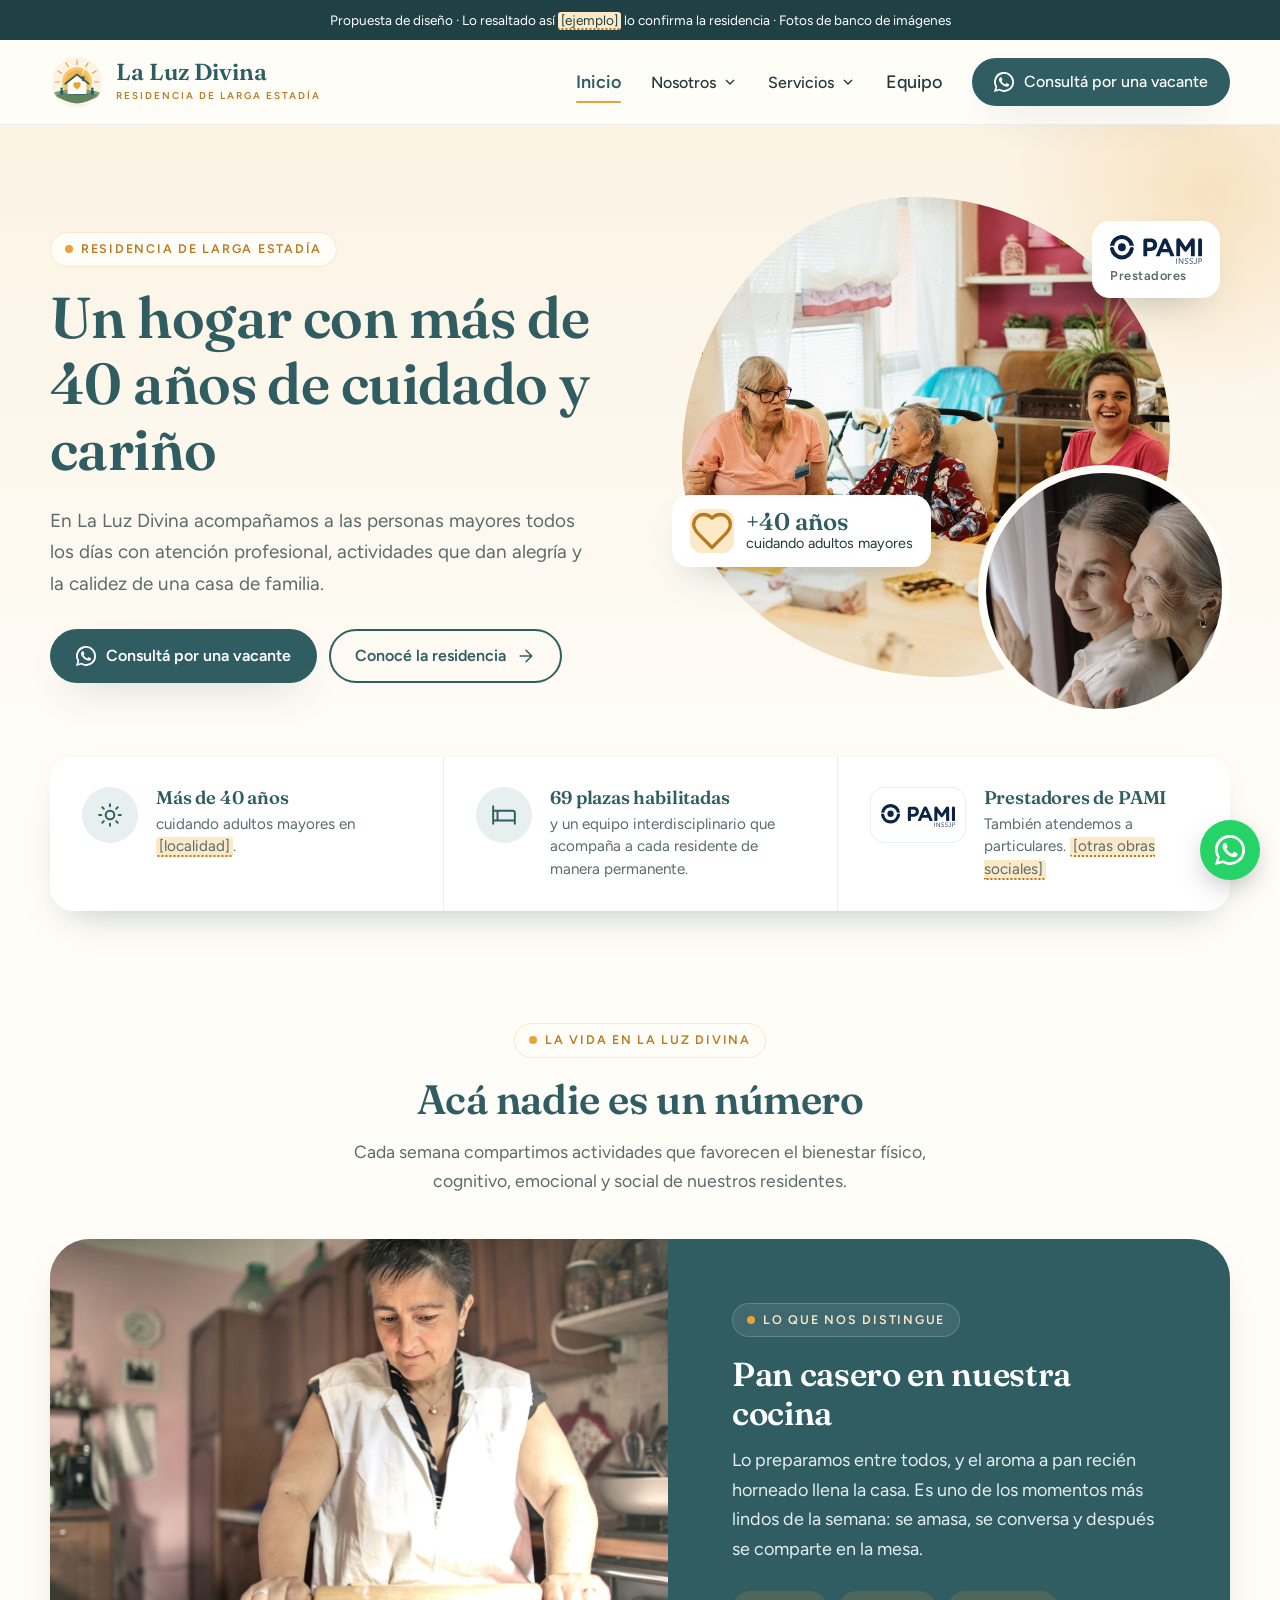
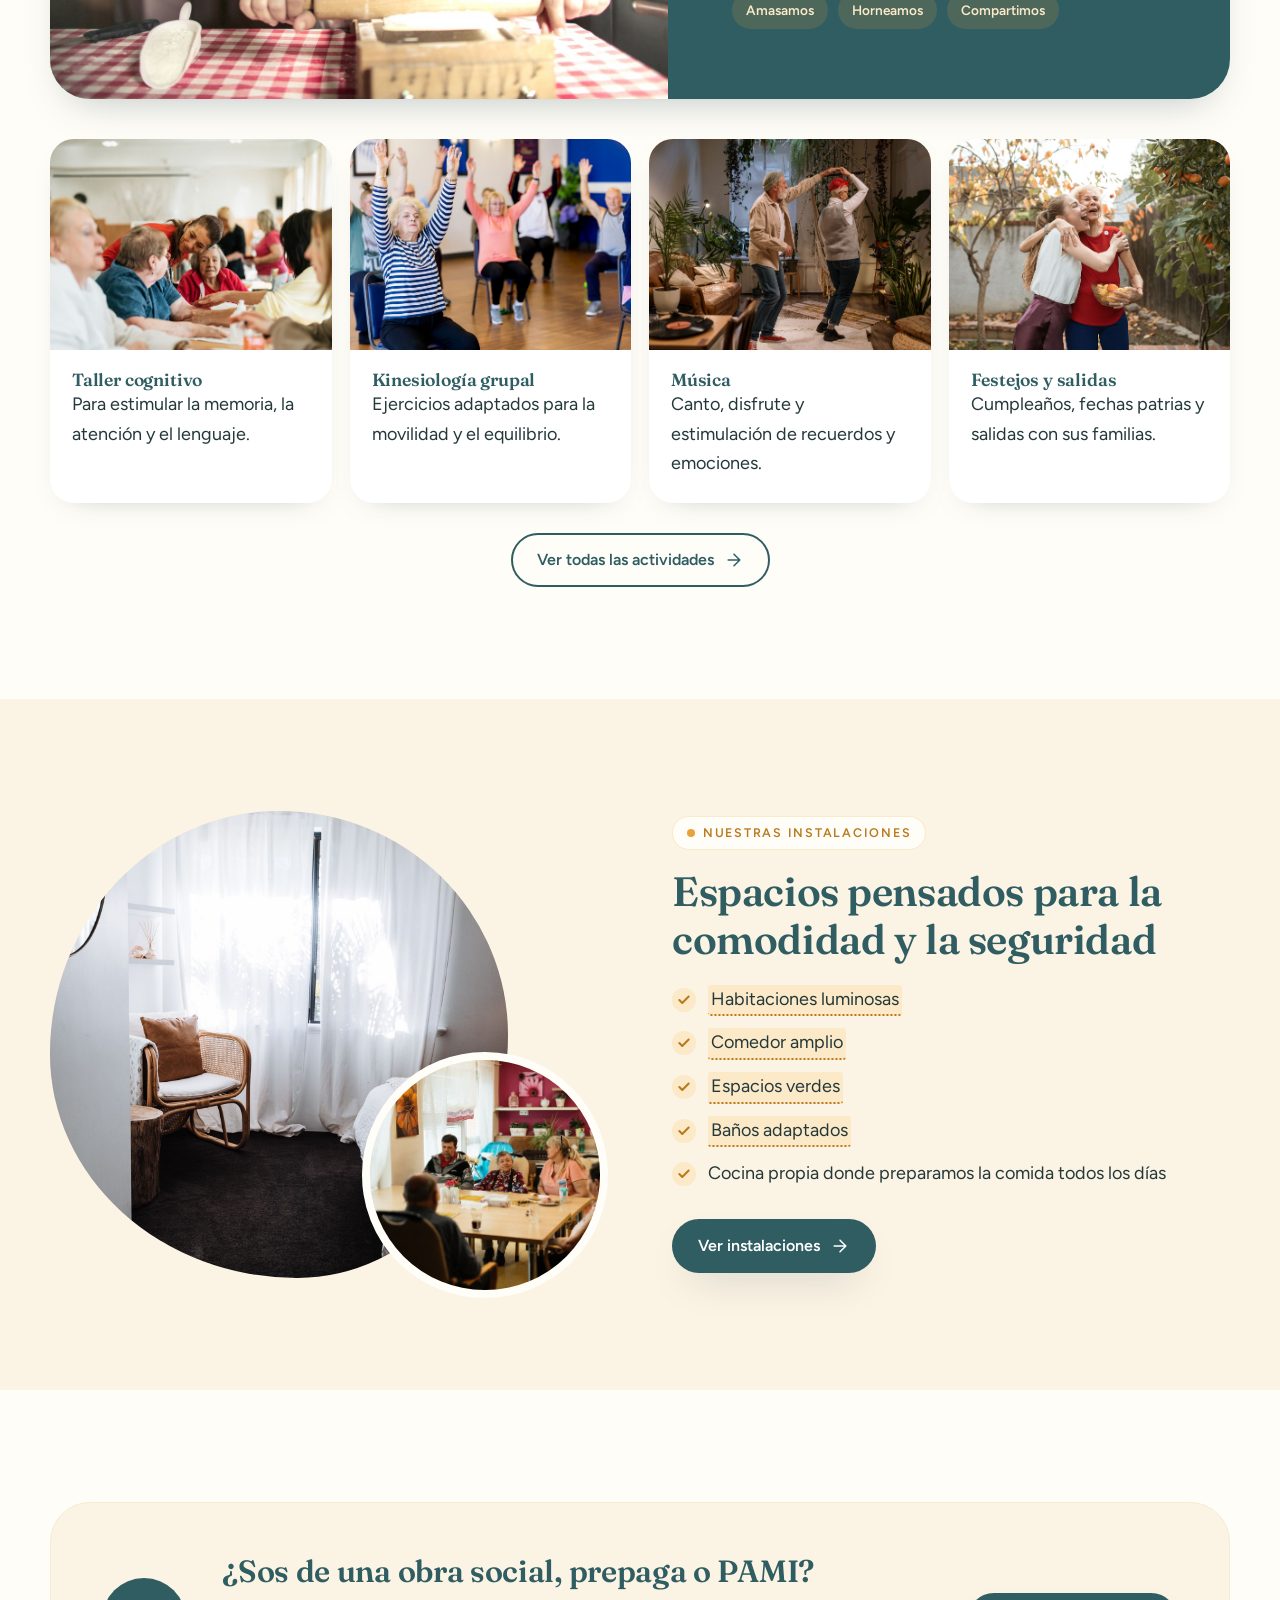
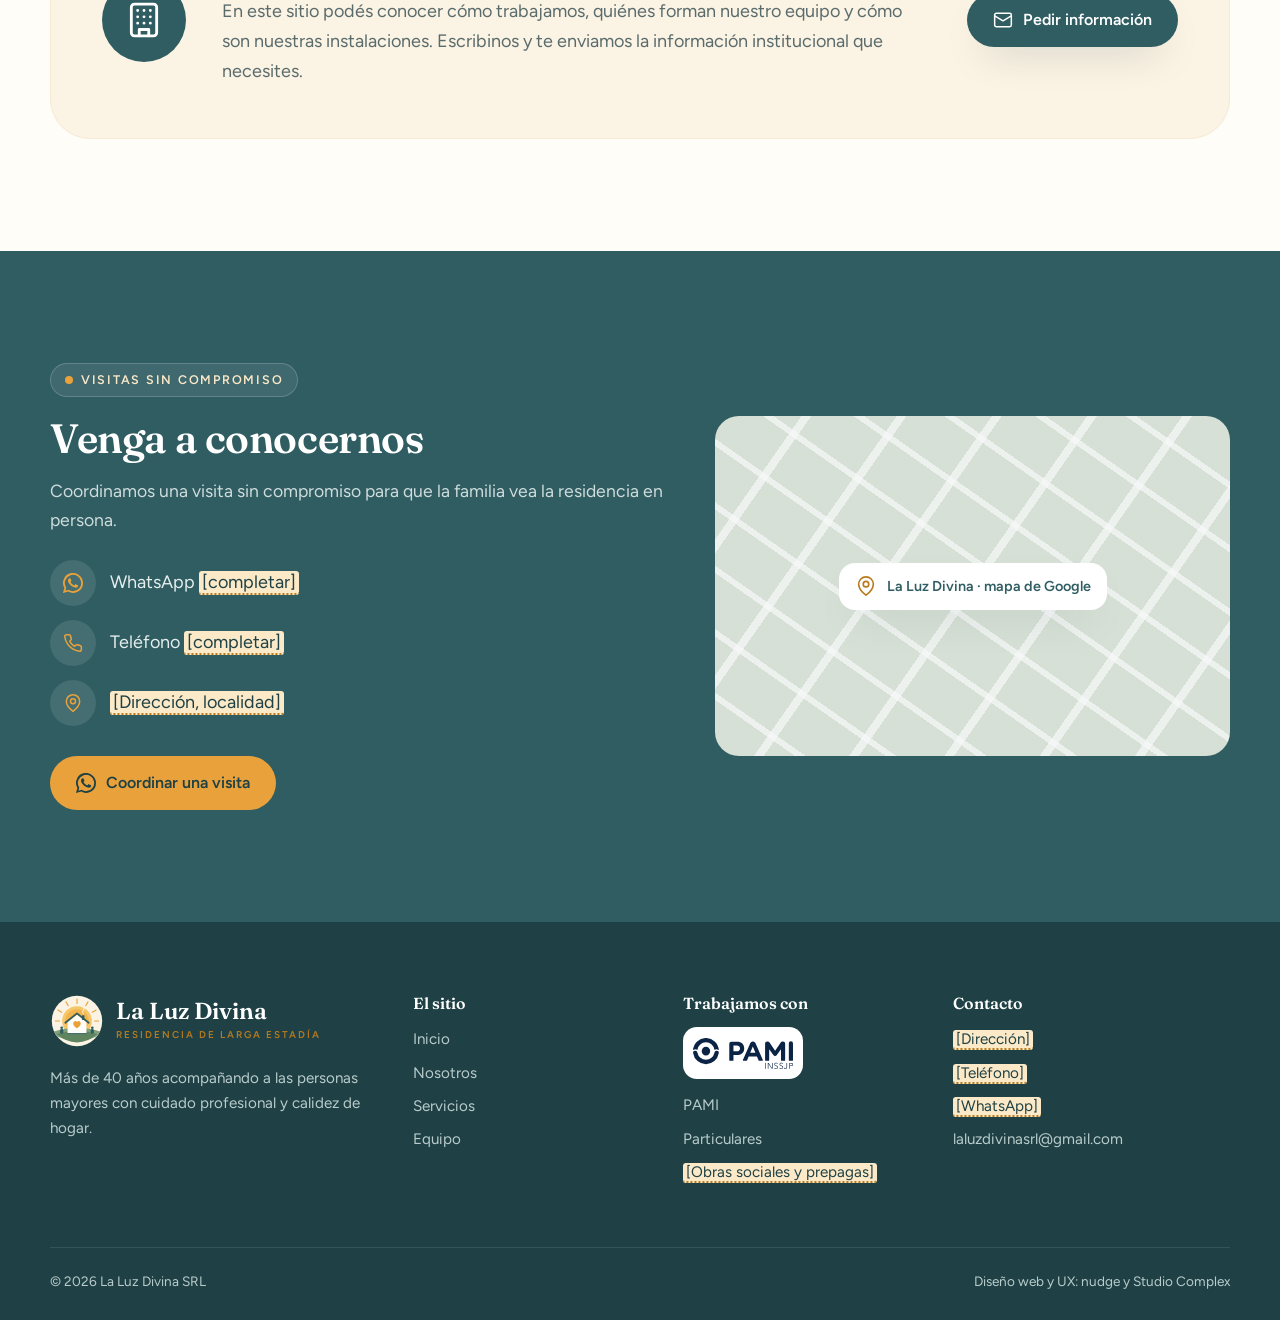
==== index.html @ 99e33777 "Actualiza la vista previa" ====
<!doctype html>
<html lang="es-AR">
<head>
<meta charset="utf-8">
<meta name="viewport" content="width=device-width, initial-scale=1">
<title>La Luz Divina | Residencia de Larga Estadía</title>
<meta name="description" content="Residencia para adultos mayores con más de 40 años de trayectoria. Atención profesional, actividades semanales y calidez de hogar. Prestadores de PAMI.">
<meta name="robots" content="noindex">
<link rel="icon" href="img/isotipo.svg" type="image/svg+xml">
<link rel="preconnect" href="https://fonts.googleapis.com">
<link rel="preconnect" href="https://fonts.gstatic.com" crossorigin>
<link href="https://fonts.googleapis.com/css2?family=Figtree:wght@400;500;600;700&family=Fraunces:opsz,wght@9..144,500;9..144,600&display=swap" rel="stylesheet">
<link rel="stylesheet" href="css/estilos.css">
</head>
<body>
<div class="aviso-propuesta">Propuesta de diseño · Lo resaltado así <mark class="dato">[ejemplo]</mark> lo confirma la residencia · Fotos de banco de imágenes</div>
<header class="encabezado">
  <div class="contenedor">
    <a class="marca" href="index.html" aria-label="La Luz Divina, inicio">
      <img src="img/isotipo.svg" alt="" width="54" height="54">
      <span><b>La Luz Divina</b><small>RESIDENCIA DE LARGA ESTADÍA</small></span>
    </a>
    <nav class="menu" aria-label="Principal"><a href="index.html" aria-current="page">Inicio</a><div class="menu-mega"><button class="mega-boton" type="button" aria-expanded="false" aria-controls="mega-nosotros">Nosotros <svg class="mega-flecha" viewBox="0 0 24 24" fill="none" stroke="currentColor" stroke-width="2" aria-hidden="true"><path d="m6 9 6 6 6-6"/></svg></button><div class="mega-panel" id="mega-nosotros"><div class="contenedor mega-grid">
      <div class="mega-col mega-col--doble"><p class="mega-titulo">La residencia</p><div class="mega-items"><a class="mega-item" href="nosotros.html#quienes"><span class="ico-circ"><svg viewBox="0 0 24 24" fill="none" stroke="currentColor" stroke-width="1.8" stroke-linecap="round" stroke-linejoin="round" aria-hidden="true"><path d="m3 10 9-7 9 7v10a2 2 0 0 1-2 2H5a2 2 0 0 1-2-2z"/><path d="M9 22V12h6v10"/></svg></span><span><b>Quiénes somos</b><small>69 plazas y un equipo interdisciplinario</small></span></a><a class="mega-item" href="nosotros.html#mision"><span class="ico-circ"><svg viewBox="0 0 24 24" fill="none" stroke="currentColor" stroke-width="1.8" stroke-linecap="round" stroke-linejoin="round" aria-hidden="true"><path d="M19 14c1.5-1.5 3-3.2 3-5.5A5.5 5.5 0 0 0 16.5 3c-1.8 0-3 .5-4.5 2-1.5-1.5-2.7-2-4.5-2A5.5 5.5 0 0 0 2 8.5c0 2.3 1.5 4 3 5.5l7 7Z"/></svg></span><span><b>Misión y objetivos</b><small>Un cuidado centrado en la persona</small></span></a><a class="mega-item" href="nosotros.html#instalaciones"><span class="ico-circ"><svg viewBox="0 0 24 24" fill="none" stroke="currentColor" stroke-width="1.8" stroke-linecap="round" stroke-linejoin="round" aria-hidden="true"><path d="M2 4v16M2 8h18a2 2 0 0 1 2 2v10M2 17h20M6 8v9"/></svg></span><span><b>Instalaciones</b><small>Habitaciones, comedor, patio y cocina</small></span></a><a class="mega-item" href="nosotros.html#familias"><span class="ico-circ"><svg viewBox="0 0 24 24" fill="none" stroke="currentColor" stroke-width="1.8" stroke-linecap="round" stroke-linejoin="round" aria-hidden="true"><path d="M16 21v-2a4 4 0 0 0-4-4H6a4 4 0 0 0-4 4v2"/><circle cx="9" cy="7" r="4"/><path d="M22 21v-2a4 4 0 0 0-3-3.87"/><path d="M16 3.13a4 4 0 0 1 0 7.75"/></svg></span><span><b>Las familias</b><small>Lo que nos cuentan quienes nos eligen</small></span></a></div></div>
      <a class="mega-destacado" href="nosotros.html#instalaciones">
        <img src="img/fotos/18459207.jpg" alt="" loading="lazy">
        <span class="mega-destacado-txt"><b>69 plazas habilitadas</b><small>Prestadores de PAMI · Enfermería las 24 horas</small></span>
      </a>
      <div class="mega-cta"><p class="mega-titulo">¿Querés conocernos?</p><p>Coordinamos una visita sin compromiso para que la familia vea la residencia en persona.</p>
        <a class="btn btn--oro" href="#whatsapp" data-consulta="visita">Coordinar una visita</a></div>
    </div></div></div><div class="menu-mega"><button class="mega-boton" type="button" aria-expanded="false" aria-controls="mega-servicios">Servicios <svg class="mega-flecha" viewBox="0 0 24 24" fill="none" stroke="currentColor" stroke-width="2" aria-hidden="true"><path d="m6 9 6 6 6-6"/></svg></button><div class="mega-panel" id="mega-servicios"><div class="contenedor mega-grid mega-grid--servicios">
      <div class="mega-col"><p class="mega-titulo">Salud</p><ul><li><a href="servicios.html#control-de-salud">Control de salud</a></li><li><a href="servicios.html#enfermeria-24-horas">Enfermería 24 horas</a></li><li><a href="servicios.html#nutricion">Nutrición</a></li><li><a href="servicios.html#kinesiologia">Kinesiología</a></li></ul></div><div class="mega-col"><p class="mega-titulo">Acompañamiento</p><ul><li><a href="servicios.html#psicologia">Psicología</a></li><li><a href="servicios.html#trabajo-social">Trabajo social</a></li><li><a href="servicios.html#terapia-ocupacional">Terapia ocupacional</a></li><li><a href="servicios.html#talleres">Talleres</a></li></ul></div><div class="mega-col"><p class="mega-titulo">Vida diaria</p><ul><li><a href="servicios.html#gastronomia">Gastronomía</a></li><li><a href="servicios.html#lavanderia">Lavandería</a></li><li><a href="servicios.html#estetica">Estética</a></li><li><a href="servicios.html#seguridad-e-higiene">Seguridad e higiene</a></li></ul></div>
      <a class="mega-destacado" href="servicios.html#actividades">
        <img src="img/fotos/3771812.jpg" alt="" loading="lazy">
        <span class="mega-destacado-txt"><b>Actividades de cada semana</b><small>Música, taller cognitivo, festejos, salidas y el pan casero</small></span>
      </a>
      <div class="mega-pie"><a href="servicios.html#ingreso">¿Cómo es el ingreso? PAMI y particulares <svg viewBox="0 0 24 24" fill="none" stroke="currentColor" stroke-width="1.8" stroke-linecap="round" stroke-linejoin="round" aria-hidden="true"><path d="M5 12h14M12 5l7 7-7 7"/></svg></a>
        <a href="#whatsapp" data-consulta="vacante">Consultá disponibilidad <svg viewBox="0 0 24 24" fill="none" stroke="currentColor" stroke-width="1.8" stroke-linecap="round" stroke-linejoin="round" aria-hidden="true"><path d="M5 12h14M12 5l7 7-7 7"/></svg></a></div>
    </div></div></div><a href="equipo.html">Equipo</a>
      <a class="btn btn--principal" href="#whatsapp"><svg viewBox="0 0 24 24" fill="currentColor" aria-hidden="true"><path d="M17.5 14.4c-.3-.1-1.8-.9-2-1-.3-.1-.5-.1-.7.1-.2.3-.8 1-.9 1.2-.2.2-.3.2-.6.1-.3-.1-1.3-.5-2.4-1.5-.9-.8-1.5-1.8-1.7-2.1-.2-.3 0-.5.1-.6l.4-.5c.2-.2.2-.3.3-.5.1-.2 0-.4 0-.5l-.9-2.2c-.2-.6-.5-.5-.7-.5h-.6c-.2 0-.5.1-.8.4-.3.3-1 1-1 2.5s1.1 2.9 1.2 3.1c.1.2 2.1 3.2 5.1 4.5.7.3 1.3.5 1.7.6.7.2 1.4.2 1.9.1.6-.1 1.8-.7 2-1.4.2-.7.2-1.3.2-1.4-.1-.1-.3-.2-.6-.3ZM12 21.8c-1.8 0-3.5-.5-5-1.4l-.4-.2-3.7 1 1-3.6-.2-.4A9.8 9.8 0 1 1 12 21.8Zm8.4-18.2A11.8 11.8 0 0 0 1.7 17.8L0 24l6.3-1.7A11.8 11.8 0 0 0 24 12c0-3.2-1.2-6.1-3.6-8.4Z"/></svg> Consultá por una vacante</a>
    </nav>
    <details class="menu-celu">
      <summary aria-label="Abrir menú"><svg viewBox="0 0 24 24" fill="none" stroke="currentColor" stroke-width="1.8" stroke-linecap="round" stroke-linejoin="round" aria-hidden="true"><path d="M4 6h16M4 12h16M4 18h16"/></svg></summary>
      <nav aria-label="Principal"><a href="index.html" aria-current="page">Inicio</a><details class="sub-celu"><summary>Nosotros <svg class="mega-flecha" viewBox="0 0 24 24" fill="none" stroke="currentColor" stroke-width="2" aria-hidden="true"><path d="m6 9 6 6 6-6"/></svg></summary><div><a href="nosotros.html">Ver todo</a><a href="nosotros.html#quienes">Quiénes somos</a><a href="nosotros.html#mision">Misión y objetivos</a><a href="nosotros.html#instalaciones">Instalaciones</a><a href="nosotros.html#familias">Las familias</a></div></details><details class="sub-celu"><summary>Servicios <svg class="mega-flecha" viewBox="0 0 24 24" fill="none" stroke="currentColor" stroke-width="2" aria-hidden="true"><path d="m6 9 6 6 6-6"/></svg></summary><div><a href="servicios.html">Ver todo</a><a href="servicios.html#control-de-salud">Control de salud</a><a href="servicios.html#enfermeria-24-horas">Enfermería 24 horas</a><a href="servicios.html#nutricion">Nutrición</a><a href="servicios.html#kinesiologia">Kinesiología</a><a href="servicios.html#psicologia">Psicología</a><a href="servicios.html#trabajo-social">Trabajo social</a><a href="servicios.html#terapia-ocupacional">Terapia ocupacional</a><a href="servicios.html#talleres">Talleres</a><a href="servicios.html#gastronomia">Gastronomía</a><a href="servicios.html#lavanderia">Lavandería</a><a href="servicios.html#estetica">Estética</a><a href="servicios.html#seguridad-e-higiene">Seguridad e higiene</a><a href="servicios.html#actividades">Actividades de cada semana</a></div></details><a href="equipo.html">Equipo</a><a class="btn btn--principal" href="#whatsapp"><svg viewBox="0 0 24 24" fill="currentColor" aria-hidden="true"><path d="M17.5 14.4c-.3-.1-1.8-.9-2-1-.3-.1-.5-.1-.7.1-.2.3-.8 1-.9 1.2-.2.2-.3.2-.6.1-.3-.1-1.3-.5-2.4-1.5-.9-.8-1.5-1.8-1.7-2.1-.2-.3 0-.5.1-.6l.4-.5c.2-.2.2-.3.3-.5.1-.2 0-.4 0-.5l-.9-2.2c-.2-.6-.5-.5-.7-.5h-.6c-.2 0-.5.1-.8.4-.3.3-1 1-1 2.5s1.1 2.9 1.2 3.1c.1.2 2.1 3.2 5.1 4.5.7.3 1.3.5 1.7.6.7.2 1.4.2 1.9.1.6-.1 1.8-.7 2-1.4.2-.7.2-1.3.2-1.4-.1-.1-.3-.2-.6-.3ZM12 21.8c-1.8 0-3.5-.5-5-1.4l-.4-.2-3.7 1 1-3.6-.2-.4A9.8 9.8 0 1 1 12 21.8Zm8.4-18.2A11.8 11.8 0 0 0 1.7 17.8L0 24l6.3-1.7A11.8 11.8 0 0 0 24 12c0-3.2-1.2-6.1-3.6-8.4Z"/></svg> Consultá por una vacante</a></nav>
    </details>
  </div>
</header>
<main>
<section class="hero">
  <div class="sol-deco"></div>
  <div class="contenedor">
    <div>
      <span class="etiqueta">Residencia de larga estadía</span>
      <h1>Un hogar con más de 40 años de cuidado y cariño</h1>
      <p class="bajada">En La Luz Divina acompañamos a las personas mayores todos los días con atención profesional, actividades que dan alegría y la calidez de una casa de familia.</p>
      <div class="botones">
        <a class="btn btn--principal" href="#whatsapp"><svg viewBox="0 0 24 24" fill="currentColor" aria-hidden="true"><path d="M17.5 14.4c-.3-.1-1.8-.9-2-1-.3-.1-.5-.1-.7.1-.2.3-.8 1-.9 1.2-.2.2-.3.2-.6.1-.3-.1-1.3-.5-2.4-1.5-.9-.8-1.5-1.8-1.7-2.1-.2-.3 0-.5.1-.6l.4-.5c.2-.2.2-.3.3-.5.1-.2 0-.4 0-.5l-.9-2.2c-.2-.6-.5-.5-.7-.5h-.6c-.2 0-.5.1-.8.4-.3.3-1 1-1 2.5s1.1 2.9 1.2 3.1c.1.2 2.1 3.2 5.1 4.5.7.3 1.3.5 1.7.6.7.2 1.4.2 1.9.1.6-.1 1.8-.7 2-1.4.2-.7.2-1.3.2-1.4-.1-.1-.3-.2-.6-.3ZM12 21.8c-1.8 0-3.5-.5-5-1.4l-.4-.2-3.7 1 1-3.6-.2-.4A9.8 9.8 0 1 1 12 21.8Zm8.4-18.2A11.8 11.8 0 0 0 1.7 17.8L0 24l6.3-1.7A11.8 11.8 0 0 0 24 12c0-3.2-1.2-6.1-3.6-8.4Z"/></svg> Consultá por una vacante</a>
        <a class="btn btn--borde" href="#instalaciones">Conocé la residencia <svg viewBox="0 0 24 24" fill="none" stroke="currentColor" stroke-width="1.8" stroke-linecap="round" stroke-linejoin="round" aria-hidden="true"><path d="M5 12h14M12 5l7 7-7 7"/></svg></a>
      </div>
    </div>
    <div class="hero-fotos">
      <figure class="foto con-img foto--principal"><img src="img/fotos/18459207.jpg" alt="Residentes compartiendo la mesa con una cuidadora" loading="lazy"></figure>
      <figure class="foto con-img foto--chica"><img src="img/fotos/6919285.jpg" alt="Dos señoras mirando por la ventana" loading="lazy"></figure>
      <div class="tarjeta-flotante tarjeta-flotante--a"><span class="ico"><svg viewBox="0 0 24 24" fill="none" stroke="currentColor" stroke-width="1.8" stroke-linecap="round" stroke-linejoin="round" aria-hidden="true"><path d="M19 14c1.5-1.5 3-3.2 3-5.5A5.5 5.5 0 0 0 16.5 3c-1.8 0-3 .5-4.5 2-1.5-1.5-2.7-2-4.5-2A5.5 5.5 0 0 0 2 8.5c0 2.3 1.5 4 3 5.5l7 7Z"/></svg></span><span><strong>+40 años</strong>cuidando adultos mayores</span></div>
      <div class="tarjeta-flotante tarjeta-flotante--b tarjeta-pami"><img class="logo-pami" src="img/pami.svg" alt="PAMI" width="92" height="28"><span>Prestadores</span></div>
    </div>
  </div>
</section>

<div class="contenedor confianza">
  <ul>
    <li><span class="ico-circ"><svg viewBox="0 0 24 24" fill="none" stroke="currentColor" stroke-width="1.8" stroke-linecap="round" stroke-linejoin="round" aria-hidden="true"><circle cx="12" cy="12" r="4"/><path d="M12 2v2M12 20v2M4.9 4.9l1.4 1.4M17.7 17.7l1.4 1.4M2 12h2M20 12h2M4.9 19.1l1.4-1.4M17.7 6.3l1.4-1.4"/></svg></span><div><h3>Más de 40 años</h3><p>cuidando adultos mayores en <mark class="dato">[localidad]</mark>.</p></div></li>
    <li><span class="ico-circ"><svg viewBox="0 0 24 24" fill="none" stroke="currentColor" stroke-width="1.8" stroke-linecap="round" stroke-linejoin="round" aria-hidden="true"><path d="M2 4v16M2 8h18a2 2 0 0 1 2 2v10M2 17h20M6 8v9"/></svg></span><div><h3>69 plazas habilitadas</h3><p>y un equipo interdisciplinario que acompaña a cada residente de manera permanente.</p></div></li>
    <li><span class="sello-pami"><img class="logo-pami" src="img/pami.svg" alt="PAMI" width="92" height="28"></span><div><h3>Prestadores de PAMI</h3><p>También atendemos a particulares. <mark class="dato">[otras obras sociales]</mark></p></div></li>
  </ul>
</div>

<section class="seccion">
  <div class="contenedor">
    <div class="centrado">
      <span class="etiqueta">La vida en La Luz Divina</span>
      <h2>Acá nadie es un número</h2>
      <p class="intro">Cada semana compartimos actividades que favorecen el bienestar físico, cognitivo, emocional y social de nuestros residentes.</p>
    </div>
    <div style="margin-top:44px" class="pan">
      <figure class="foto con-img "><img src="img/fotos/3771812.jpg" alt="Señora amasando en la cocina" loading="lazy"></figure>
      <div class="pan-texto">
        <span class="etiqueta">Lo que nos distingue</span>
        <h3>Pan casero en nuestra cocina</h3>
        <p>Lo preparamos entre todos, y el aroma a pan recién horneado llena la casa. Es uno de los momentos más lindos de la semana: se amasa, se conversa y después se comparte en la mesa.</p>
        <div class="pasos-pan"><span>Amasamos</span><span>Horneamos</span><span>Compartimos</span></div>
      </div>
    </div>
    <div class="actividades">
      <article class="actividad"><figure class="foto con-img "><img src="img/fotos/18429308.jpg" alt="Cuidadora con residentes en un taller" loading="lazy"></figure><div><h3>Taller cognitivo</h3><p>Para estimular la memoria, la atención y el lenguaje.</p></div></article>
      <article class="actividad"><figure class="foto con-img "><img src="img/fotos/11674389.jpg" alt="Gimnasia en silla" loading="lazy"></figure><div><h3>Kinesiología grupal</h3><p>Ejercicios adaptados para la movilidad y el equilibrio.</p></div></article>
      <article class="actividad"><figure class="foto con-img "><img src="img/fotos/6874657.jpg" alt="Pareja mayor bailando" loading="lazy"></figure><div><h3>Música</h3><p>Canto, disfrute y estimulación de recuerdos y emociones.</p></div></article>
      <article class="actividad"><figure class="foto con-img "><img src="img/fotos/6148955.jpg" alt="Abrazo con la familia en el jardín" loading="lazy"></figure><div><h3>Festejos y salidas</h3><p>Cumpleaños, fechas patrias y salidas con sus familias.</p></div></article>
    </div>
    <div class="botones" style="justify-content:center"><a class="btn btn--borde" href="servicios.html#actividades">Ver todas las actividades <svg viewBox="0 0 24 24" fill="none" stroke="currentColor" stroke-width="1.8" stroke-linecap="round" stroke-linejoin="round" aria-hidden="true"><path d="M5 12h14M12 5l7 7-7 7"/></svg></a></div>
  </div>
</section>

<section class="seccion seccion--crema" id="instalaciones">
  <div class="contenedor dos-col">
    <div class="par-fotos">
      <figure class="foto con-img foto-organica"><img src="img/fotos/4993092.jpg" alt="Habitación luminosa" loading="lazy"></figure>
      <figure class="foto con-img foto--mini"><img src="img/fotos/18459204.jpg" alt="Comedor con residentes" loading="lazy"></figure>
    </div>
    <div>
      <span class="etiqueta">Nuestras instalaciones</span>
      <h2>Espacios pensados para la comodidad y la seguridad</h2>
      <ul class="tildes">
        <li><mark class="dato">Habitaciones luminosas</mark></li>
        <li><mark class="dato">Comedor amplio</mark></li>
        <li><mark class="dato">Espacios verdes</mark></li>
        <li><mark class="dato">Baños adaptados</mark></li>
        <li>Cocina propia donde preparamos la comida todos los días</li>
      </ul>
      <div class="botones"><a class="btn btn--principal" href="nosotros.html">Ver instalaciones <svg viewBox="0 0 24 24" fill="none" stroke="currentColor" stroke-width="1.8" stroke-linecap="round" stroke-linejoin="round" aria-hidden="true"><path d="M5 12h14M12 5l7 7-7 7"/></svg></a></div>
    </div>
  </div>
</section>

<section class="seccion">
  <div class="contenedor">
    <div class="instituciones">
      <span class="ico-circ"><svg viewBox="0 0 24 24" fill="none" stroke="currentColor" stroke-width="1.8" stroke-linecap="round" stroke-linejoin="round" aria-hidden="true"><rect x="4" y="2" width="16" height="20" rx="2"/><path d="M9 22v-4h6v4M8 6h.01M16 6h.01M12 6h.01M12 10h.01M12 14h.01M16 10h.01M16 14h.01M8 10h.01M8 14h.01"/></svg></span>
      <div>
        <h2>¿Sos de una obra social, prepaga o PAMI?</h2>
        <p>En este sitio podés conocer cómo trabajamos, quiénes forman nuestro equipo y cómo son nuestras instalaciones. Escribinos y te enviamos la información institucional que necesites.</p>
      </div>
      <a class="btn btn--principal" href="mailto:laluzdivinasrl@gmail.com"><svg viewBox="0 0 24 24" fill="none" stroke="currentColor" stroke-width="1.8" stroke-linecap="round" stroke-linejoin="round" aria-hidden="true"><rect x="2" y="4" width="20" height="16" rx="2"/><path d="m22 7-10 6L2 7"/></svg> Pedir información</a>
    </div>
  </div>
</section>

<section class="seccion seccion--teal" id="contacto">
  <div class="contenedor cierre">
    <div>
      <span class="etiqueta">Visitas sin compromiso</span>
      <h2>Venga a conocernos</h2>
      <p class="intro" style="color:#CFDCDC">Coordinamos una visita sin compromiso para que la familia vea la residencia en persona.</p>
      <ul class="contacto-lista">
        <li><span class="ico-circ"><svg viewBox="0 0 24 24" fill="currentColor" aria-hidden="true"><path d="M17.5 14.4c-.3-.1-1.8-.9-2-1-.3-.1-.5-.1-.7.1-.2.3-.8 1-.9 1.2-.2.2-.3.2-.6.1-.3-.1-1.3-.5-2.4-1.5-.9-.8-1.5-1.8-1.7-2.1-.2-.3 0-.5.1-.6l.4-.5c.2-.2.2-.3.3-.5.1-.2 0-.4 0-.5l-.9-2.2c-.2-.6-.5-.5-.7-.5h-.6c-.2 0-.5.1-.8.4-.3.3-1 1-1 2.5s1.1 2.9 1.2 3.1c.1.2 2.1 3.2 5.1 4.5.7.3 1.3.5 1.7.6.7.2 1.4.2 1.9.1.6-.1 1.8-.7 2-1.4.2-.7.2-1.3.2-1.4-.1-.1-.3-.2-.6-.3ZM12 21.8c-1.8 0-3.5-.5-5-1.4l-.4-.2-3.7 1 1-3.6-.2-.4A9.8 9.8 0 1 1 12 21.8Zm8.4-18.2A11.8 11.8 0 0 0 1.7 17.8L0 24l6.3-1.7A11.8 11.8 0 0 0 24 12c0-3.2-1.2-6.1-3.6-8.4Z"/></svg></span><span>WhatsApp <mark class="dato">[completar]</mark></span></li>
        <li><span class="ico-circ"><svg viewBox="0 0 24 24" fill="none" stroke="currentColor" stroke-width="1.8" stroke-linecap="round" stroke-linejoin="round" aria-hidden="true"><path d="M22 16.92v3a2 2 0 0 1-2.18 2 19.8 19.8 0 0 1-8.63-3.07 19.5 19.5 0 0 1-6-6 19.8 19.8 0 0 1-3.07-8.67A2 2 0 0 1 4.11 2h3a2 2 0 0 1 2 1.72c.13.96.36 1.9.7 2.81a2 2 0 0 1-.45 2.11L8.09 9.91a16 16 0 0 0 6 6l1.27-1.27a2 2 0 0 1 2.11-.45c.91.34 1.85.57 2.81.7A2 2 0 0 1 22 16.92Z"/></svg></span><span>Teléfono <mark class="dato">[completar]</mark></span></li>
        <li><span class="ico-circ"><svg viewBox="0 0 24 24" fill="none" stroke="currentColor" stroke-width="1.8" stroke-linecap="round" stroke-linejoin="round" aria-hidden="true"><path d="M20 10c0 6-8 12-8 12s-8-6-8-12a8 8 0 0 1 16 0Z"/><circle cx="12" cy="10" r="3"/></svg></span><span><mark class="dato">[Dirección, localidad]</mark></span></li>
      </ul>
      <div class="botones"><a class="btn btn--oro" href="#whatsapp"><svg viewBox="0 0 24 24" fill="currentColor" aria-hidden="true"><path d="M17.5 14.4c-.3-.1-1.8-.9-2-1-.3-.1-.5-.1-.7.1-.2.3-.8 1-.9 1.2-.2.2-.3.2-.6.1-.3-.1-1.3-.5-2.4-1.5-.9-.8-1.5-1.8-1.7-2.1-.2-.3 0-.5.1-.6l.4-.5c.2-.2.2-.3.3-.5.1-.2 0-.4 0-.5l-.9-2.2c-.2-.6-.5-.5-.7-.5h-.6c-.2 0-.5.1-.8.4-.3.3-1 1-1 2.5s1.1 2.9 1.2 3.1c.1.2 2.1 3.2 5.1 4.5.7.3 1.3.5 1.7.6.7.2 1.4.2 1.9.1.6-.1 1.8-.7 2-1.4.2-.7.2-1.3.2-1.4-.1-.1-.3-.2-.6-.3ZM12 21.8c-1.8 0-3.5-.5-5-1.4l-.4-.2-3.7 1 1-3.6-.2-.4A9.8 9.8 0 1 1 12 21.8Zm8.4-18.2A11.8 11.8 0 0 0 1.7 17.8L0 24l6.3-1.7A11.8 11.8 0 0 0 24 12c0-3.2-1.2-6.1-3.6-8.4Z"/></svg> Coordinar una visita</a></div>
    </div>
    <div class="mapa" role="img" aria-label="Mapa con la ubicación"><span class="pin"><svg viewBox="0 0 24 24" fill="none" stroke="currentColor" stroke-width="1.8" stroke-linecap="round" stroke-linejoin="round" aria-hidden="true"><path d="M20 10c0 6-8 12-8 12s-8-6-8-12a8 8 0 0 1 16 0Z"/><circle cx="12" cy="10" r="3"/></svg> La Luz Divina · mapa de Google</span></div>
  </div>
</section>
</main>
<footer class="pie">
  <div class="contenedor">
    <div>
      <a class="marca" href="index.html"><img src="img/isotipo.svg" alt="" width="54" height="54"><span><b>La Luz Divina</b><small>RESIDENCIA DE LARGA ESTADÍA</small></span></a>
      <p style="margin-top:18px">Más de 40 años acompañando a las personas mayores con cuidado profesional y calidez de hogar.</p>
    </div>
    <div><h4>El sitio</h4><ul><li><a href="index.html">Inicio</a></li><li><a href="nosotros.html">Nosotros</a></li><li><a href="servicios.html">Servicios</a></li><li><a href="equipo.html">Equipo</a></li></ul></div>
    <div><h4>Trabajamos con</h4><span class="sello-pami sello-pami--pie"><img class="logo-pami" src="img/pami.svg" alt="PAMI" width="92" height="28"></span><ul style="margin-top:14px"><li>PAMI</li><li>Particulares</li><li><mark class="dato">[Obras sociales y prepagas]</mark></li></ul></div>
    <div><h4>Contacto</h4><ul>
      <li><mark class="dato">[Dirección]</mark></li><li><mark class="dato">[Teléfono]</mark></li><li><mark class="dato">[WhatsApp]</mark></li><li>laluzdivinasrl@gmail.com</li></ul></div>
    <div class="legal"><span>© 2026 La Luz Divina SRL</span><span>Diseño web y UX: <a href="https://nudge.com.ar" target="_blank" rel="noopener">nudge</a> y <a href="https://studiocomplex.com.ar" target="_blank" rel="noopener">Studio Complex</a></span></div>
  </div>
</footer>
<a class="wa-flotante" href="#whatsapp" aria-label="Escribinos por WhatsApp"><svg viewBox="0 0 24 24" fill="currentColor" aria-hidden="true"><path d="M17.5 14.4c-.3-.1-1.8-.9-2-1-.3-.1-.5-.1-.7.1-.2.3-.8 1-.9 1.2-.2.2-.3.2-.6.1-.3-.1-1.3-.5-2.4-1.5-.9-.8-1.5-1.8-1.7-2.1-.2-.3 0-.5.1-.6l.4-.5c.2-.2.2-.3.3-.5.1-.2 0-.4 0-.5l-.9-2.2c-.2-.6-.5-.5-.7-.5h-.6c-.2 0-.5.1-.8.4-.3.3-1 1-1 2.5s1.1 2.9 1.2 3.1c.1.2 2.1 3.2 5.1 4.5.7.3 1.3.5 1.7.6.7.2 1.4.2 1.9.1.6-.1 1.8-.7 2-1.4.2-.7.2-1.3.2-1.4-.1-.1-.3-.2-.6-.3ZM12 21.8c-1.8 0-3.5-.5-5-1.4l-.4-.2-3.7 1 1-3.6-.2-.4A9.8 9.8 0 1 1 12 21.8Zm8.4-18.2A11.8 11.8 0 0 0 1.7 17.8L0 24l6.3-1.7A11.8 11.8 0 0 0 24 12c0-3.2-1.2-6.1-3.6-8.4Z"/></svg></a>
<dialog id="consulta" class="consulta" aria-labelledby="consulta-titulo">
  <button class="consulta-cerrar" type="button" data-cerrar aria-label="Cerrar">&times;</button>
  <div class="consulta-form">
    <span class="etiqueta">La Luz Divina</span>
    <h2 id="consulta-titulo">Escribinos</h2>
    <p id="consulta-bajada" class="consulta-bajada"></p>
    <form novalidate>
      <label>Motivo
        <select name="motivo">
          <option value="vacante">Consultar por una vacante</option>
          <option value="visita">Coordinar una visita</option>
          <option value="institucional">Información institucional (PAMI, obra social, prepaga)</option>
          <option value="general">Otra consulta</option>
        </select>
      </label>
      <label>Consultás como
        <select name="quien">
          <option value="familiar">Familiar o futuro residente</option>
          <option value="institucion">PAMI, obra social o prepaga</option>
          <option value="otro">Otro</option>
        </select>
      </label>
      <label class="campo-institucion" hidden>Institución y cargo
        <input name="institucion" autocomplete="organization" placeholder="Ej.: PAMI UGL VI · Auditoría">
      </label>
      <div class="consulta-fila">
        <label>Nombre y apellido
          <input name="nombre" required autocomplete="name">
        </label>
        <label>Teléfono o WhatsApp
          <input name="telefono" type="tel" required autocomplete="tel" placeholder="11 2345-6789">
        </label>
      </div>
      <label><span>Email <small>(opcional)</small></span>
        <input name="email" type="email" autocomplete="email">
      </label>
      <label><span>Mensaje <small>(opcional)</small></span>
        <textarea name="mensaje" rows="3" placeholder="Contanos lo que necesites"></textarea>
      </label>
      <button class="btn btn--principal consulta-enviar" type="submit">Enviar consulta <svg viewBox="0 0 24 24" fill="none" stroke="currentColor" stroke-width="1.8" stroke-linecap="round" stroke-linejoin="round" aria-hidden="true"><path d="M5 12h14M12 5l7 7-7 7"/></svg></button>
      <p class="consulta-nota">Te respondemos por WhatsApp o por teléfono, en horario de atención.</p>
    </form>
  </div>
  <div class="consulta-gracias">
    <span class="ico-circ"><svg viewBox="0 0 24 24" fill="none" stroke="currentColor" stroke-width="1.8" stroke-linecap="round" stroke-linejoin="round" aria-hidden="true"><path d="M19 14c1.5-1.5 3-3.2 3-5.5A5.5 5.5 0 0 0 16.5 3c-1.8 0-3 .5-4.5 2-1.5-1.5-2.7-2-4.5-2A5.5 5.5 0 0 0 2 8.5c0 2.3 1.5 4 3 5.5l7 7Z"/></svg></span>
    <h2>¡Gracias, <span id="consulta-gracias-nombre"></span>!</h2>
    <p>Recibimos tu consulta. Te vamos a contactar a la brevedad.</p>
    <button class="btn btn--borde" type="button" data-cerrar>Volver al sitio</button>
  </div>
</dialog>
<script src="js/consulta.js" defer></script>
<script src="js/menu.js" defer></script>
</body>
</html>
---- css/estilos.css ----
/* La Luz Divina · residencia de larga estadía
   Paleta y tipografías del logo (Studio Complex, 23/11/2026) */
:root{
  --teal:#2F5D62; --teal-900:#1F4145; --teal-50:#E8EFEF;
  --oro:#E9A23B; --oro-700:#B97A1E; --oro-100:#FBE9C8;
  --crema:#FBF3E4; --crema-2:#F6EAD3; --blanco:#FFFDF8;
  --verde:#7FA07A; --verde-700:#5E8560;
  --texto:#24383A; --texto-suave:#5A6B6C;
  --radio:24px; --radio-lg:40px;
  --sombra:0 18px 40px -20px rgba(31,65,69,.35);
  --serif:"Fraunces",Georgia,serif; --sans:"Figtree",system-ui,sans-serif;
  --ancho:1180px;
}
*{box-sizing:border-box;margin:0}
html{scroll-behavior:smooth}
body{font-family:var(--sans);font-size:18px;line-height:1.65;color:var(--texto);background:var(--blanco);-webkit-font-smoothing:antialiased}
img,svg{display:block;max-width:100%}
a{color:inherit}
h1,h2,h3{font-family:var(--serif);font-weight:600;color:var(--teal);line-height:1.15;letter-spacing:-.01em}
h1{font-size:clamp(2.2rem,4.6vw,3.6rem)}
h2{font-size:clamp(1.8rem,3.2vw,2.6rem)}
h3{font-size:1.3rem}
p+p{margin-top:.9em}
.contenedor{width:min(var(--ancho),100% - 40px);margin-inline:auto}
.seccion{padding:clamp(64px,9vw,112px) 0}
.seccion--crema{background:var(--crema)}
.seccion--teal{background:var(--teal);color:#E6EEEE}
.seccion--teal h2,.seccion--teal h3{color:#fff}
.centrado{text-align:center}
.intro{max-width:640px;color:var(--texto-suave);font-size:1.1rem;margin-top:14px}
.centrado .intro{margin-inline:auto}

/* Etiqueta tipo píldora (como la referencia) */
.etiqueta{display:inline-flex;align-items:center;gap:8px;font-size:.78rem;font-weight:600;letter-spacing:.14em;text-transform:uppercase;color:var(--oro-700);background:var(--blanco);border:1px solid var(--oro-100);padding:6px 14px;border-radius:999px;margin-bottom:18px}
.etiqueta::before{content:"";width:8px;height:8px;border-radius:50%;background:var(--oro)}
.seccion--teal .etiqueta{background:rgba(255,255,255,.08);border-color:rgba(255,255,255,.18);color:var(--oro-100)}

/* Botones */
.btn{display:inline-flex;align-items:center;gap:10px;font:600 1rem/1 var(--sans);text-decoration:none;padding:15px 24px;border-radius:999px;border:2px solid transparent;transition:transform .15s,background .15s,box-shadow .15s;cursor:pointer}
.btn:hover{transform:translateY(-1px)}
.btn:focus-visible{outline:3px solid var(--oro);outline-offset:3px}
.btn--principal{background:var(--teal);color:#fff;box-shadow:var(--sombra)}
.btn--principal:hover{background:var(--teal-900)}
.btn--oro{background:var(--oro);color:var(--teal-900)}
.btn--oro:hover{background:#F0B254}
.btn--borde{border-color:var(--teal);color:var(--teal);background:transparent}
.btn--borde-claro{border-color:rgba(255,255,255,.5);color:#fff}
.btn svg{width:20px;height:20px}
.botones{display:flex;flex-wrap:wrap;gap:12px;margin-top:30px}

/* Aviso de datos a confirmar (solo en la propuesta) */
.dato{background:var(--oro-100);color:inherit;border-bottom:2px dotted var(--oro-700);padding:0 3px;border-radius:3px}
.aviso-propuesta{background:var(--teal-900);color:#fff;font-size:.85rem;text-align:center;padding:9px 16px}
.aviso-propuesta .dato{color:var(--teal-900)}

/* Encabezado */
.encabezado{position:sticky;top:0;z-index:20;background:rgba(255,253,248,.92);backdrop-filter:blur(10px);border-bottom:1px solid rgba(47,93,98,.08)}
.encabezado .contenedor{display:flex;align-items:center;justify-content:space-between;gap:20px;height:84px}
.marca{display:flex;align-items:center;gap:12px;text-decoration:none}
.marca img{width:54px;height:54px}
.marca b{display:block;font:600 1.45rem/1 var(--serif);color:var(--teal)}
.marca small{display:block;font-size:.62rem;font-weight:600;letter-spacing:.2em;color:var(--oro-700);margin-top:5px}
.menu{display:flex;align-items:center;gap:30px}
.menu a{text-decoration:none;font-weight:500;color:var(--texto);position:relative}
.menu a[aria-current]{color:var(--teal);font-weight:600}
.menu a[aria-current]::after{content:"";position:absolute;left:0;right:0;bottom:-6px;height:2px;background:var(--oro);border-radius:2px}
.menu .btn{padding:12px 20px;color:#fff}
.menu-celu{display:none}

/* Hero */
.hero{background:linear-gradient(180deg,var(--crema) 0%,var(--blanco) 100%);overflow:hidden;position:relative}
.hero .contenedor{display:grid;grid-template-columns:1.05fr 1fr;gap:56px;align-items:center;padding:72px 0 96px}
.hero p.bajada{font-size:1.18rem;color:var(--texto-suave);max-width:540px;margin-top:22px}
.hero-fotos{position:relative;min-height:520px}
.hero-fotos .foto--principal{position:absolute;inset:0 60px 40px 0;border-radius:48% 52% 46% 54% / 55% 50% 50% 45%}
.hero-fotos .foto--chica{position:absolute;right:0;bottom:0;width:46%;aspect-ratio:1;border-radius:50%;border:8px solid var(--blanco)}
.tarjeta-flotante{position:absolute;background:#fff;border-radius:18px;box-shadow:var(--sombra);padding:14px 18px;display:flex;align-items:center;gap:12px;font-size:.9rem;line-height:1.3}
.tarjeta-flotante strong{display:block;font:600 1.5rem/1 var(--serif);color:var(--teal)}
.tarjeta-flotante .ico{width:44px;height:44px;border-radius:12px;background:var(--oro-100);display:grid;place-items:center;color:var(--oro-700);flex:none}
.tarjeta-flotante--a{left:-10px;bottom:70px}
.tarjeta-flotante--b{right:10px;top:24px}
.sol-deco{position:absolute;right:-140px;top:-140px;width:420px;height:420px;border-radius:50%;background:radial-gradient(circle,rgba(233,162,59,.22),rgba(233,162,59,0) 70%);pointer-events:none}

/* Fotos: huecos para las fotos reales de la residencia */
.foto{position:relative;overflow:hidden;background:
  radial-gradient(120% 90% at 20% 10%,rgba(233,162,59,.28),transparent 55%),
  radial-gradient(90% 80% at 90% 100%,rgba(127,160,122,.45),transparent 60%),
  linear-gradient(160deg,#EFE2C6,#DCCFAF);display:flex;align-items:flex-end;justify-content:flex-start}
.foto::before{content:"";position:absolute;inset:0;margin:auto;width:56px;height:56px;opacity:.45;background:no-repeat center/contain url("data:image/svg+xml,%3Csvg xmlns='http://www.w3.org/2000/svg' viewBox='0 0 24 24' fill='none' stroke='%232F5D62' stroke-width='1.5' stroke-linecap='round' stroke-linejoin='round'%3E%3Cpath d='M14.5 4h-5L7 7H4a2 2 0 0 0-2 2v9a2 2 0 0 0 2 2h16a2 2 0 0 0 2-2V9a2 2 0 0 0-2-2h-3l-2.5-3z'/%3E%3Ccircle cx='12' cy='13' r='3.5'/%3E%3C/svg%3E")}
.foto span{position:relative;margin:16px;font-size:.78rem;font-weight:600;color:var(--teal-900);background:rgba(255,253,248,.85);padding:6px 12px;border-radius:999px}

/* Franja de confianza */
.confianza{margin-top:-56px;position:relative;z-index:2}
.confianza ul{list-style:none;padding:0;display:grid;grid-template-columns:repeat(3,1fr);background:#fff;border-radius:var(--radio);box-shadow:var(--sombra)}
.confianza li{display:flex;gap:18px;padding:30px 32px;align-items:flex-start}
.confianza li+li{border-left:1px solid var(--teal-50)}
.confianza h3{font-size:1.15rem;margin-bottom:4px}
.confianza p{font-size:.95rem;color:var(--texto-suave);line-height:1.5}
.ico-circ{width:56px;height:56px;border-radius:50%;background:var(--teal-50);color:var(--teal);display:grid;place-items:center;flex:none}
.ico-circ svg{width:26px;height:26px}

/* Dos columnas */
.dos-col{display:grid;grid-template-columns:1fr 1fr;gap:64px;align-items:center}
.dos-col--invertida > :first-child{order:2}
.foto-organica{aspect-ratio:1/1.02;border-radius:50% 50% 46% 54% / 52% 48% 52% 48%}
.par-fotos{position:relative}
.par-fotos .foto-organica{width:82%}
.par-fotos .foto--mini{position:absolute;right:0;bottom:-20px;width:44%;aspect-ratio:1;border-radius:50%;border:8px solid var(--blanco)}

/* Pan casero destacado */
.pan{display:grid;grid-template-columns:1.1fr 1fr;gap:0;border-radius:var(--radio-lg);overflow:hidden;background:var(--teal);color:#E6EEEE;box-shadow:var(--sombra)}
.pan .foto{min-height:460px}
.pan-texto{padding:clamp(32px,5vw,64px)}
.pan-texto h3{color:#fff;font-size:clamp(1.6rem,2.6vw,2.2rem);margin-bottom:14px}
.pan-texto .etiqueta{background:rgba(255,255,255,.08);border-color:rgba(255,255,255,.18);color:var(--oro-100)}
.pasos-pan{display:flex;gap:10px;margin-top:26px;flex-wrap:wrap}
.pasos-pan span{font-size:.85rem;font-weight:600;padding:8px 14px;border-radius:999px;background:rgba(233,162,59,.16);color:var(--oro-100)}

/* Actividades (tarjetas como la fila oscura de la referencia) */
.actividades{display:grid;grid-template-columns:repeat(4,1fr);gap:18px;margin-top:40px}
.actividad{background:#fff;border-radius:var(--radio);overflow:hidden;box-shadow:0 10px 30px -22px rgba(31,65,69,.5);display:flex;flex-direction:column}
.actividad .foto{aspect-ratio:4/3}
.actividad div{padding:20px 22px 24px}
.actividad h3{font-size:1.1rem}

/* Lista con tilde */
.tildes{list-style:none;padding:0;margin-top:22px;display:grid;gap:12px}
.tildes li{display:flex;gap:12px;align-items:flex-start}
.tildes li::before{content:"";flex:none;width:24px;height:24px;margin-top:3px;border-radius:50%;background:var(--oro-100) no-repeat center/14px url("data:image/svg+xml,%3Csvg xmlns='http://www.w3.org/2000/svg' viewBox='0 0 24 24' fill='none' stroke='%23B97A1E' stroke-width='3.5' stroke-linecap='round' stroke-linejoin='round'%3E%3Cpath d='M20 6 9 17l-5-5'/%3E%3C/svg%3E")}

/* Bloque obras sociales */
.instituciones{display:grid;grid-template-columns:auto 1fr auto;gap:36px;align-items:center;background:var(--crema);border:1px solid var(--crema-2);border-radius:var(--radio-lg);padding:clamp(28px,4vw,52px)}
.instituciones .ico-circ{width:84px;height:84px;background:var(--teal);color:#fff}
.instituciones .ico-circ svg{width:38px;height:38px}
.instituciones h2{font-size:clamp(1.5rem,2.4vw,2rem)}
.instituciones p{color:var(--texto-suave);margin-top:8px}

/* Cierre / visita */
.cierre{display:grid;grid-template-columns:1.2fr 1fr;gap:48px;align-items:center}
.contacto-lista{list-style:none;padding:0;display:grid;gap:14px;margin-top:26px}
.contacto-lista li{display:flex;gap:14px;align-items:center}
.contacto-lista .ico-circ{width:46px;height:46px;background:rgba(255,255,255,.1);color:var(--oro)}
.contacto-lista .ico-circ svg{width:20px;height:20px}
.mapa{border-radius:var(--radio);min-height:340px;background:
  linear-gradient(0deg,rgba(47,93,98,.04),rgba(47,93,98,.04)),
  repeating-linear-gradient(35deg,transparent 0 46px,rgba(255,255,255,.7) 46px 52px),
  repeating-linear-gradient(-55deg,transparent 0 70px,rgba(255,255,255,.7) 70px 78px),#DDE5DA;position:relative;display:grid;place-items:center}
.mapa .pin{background:#fff;border-radius:16px;padding:12px 16px;box-shadow:var(--sombra);font-size:.9rem;color:var(--teal);font-weight:600;display:flex;gap:10px;align-items:center}
.mapa .pin svg{width:22px;color:var(--oro-700)}

/* Encabezado de página interna */
.cabecera{background:var(--crema);padding:72px 0 80px;position:relative;overflow:hidden}
.cabecera .contenedor{display:grid;grid-template-columns:1.3fr 1fr;gap:48px;align-items:center}
.cabecera .foto{aspect-ratio:4/3;border-radius:var(--radio-lg) var(--radio-lg) var(--radio-lg) 120px}
.migas{font-size:.9rem;color:var(--texto-suave);margin-bottom:12px}
.migas a{color:var(--teal);text-decoration:none}

/* Valores */
.valores{display:grid;grid-template-columns:repeat(4,1fr);gap:20px;margin-top:44px}
.valor{background:#fff;border-radius:var(--radio);padding:30px 26px;border:1px solid var(--teal-50)}
.valor .ico-circ{margin-bottom:18px}
.valor p{font-size:.97rem;color:var(--texto-suave);margin-top:8px}

/* Testimonios */
.testimonios{display:grid;grid-template-columns:repeat(3,1fr);gap:20px;margin-top:44px}
.testimonio{background:#fff;border-radius:var(--radio);padding:30px;position:relative}
.testimonio::before{content:"“";font:600 4rem/1 var(--serif);color:var(--oro);position:absolute;top:14px;right:24px;opacity:.5}
.testimonio p{font-style:italic;color:var(--texto)}
.testimonio footer{margin-top:18px;font-weight:600;color:var(--teal);font-size:.95rem}
.testimonio footer small{display:block;font-weight:400;color:var(--texto-suave)}

/* Servicios */
.servicios{display:grid;grid-template-columns:repeat(4,1fr);gap:18px;margin-top:44px}
.servicio{background:var(--teal);color:#DCE7E7;border-radius:var(--radio);padding:30px 26px 28px;display:flex;flex-direction:column;gap:12px;transition:background .2s,transform .2s}
.servicio:nth-child(4n+2){background:var(--teal-900)}
.servicio:hover{transform:translateY(-3px)}
.servicio .ico-circ{background:rgba(255,255,255,.1);color:var(--oro)}
.servicio h3{color:#fff;font-size:1.15rem}
.servicio p{font-size:.95rem;line-height:1.55}
.servicio--destacado{background:var(--oro)!important;color:var(--teal-900)}
.servicio--destacado h3{color:var(--teal-900)}
.servicio--destacado .ico-circ{background:rgba(255,255,255,.4);color:var(--teal-900)}
.modalidades{display:grid;grid-template-columns:1fr 1fr;gap:20px;margin-top:40px}
.modalidad{border-radius:var(--radio);padding:34px;background:#fff;border:1px solid var(--crema-2)}
.modalidad .etiqueta{margin-bottom:12px}

/* Equipo */
.equipo{display:grid;grid-template-columns:repeat(3,1fr);gap:24px;margin-top:44px}
.persona{text-align:center}
.persona .foto{aspect-ratio:1;border-radius:50% 50% var(--radio) var(--radio);margin-bottom:18px}
.persona h3{font-size:1.2rem}
.persona .rol{color:var(--oro-700);font-weight:600;font-size:.9rem;letter-spacing:.04em}
.persona p{color:var(--texto-suave);font-size:.95rem;margin-top:8px}
.foto-grupal{aspect-ratio:21/8;border-radius:var(--radio-lg);margin-top:16px}

/* Pie */
.pie{background:var(--teal-900);color:#B9CBCB;padding:72px 0 28px;font-size:.95rem}
.pie .contenedor{display:grid;grid-template-columns:1.4fr 1fr 1fr 1.2fr;gap:40px}
.pie h4{font:600 1rem/1.2 var(--serif);color:#fff;margin-bottom:14px}
.pie ul{list-style:none;padding:0;display:grid;gap:8px}
.pie a{text-decoration:none}
.pie a:hover{color:#fff}
.pie .marca b{color:#fff}
.pie .legal{grid-column:1/-1;border-top:1px solid rgba(255,255,255,.1);padding-top:22px;margin-top:22px;display:flex;justify-content:space-between;flex-wrap:wrap;gap:10px;font-size:.85rem}

/* WhatsApp flotante */
.wa-flotante{position:fixed;right:20px;bottom:20px;z-index:30;width:60px;height:60px;border-radius:50%;background:#25D366;color:#fff;display:grid;place-items:center;box-shadow:0 10px 30px -8px rgba(0,0,0,.35)}
.wa-flotante svg{width:30px;height:30px}

/* Responsive */
@media (max-width:1000px){
  .actividades,.servicios,.valores{grid-template-columns:repeat(2,1fr)}
  .pie .contenedor{grid-template-columns:1fr 1fr}
}
@media (max-width:860px){
  body{font-size:17px}
  .menu{display:none}
  .menu-celu{display:block;position:relative}
  .menu-celu summary{list-style:none;cursor:pointer;width:48px;height:48px;border-radius:14px;background:var(--teal-50);display:grid;place-items:center;color:var(--teal)}
  .menu-celu summary::-webkit-details-marker{display:none}
  .menu-celu nav{position:absolute;right:0;top:58px;background:#fff;border-radius:18px;box-shadow:var(--sombra);padding:12px;display:grid;min-width:230px}
  .menu-celu nav a{padding:12px 14px;text-decoration:none;border-radius:10px;font-weight:500}
  .menu-celu nav a[aria-current]{background:var(--crema);color:var(--teal);font-weight:600}
  .menu-celu nav .btn{margin-top:8px;justify-content:center;color:#fff}
  .encabezado .contenedor{height:72px}
  .marca img{width:44px;height:44px}
  .marca b{font-size:1.2rem}
  .hero .contenedor,.dos-col,.cierre,.cabecera .contenedor,.pan,.modalidades{grid-template-columns:1fr}
  .hero .contenedor{padding:40px 0 90px;gap:36px}
  .hero-fotos{min-height:360px}
  .dos-col--invertida > :first-child{order:0}
  .confianza ul{grid-template-columns:1fr}
  .confianza li+li{border-left:0;border-top:1px solid var(--teal-50)}
  .instituciones{grid-template-columns:1fr;text-align:left}
  .pan .foto{min-height:280px}
  .testimonios,.equipo{grid-template-columns:1fr 1fr}
  .cabecera{padding:44px 0 56px}
}
@media (max-width:560px){
  .actividades,.servicios,.valores,.testimonios,.equipo,.pie .contenedor{grid-template-columns:1fr}
  .tarjeta-flotante--b{display:none}
  .botones .btn{width:100%;justify-content:center}
  .foto-grupal{aspect-ratio:4/3}
}

/* Ajustes: etiquetas centradas en las fotos redondeadas y datos legibles sobre fondo oscuro */
.foto{justify-content:center}
.foto-organica span,.foto--principal span,.foto--chica span,.foto--mini span,.persona .foto span{margin-bottom:16%;text-align:center;max-width:80%}
.foto--chica span,.foto--mini span{font-size:.7rem}
.seccion--teal .dato,.pie .dato,.pan .dato{color:var(--teal-900)}
.tarjeta-flotante--a{bottom:150px}
@media (max-width:860px){
  .hero-fotos .foto--principal{inset:0 40px 30px 0}
  .hero-fotos .foto--chica{width:38%}
  .hero-fotos .foto--principal span{margin-bottom:24%}
  .tarjeta-flotante--a{bottom:auto;top:24px;left:0}
}
/* Fotos reales cargadas */
.foto.con-img{background:var(--crema-2)}
.foto.con-img::before{display:none}
.foto.con-img img{position:absolute;inset:0;width:100%;height:100%;object-fit:cover}
.persona .foto.con-img img{object-position:center 25%}
/* Sello de PAMI (logo oficial, uso como prestador) */
.logo-pami{height:auto;display:block}
.sello-pami{flex:none;width:96px;height:56px;border-radius:14px;background:#fff;border:1px solid var(--teal-50);display:grid;place-items:center;padding:0 10px}
.sello-pami .logo-pami{width:100%}
.sello-pami--pie{width:120px;height:52px;border:0}
.tarjeta-pami{flex-direction:column;align-items:flex-start;gap:4px;padding:14px 18px}
.tarjeta-pami .logo-pami{width:92px}
.tarjeta-pami span{font-size:.8rem;font-weight:600;color:var(--texto-suave);letter-spacing:.04em}

/* Popup de consulta */
.consulta{border:0;padding:0;border-radius:28px;width:min(560px,calc(100% - 24px));max-height:calc(100dvh - 24px);background:var(--blanco);color:var(--texto);box-shadow:0 30px 80px -20px rgba(31,65,69,.55);overflow:auto}
.consulta::backdrop{background:rgba(31,65,69,.55);backdrop-filter:blur(3px)}
.consulta[open]{animation:consulta-in .22s ease-out}
@keyframes consulta-in{from{opacity:0;transform:translateY(14px) scale(.98)}to{opacity:1;transform:none}}
.consulta-form,.consulta-gracias{padding:clamp(26px,5vw,40px)}
.consulta h2{font-size:clamp(1.5rem,3vw,1.9rem);padding-right:40px}
.consulta .etiqueta{margin-bottom:12px}
.consulta-bajada{color:var(--texto-suave);margin:8px 0 22px;font-size:1rem;line-height:1.5}
.consulta-cerrar{position:absolute;top:14px;right:14px;width:42px;height:42px;border-radius:50%;border:0;background:var(--crema);color:var(--teal);font-size:1.6rem;line-height:1;cursor:pointer}
.consulta-cerrar:hover{background:var(--crema-2)}
.consulta form{display:grid;gap:14px}
.consulta label{display:grid;gap:6px;font-size:.9rem;font-weight:600;color:var(--teal-900)}
.consulta label small{font-weight:400;color:var(--texto-suave)}
.consulta input,.consulta select,.consulta textarea{font:500 1rem var(--sans);color:var(--texto);background:#fff;border:1.5px solid #DCE5E5;border-radius:14px;padding:13px 14px;width:100%}
.consulta input:focus,.consulta select:focus,.consulta textarea:focus{outline:none;border-color:var(--teal);box-shadow:0 0 0 4px rgba(47,93,98,.12)}
.consulta input:user-invalid{border-color:#C0563B}
.consulta-fila{display:grid;grid-template-columns:1fr 1fr;gap:14px}
.consulta-enviar{justify-content:center;margin-top:6px;width:100%}
.consulta-nota{font-size:.82rem;color:var(--texto-suave);text-align:center}
.consulta-gracias{display:none;text-align:center;justify-items:center;gap:12px}
.consulta-gracias .ico-circ{width:72px;height:72px;background:var(--oro-100);color:var(--oro-700);margin-bottom:6px}
.consulta-gracias .ico-circ svg{width:32px;height:32px}
.consulta-gracias p{color:var(--texto-suave)}
.consulta-gracias .btn{margin-top:10px}
.consulta.enviado .consulta-form{display:none}
.consulta.enviado .consulta-gracias{display:grid}
@media (max-width:560px){.consulta-fila{grid-template-columns:1fr}.consulta{border-radius:22px}}
.consulta [hidden]{display:none!important}
.consulta{margin:auto}

/* Misión, compromiso y objetivos (Nosotros) */
.mision{display:grid;grid-template-columns:1.1fr 1fr;gap:48px;align-items:start}
.mision-texto p{margin-top:16px;font-size:1.08rem}
.compromiso{margin-top:28px;background:#fff;border-left:4px solid var(--oro);border-radius:0 var(--radio) var(--radio) 0;padding:22px 26px;color:var(--texto);font-size:1rem;line-height:1.6}
.compromiso strong{color:var(--teal);font-family:var(--serif);font-weight:600}
.objetivos{background:#fff;border-radius:var(--radio-lg);padding:clamp(26px,4vw,40px);box-shadow:0 10px 30px -22px rgba(31,65,69,.5)}
.objetivos h3{font-size:1.4rem}
/* Lista de actividades con detalle (Servicios) */
.tildes--detalle li{font-size:.98rem;line-height:1.5}
.tildes--detalle strong{color:var(--teal)}
@media (max-width:860px){.mision{grid-template-columns:1fr}}

/* ---------- Mega menú ---------- */
.encabezado{z-index:40}
.menu-mega{position:static}
.mega-boton{display:inline-flex;align-items:center;gap:6px;background:none;border:0;padding:8px 0;font:500 1rem var(--sans);color:var(--texto);cursor:pointer;position:relative}
.mega-boton[data-actual]{color:var(--teal);font-weight:600}
.mega-boton[data-actual]::after{content:"";position:absolute;left:0;right:0;bottom:-6px;height:2px;background:var(--oro);border-radius:2px}
.mega-flecha{width:16px;height:16px;transition:transform .2s}
.menu-mega.abierto .mega-boton{color:var(--teal)}
.menu-mega.abierto .mega-flecha{transform:rotate(180deg)}
.mega-boton:focus-visible{outline:3px solid var(--oro);outline-offset:4px;border-radius:6px}
.mega-panel{position:absolute;left:0;right:0;top:100%;background:var(--blanco);border-top:1px solid rgba(47,93,98,.08);box-shadow:0 30px 50px -30px rgba(31,65,69,.45);opacity:0;visibility:hidden;transform:translateY(-8px);transition:opacity .18s,transform .18s,visibility .18s}
.menu-mega.abierto .mega-panel{opacity:1;visibility:visible;transform:none}
.mega-grid{display:grid;grid-template-columns:1.5fr 1fr 1fr;gap:28px;padding:30px 0 34px}
.mega-grid--servicios{grid-template-columns:repeat(3,1fr) 1.25fr}
.mega-titulo{font-size:.75rem;font-weight:700;letter-spacing:.14em;text-transform:uppercase;color:var(--oro-700);margin-bottom:14px}
.mega-items{display:grid;grid-template-columns:1fr 1fr;gap:6px}
.mega-item{display:flex;gap:14px;align-items:flex-start;padding:12px;border-radius:16px;text-decoration:none;transition:background .15s}
.mega-item:hover,.mega-item:focus-visible{background:var(--crema)}
.mega-item .ico-circ{width:44px;height:44px}
.mega-item .ico-circ svg{width:20px;height:20px}
.mega-item b{display:block;font:600 1.02rem/1.25 var(--serif);color:var(--teal)}
.mega-item small{display:block;font-size:.85rem;color:var(--texto-suave);line-height:1.4;margin-top:3px}
.mega-col ul{list-style:none;padding:0;display:grid;gap:2px}
.mega-col li a{display:block;padding:8px 12px;margin-left:-12px;border-radius:10px;text-decoration:none;color:var(--texto);font-weight:500}
.mega-col li a:hover,.mega-col li a:focus-visible{background:var(--crema);color:var(--teal)}
.mega-destacado{position:relative;display:block;border-radius:22px;overflow:hidden;min-height:200px;text-decoration:none;grid-row:span 2}
.mega-destacado img{position:absolute;inset:0;width:100%;height:100%;object-fit:cover;transition:transform .4s}
.mega-destacado:hover img{transform:scale(1.04)}
.mega-destacado::after{content:"";position:absolute;inset:0;background:linear-gradient(180deg,transparent 35%,rgba(31,65,69,.88))}
.mega-destacado-txt{position:absolute;left:18px;right:18px;bottom:16px;z-index:1;color:#fff}
.mega-destacado-txt b{display:block;font:600 1.15rem/1.2 var(--serif)}
.mega-destacado-txt small{display:block;font-size:.85rem;opacity:.9;margin-top:4px}
.mega-cta{background:var(--crema);border-radius:22px;padding:22px}
.mega-cta p{font-size:.95rem;color:var(--texto-suave);line-height:1.5}
.mega-cta .btn{margin-top:16px;padding:12px 18px;font-size:.95rem}
.mega-pie{grid-column:1/4;display:flex;gap:28px;flex-wrap:wrap;border-top:1px solid var(--teal-50);padding-top:16px}
.mega-pie a{display:inline-flex;align-items:center;gap:8px;text-decoration:none;font-weight:600;color:var(--teal)}
.mega-pie a svg{width:18px;height:18px}
.mega-pie a:hover{color:var(--oro-700)}
@media (max-width:1100px){.mega-grid{grid-template-columns:1.4fr 1fr}.mega-cta{display:none}.mega-grid--servicios{grid-template-columns:repeat(3,1fr)}.mega-grid--servicios .mega-destacado{display:none}}
/* Submenús en el menú del celular */
.sub-celu summary{list-style:none;cursor:pointer;display:flex;justify-content:space-between;align-items:center;padding:12px 14px;border-radius:10px;font-weight:500}
.sub-celu summary::-webkit-details-marker{display:none}
.sub-celu[open] summary{color:var(--teal);font-weight:600}
.sub-celu[open] .mega-flecha{transform:rotate(180deg)}
.sub-celu div{display:grid;padding:0 0 6px 12px;border-left:2px solid var(--oro-100);margin-left:14px}
.menu-celu nav .sub-celu div a{padding:9px 12px;font-size:.95rem;color:var(--texto-suave)}
.menu-celu nav{max-height:calc(100dvh - 110px);overflow:auto}
section[id],article[id]{scroll-margin-top:110px}
/* Correcciones del mega menú */
.encabezado .mega-panel .contenedor.mega-grid{display:grid;height:auto;align-items:start;justify-content:stretch}
.menu-celu .sub-celu summary{width:auto;height:auto;background:none;display:flex;justify-content:space-between;color:var(--texto)}
.menu-celu .sub-celu[open] summary{color:var(--teal)}

/* Tarjetas de servicio clickeables + popup */
.servicio{position:relative;cursor:pointer}
.servicio-mas{margin-top:auto;align-self:flex-start;background:rgba(255,255,255,.1);border:0;border-radius:999px;padding:8px 14px;font:600 .85rem var(--sans);color:var(--oro);cursor:pointer;transition:background .15s}
.servicio-mas::after{content:"";position:absolute;inset:0;border-radius:var(--radio)}
.servicio:hover .servicio-mas{background:rgba(255,255,255,.18)}
.servicio-mas:focus-visible{outline:3px solid var(--oro);outline-offset:3px}
.servicio--destacado .servicio-mas{background:rgba(255,255,255,.4);color:var(--teal-900)}
.servicio-modal{border:0;padding:0;margin:auto;border-radius:28px;width:min(860px,calc(100% - 24px));max-height:calc(100dvh - 24px);background:var(--blanco);color:var(--texto);box-shadow:0 30px 80px -20px rgba(31,65,69,.55);overflow:auto}
.servicio-modal[open]{display:grid;grid-template-columns:1fr 1.1fr;animation:consulta-in .22s ease-out}
.servicio-modal::backdrop{background:rgba(31,65,69,.55);backdrop-filter:blur(3px)}
.sm-foto{position:relative;margin:0;min-height:420px}
.sm-foto img{position:absolute;inset:0;width:100%;height:100%;object-fit:cover}
.sm-icono{position:absolute;left:22px;bottom:22px;width:60px;height:60px;background:var(--blanco);color:var(--teal);box-shadow:var(--sombra)}
.sm-icono svg{width:28px;height:28px}
.sm-cuerpo{padding:clamp(26px,4vw,44px);display:flex;flex-direction:column}
.sm-cuerpo .etiqueta{align-self:flex-start;margin-bottom:12px}
.sm-cuerpo h2{font-size:clamp(1.6rem,3vw,2.2rem);padding-right:36px}
.sm-bajada{font-size:1.1rem;color:var(--teal);font-weight:500;margin-top:10px;line-height:1.5}
.sm-info{color:var(--texto-suave);margin-top:14px;line-height:1.65}
.sm-acciones{margin-top:auto;padding-top:28px;display:flex;flex-wrap:wrap;align-items:center;justify-content:space-between;gap:16px}
.sm-nav{display:flex;align-items:center;gap:10px;font-size:.85rem;color:var(--texto-suave)}
.sm-flecha{width:40px;height:40px;border-radius:50%;border:1.5px solid #DCE5E5;background:#fff;color:var(--teal);font-size:1.1rem;cursor:pointer}
.sm-flecha:hover{border-color:var(--teal)}
.servicio-modal .consulta-cerrar{z-index:2}
@media (max-width:720px){
  .servicio-modal[open]{grid-template-columns:1fr}
  .sm-foto{min-height:220px}
  .sm-acciones .btn{width:100%;justify-content:center}
  .sm-nav{width:100%;justify-content:center}
}
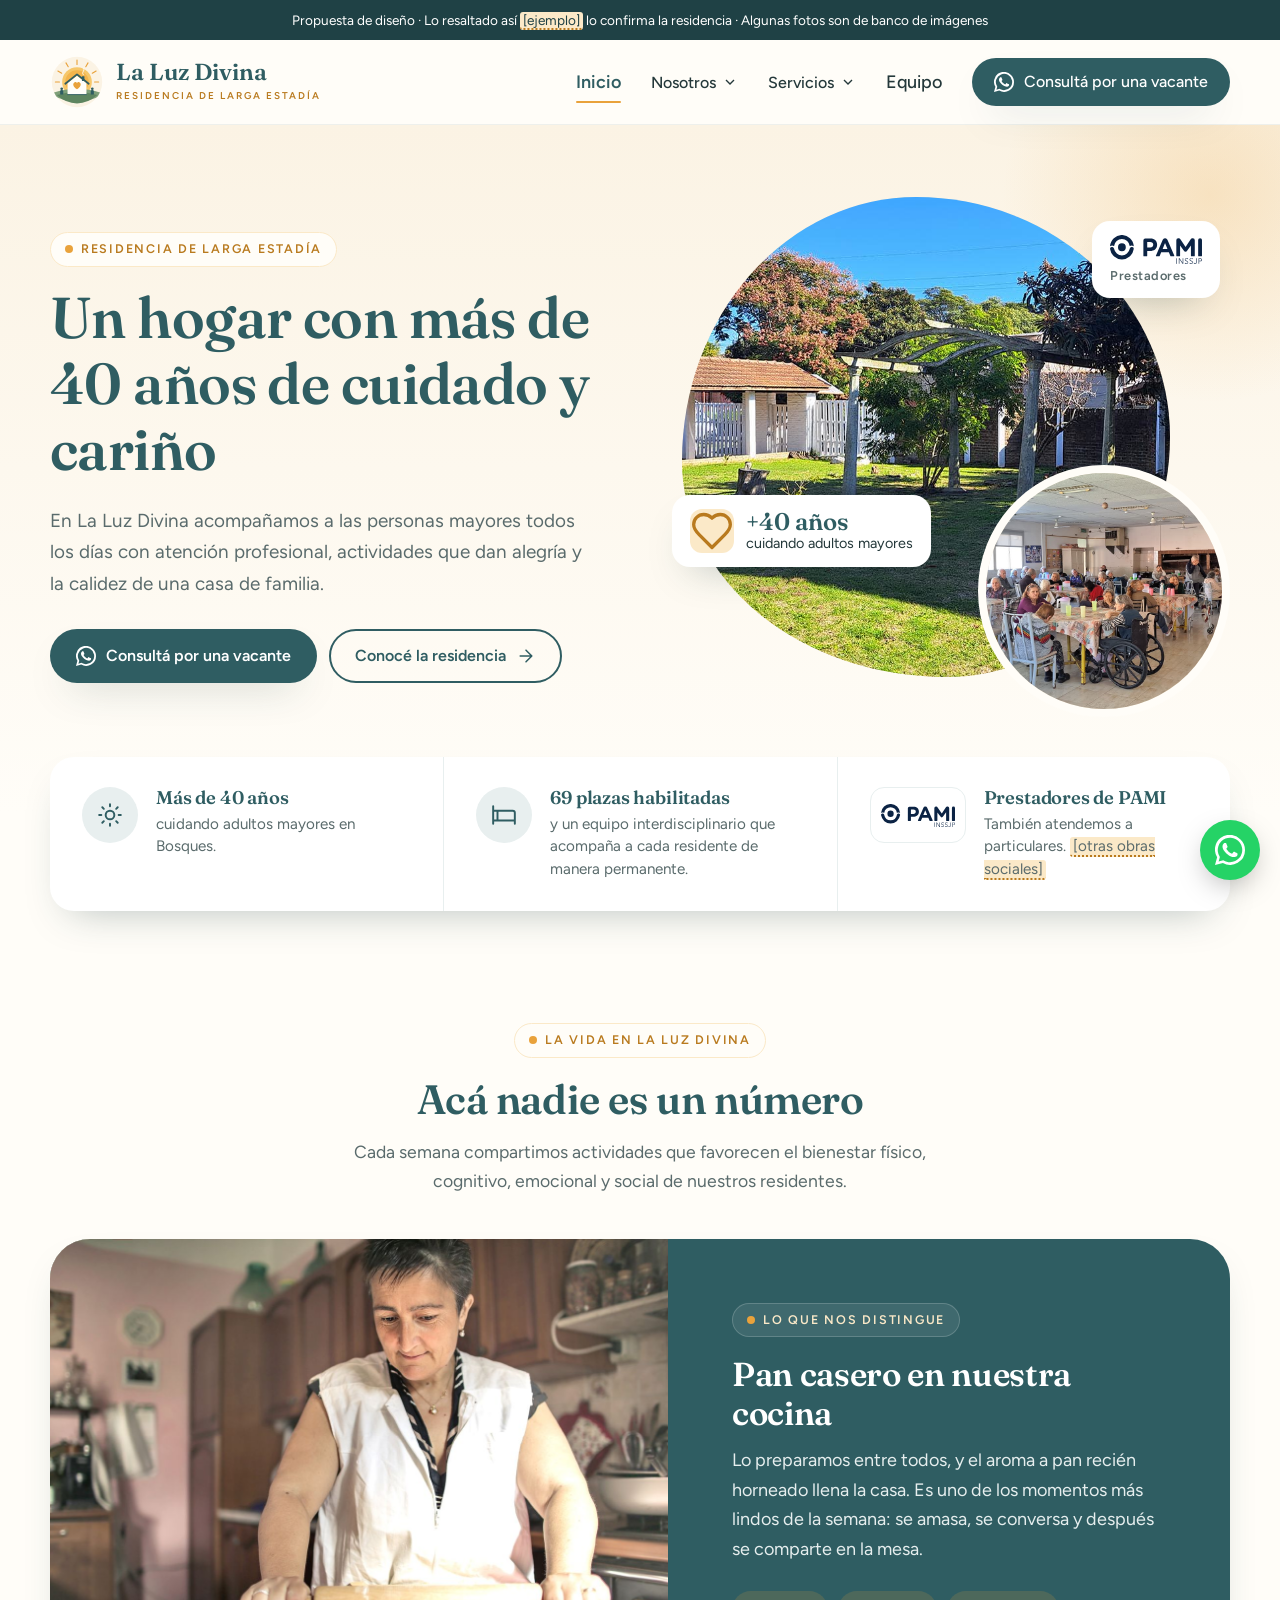
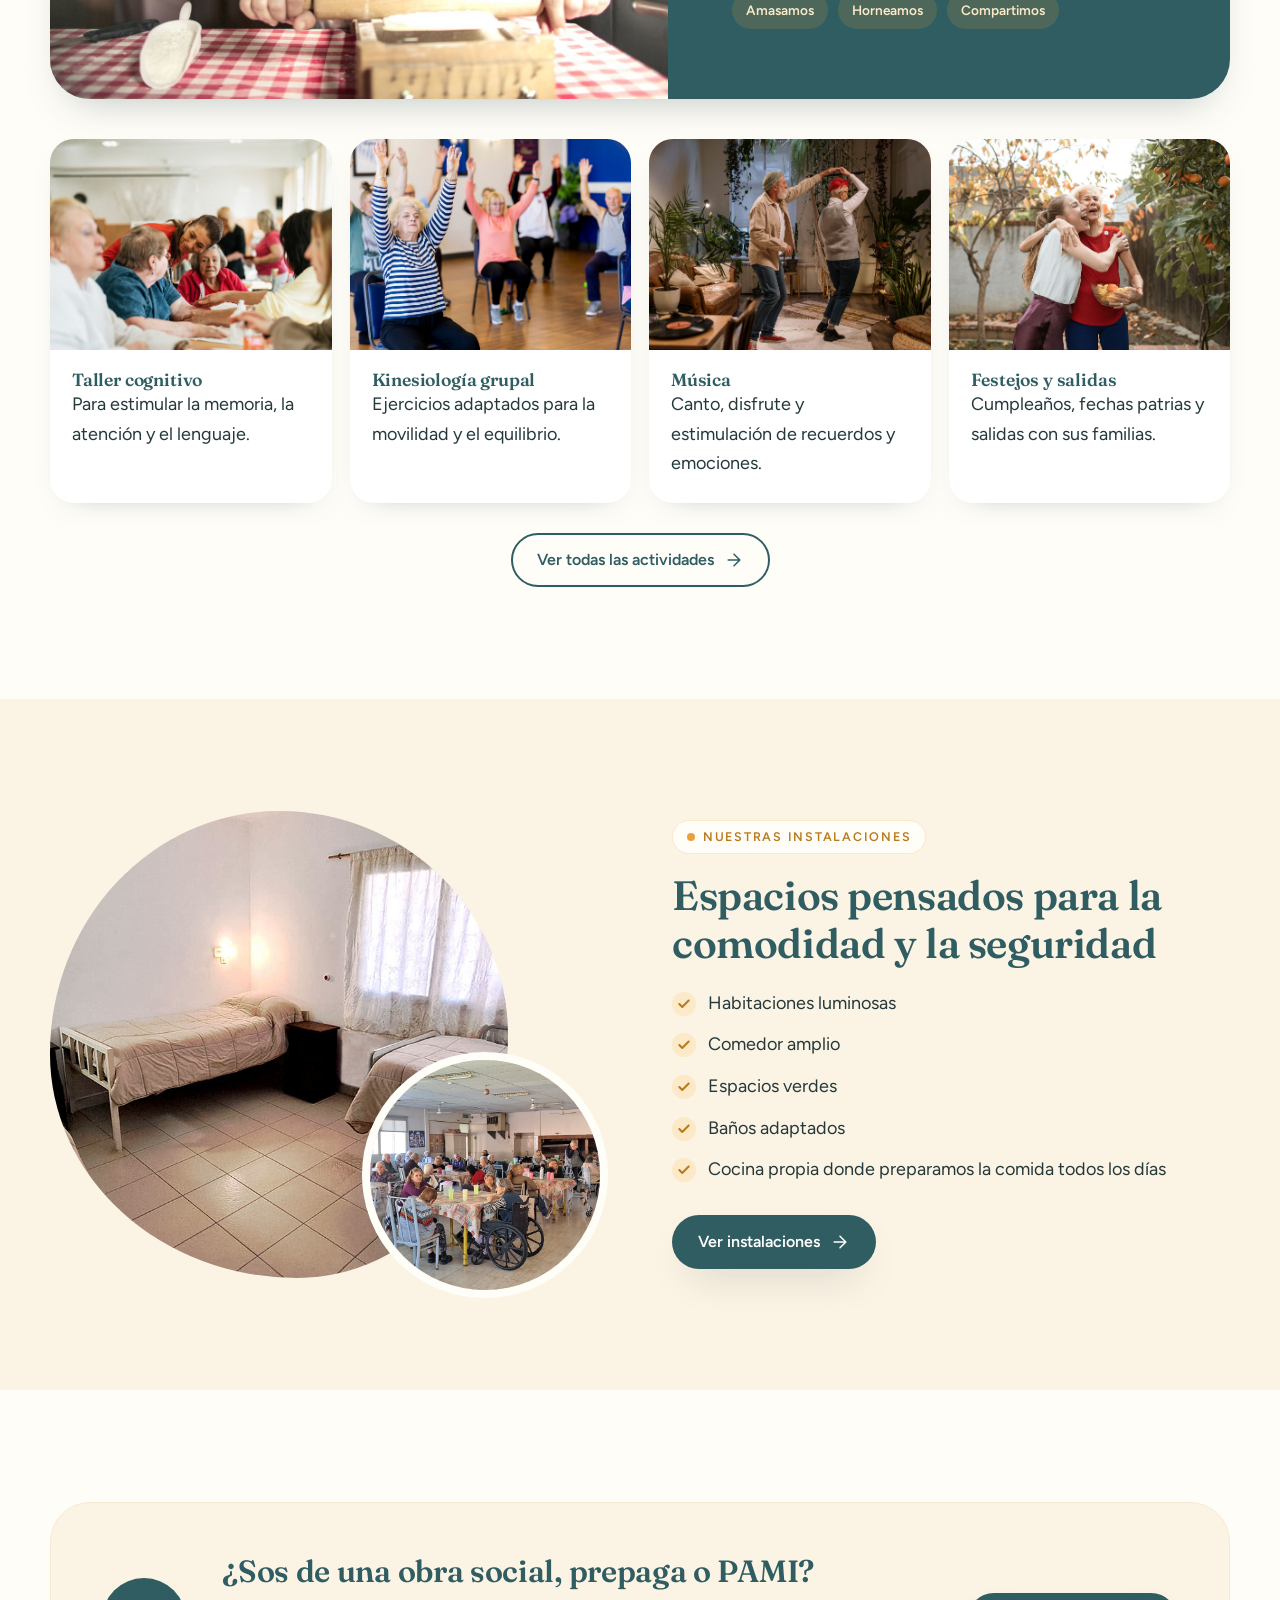
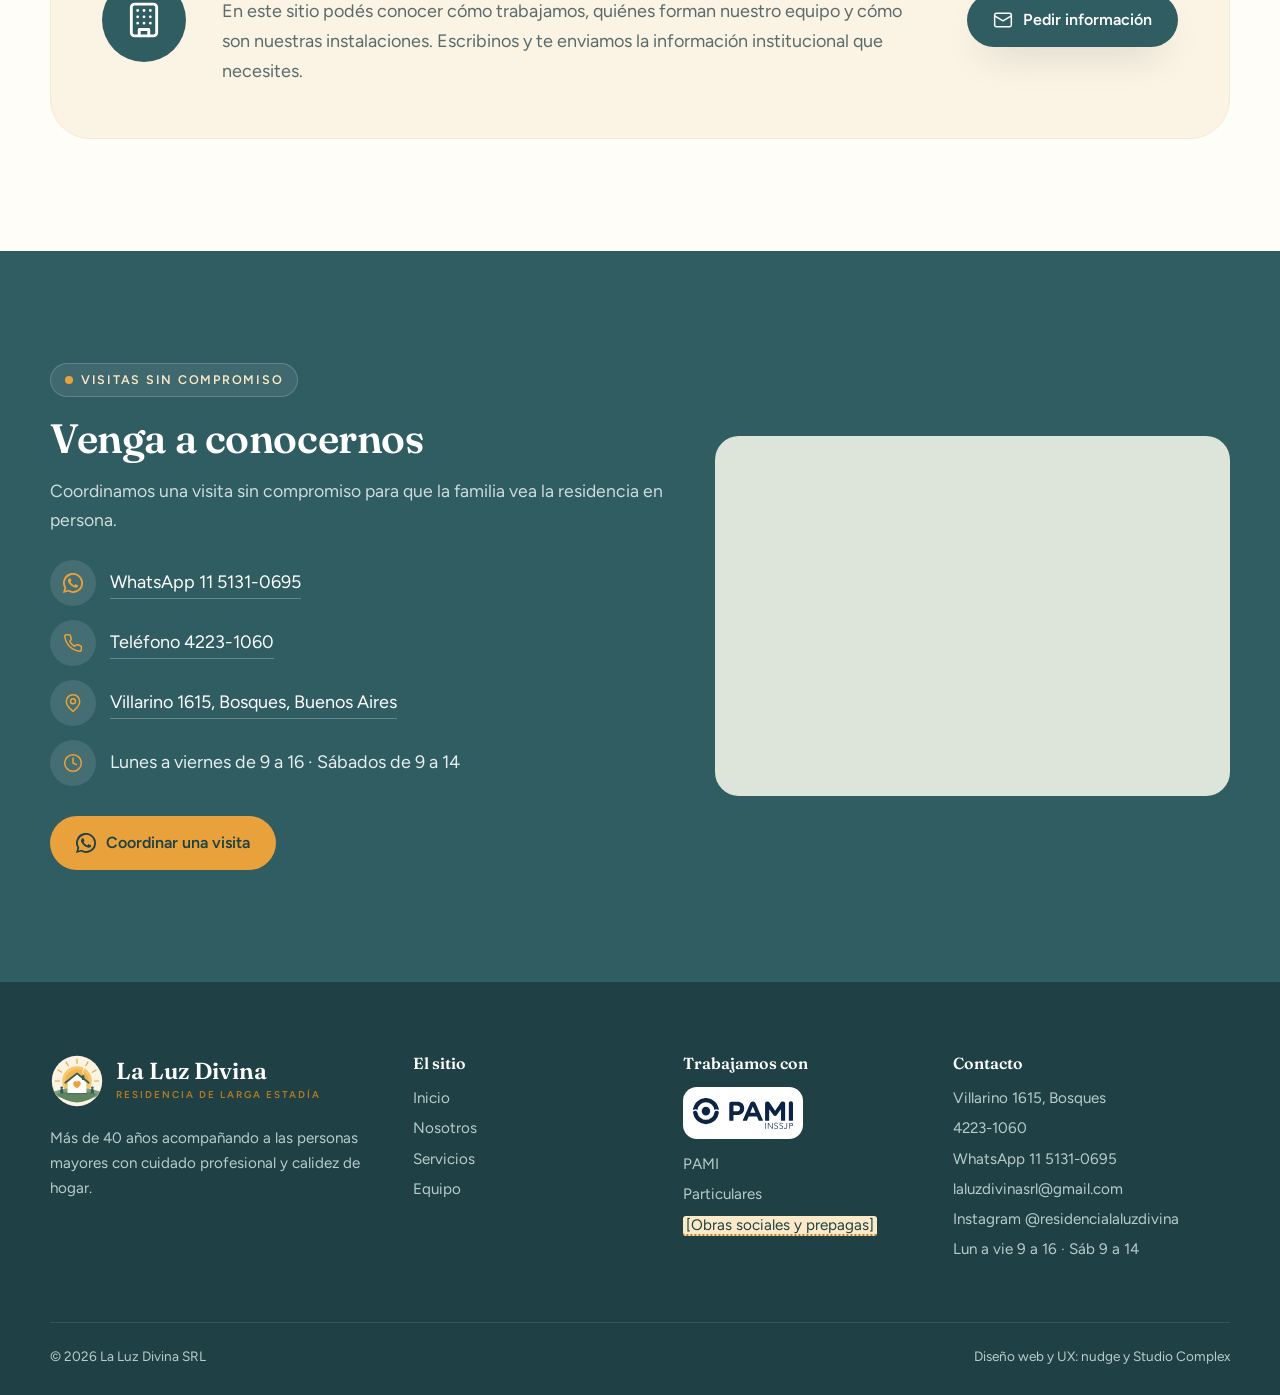
==== commit 0a4661f2: "Actualiza la vista previa" ====
--- a/index.html
+++ b/index.html
@@ -3,17 +3,17 @@
 <head>
 <meta charset="utf-8">
 <meta name="viewport" content="width=device-width, initial-scale=1">
-<title>La Luz Divina | Residencia de Larga Estadía</title>
+<title>La Luz Divina | Residencia de Larga Estadía en Bosques</title>
 <meta name="description" content="Residencia para adultos mayores con más de 40 años de trayectoria. Atención profesional, actividades semanales y calidez de hogar. Prestadores de PAMI.">
 <meta name="robots" content="noindex">
 <link rel="icon" href="img/isotipo.svg" type="image/svg+xml">
 <link rel="preconnect" href="https://fonts.googleapis.com">
 <link rel="preconnect" href="https://fonts.gstatic.com" crossorigin>
 <link href="https://fonts.googleapis.com/css2?family=Figtree:wght@400;500;600;700&family=Fraunces:opsz,wght@9..144,500;9..144,600&display=swap" rel="stylesheet">
-<link rel="stylesheet" href="css/estilos.css">
+<link rel="stylesheet" href="css/estilos.css?v=64e0ae64">
 </head>
 <body>
-<div class="aviso-propuesta">Propuesta de diseño · Lo resaltado así <mark class="dato">[ejemplo]</mark> lo confirma la residencia · Fotos de banco de imágenes</div>
+<div class="aviso-propuesta">Propuesta de diseño · Lo resaltado así <mark class="dato">[ejemplo]</mark> lo confirma la residencia · Algunas fotos son de banco de imágenes</div>
 <header class="encabezado">
   <div class="contenedor">
     <a class="marca" href="index.html" aria-label="La Luz Divina, inicio">
@@ -23,7 +23,7 @@
     <nav class="menu" aria-label="Principal"><a href="index.html" aria-current="page">Inicio</a><div class="menu-mega"><button class="mega-boton" type="button" aria-expanded="false" aria-controls="mega-nosotros">Nosotros <svg class="mega-flecha" viewBox="0 0 24 24" fill="none" stroke="currentColor" stroke-width="2" aria-hidden="true"><path d="m6 9 6 6 6-6"/></svg></button><div class="mega-panel" id="mega-nosotros"><div class="contenedor mega-grid">
       <div class="mega-col mega-col--doble"><p class="mega-titulo">La residencia</p><div class="mega-items"><a class="mega-item" href="nosotros.html#quienes"><span class="ico-circ"><svg viewBox="0 0 24 24" fill="none" stroke="currentColor" stroke-width="1.8" stroke-linecap="round" stroke-linejoin="round" aria-hidden="true"><path d="m3 10 9-7 9 7v10a2 2 0 0 1-2 2H5a2 2 0 0 1-2-2z"/><path d="M9 22V12h6v10"/></svg></span><span><b>Quiénes somos</b><small>69 plazas y un equipo interdisciplinario</small></span></a><a class="mega-item" href="nosotros.html#mision"><span class="ico-circ"><svg viewBox="0 0 24 24" fill="none" stroke="currentColor" stroke-width="1.8" stroke-linecap="round" stroke-linejoin="round" aria-hidden="true"><path d="M19 14c1.5-1.5 3-3.2 3-5.5A5.5 5.5 0 0 0 16.5 3c-1.8 0-3 .5-4.5 2-1.5-1.5-2.7-2-4.5-2A5.5 5.5 0 0 0 2 8.5c0 2.3 1.5 4 3 5.5l7 7Z"/></svg></span><span><b>Misión y objetivos</b><small>Un cuidado centrado en la persona</small></span></a><a class="mega-item" href="nosotros.html#instalaciones"><span class="ico-circ"><svg viewBox="0 0 24 24" fill="none" stroke="currentColor" stroke-width="1.8" stroke-linecap="round" stroke-linejoin="round" aria-hidden="true"><path d="M2 4v16M2 8h18a2 2 0 0 1 2 2v10M2 17h20M6 8v9"/></svg></span><span><b>Instalaciones</b><small>Habitaciones, comedor, patio y cocina</small></span></a><a class="mega-item" href="nosotros.html#familias"><span class="ico-circ"><svg viewBox="0 0 24 24" fill="none" stroke="currentColor" stroke-width="1.8" stroke-linecap="round" stroke-linejoin="round" aria-hidden="true"><path d="M16 21v-2a4 4 0 0 0-4-4H6a4 4 0 0 0-4 4v2"/><circle cx="9" cy="7" r="4"/><path d="M22 21v-2a4 4 0 0 0-3-3.87"/><path d="M16 3.13a4 4 0 0 1 0 7.75"/></svg></span><span><b>Las familias</b><small>Lo que nos cuentan quienes nos eligen</small></span></a></div></div>
       <a class="mega-destacado" href="nosotros.html#instalaciones">
-        <img src="img/fotos/18459207.jpg" alt="" loading="lazy">
+        <img src="img/fotos/real-parque-edificio.jpg" alt="" loading="lazy">
         <span class="mega-destacado-txt"><b>69 plazas habilitadas</b><small>Prestadores de PAMI · Enfermería las 24 horas</small></span>
       </a>
       <div class="mega-cta"><p class="mega-titulo">¿Querés conocernos?</p><p>Coordinamos una visita sin compromiso para que la familia vea la residencia en persona.</p>
@@ -59,8 +59,8 @@
       </div>
     </div>
     <div class="hero-fotos">
-      <figure class="foto con-img foto--principal"><img src="img/fotos/18459207.jpg" alt="Residentes compartiendo la mesa con una cuidadora" loading="lazy"></figure>
-      <figure class="foto con-img foto--chica"><img src="img/fotos/6919285.jpg" alt="Dos señoras mirando por la ventana" loading="lazy"></figure>
+      <figure class="foto con-img foto--principal"><img src="img/fotos/real-parque-edificio.jpg" alt="Parque y edificio de la residencia" loading="lazy"></figure>
+      <figure class="foto con-img foto--chica"><img src="img/fotos/real-comedor.jpg" alt="Residentes en el comedor" loading="lazy"></figure>
       <div class="tarjeta-flotante tarjeta-flotante--a"><span class="ico"><svg viewBox="0 0 24 24" fill="none" stroke="currentColor" stroke-width="1.8" stroke-linecap="round" stroke-linejoin="round" aria-hidden="true"><path d="M19 14c1.5-1.5 3-3.2 3-5.5A5.5 5.5 0 0 0 16.5 3c-1.8 0-3 .5-4.5 2-1.5-1.5-2.7-2-4.5-2A5.5 5.5 0 0 0 2 8.5c0 2.3 1.5 4 3 5.5l7 7Z"/></svg></span><span><strong>+40 años</strong>cuidando adultos mayores</span></div>
       <div class="tarjeta-flotante tarjeta-flotante--b tarjeta-pami"><img class="logo-pami" src="img/pami.svg" alt="PAMI" width="92" height="28"><span>Prestadores</span></div>
     </div>
@@ -69,7 +69,7 @@
 
 <div class="contenedor confianza">
   <ul>
-    <li><span class="ico-circ"><svg viewBox="0 0 24 24" fill="none" stroke="currentColor" stroke-width="1.8" stroke-linecap="round" stroke-linejoin="round" aria-hidden="true"><circle cx="12" cy="12" r="4"/><path d="M12 2v2M12 20v2M4.9 4.9l1.4 1.4M17.7 17.7l1.4 1.4M2 12h2M20 12h2M4.9 19.1l1.4-1.4M17.7 6.3l1.4-1.4"/></svg></span><div><h3>Más de 40 años</h3><p>cuidando adultos mayores en <mark class="dato">[localidad]</mark>.</p></div></li>
+    <li><span class="ico-circ"><svg viewBox="0 0 24 24" fill="none" stroke="currentColor" stroke-width="1.8" stroke-linecap="round" stroke-linejoin="round" aria-hidden="true"><circle cx="12" cy="12" r="4"/><path d="M12 2v2M12 20v2M4.9 4.9l1.4 1.4M17.7 17.7l1.4 1.4M2 12h2M20 12h2M4.9 19.1l1.4-1.4M17.7 6.3l1.4-1.4"/></svg></span><div><h3>Más de 40 años</h3><p>cuidando adultos mayores en Bosques.</p></div></li>
     <li><span class="ico-circ"><svg viewBox="0 0 24 24" fill="none" stroke="currentColor" stroke-width="1.8" stroke-linecap="round" stroke-linejoin="round" aria-hidden="true"><path d="M2 4v16M2 8h18a2 2 0 0 1 2 2v10M2 17h20M6 8v9"/></svg></span><div><h3>69 plazas habilitadas</h3><p>y un equipo interdisciplinario que acompaña a cada residente de manera permanente.</p></div></li>
     <li><span class="sello-pami"><img class="logo-pami" src="img/pami.svg" alt="PAMI" width="92" height="28"></span><div><h3>Prestadores de PAMI</h3><p>También atendemos a particulares. <mark class="dato">[otras obras sociales]</mark></p></div></li>
   </ul>
@@ -104,17 +104,17 @@
 <section class="seccion seccion--crema" id="instalaciones">
   <div class="contenedor dos-col">
     <div class="par-fotos">
-      <figure class="foto con-img foto-organica"><img src="img/fotos/4993092.jpg" alt="Habitación luminosa" loading="lazy"></figure>
-      <figure class="foto con-img foto--mini"><img src="img/fotos/18459204.jpg" alt="Comedor con residentes" loading="lazy"></figure>
+      <figure class="foto con-img foto-organica"><img src="img/fotos/real-habitacion.jpg" alt="Habitación de la residencia" loading="lazy"></figure>
+      <figure class="foto con-img foto--mini"><img src="img/fotos/real-comedor.jpg" alt="Comedor de la residencia" loading="lazy"></figure>
     </div>
     <div>
       <span class="etiqueta">Nuestras instalaciones</span>
       <h2>Espacios pensados para la comodidad y la seguridad</h2>
       <ul class="tildes">
-        <li><mark class="dato">Habitaciones luminosas</mark></li>
-        <li><mark class="dato">Comedor amplio</mark></li>
-        <li><mark class="dato">Espacios verdes</mark></li>
-        <li><mark class="dato">Baños adaptados</mark></li>
+        <li>Habitaciones luminosas</li>
+        <li>Comedor amplio</li>
+        <li>Espacios verdes</li>
+        <li>Baños adaptados</li>
         <li>Cocina propia donde preparamos la comida todos los días</li>
       </ul>
       <div class="botones"><a class="btn btn--principal" href="nosotros.html">Ver instalaciones <svg viewBox="0 0 24 24" fill="none" stroke="currentColor" stroke-width="1.8" stroke-linecap="round" stroke-linejoin="round" aria-hidden="true"><path d="M5 12h14M12 5l7 7-7 7"/></svg></a></div>
@@ -142,13 +142,14 @@
       <h2>Venga a conocernos</h2>
       <p class="intro" style="color:#CFDCDC">Coordinamos una visita sin compromiso para que la familia vea la residencia en persona.</p>
       <ul class="contacto-lista">
-        <li><span class="ico-circ"><svg viewBox="0 0 24 24" fill="currentColor" aria-hidden="true"><path d="M17.5 14.4c-.3-.1-1.8-.9-2-1-.3-.1-.5-.1-.7.1-.2.3-.8 1-.9 1.2-.2.2-.3.2-.6.1-.3-.1-1.3-.5-2.4-1.5-.9-.8-1.5-1.8-1.7-2.1-.2-.3 0-.5.1-.6l.4-.5c.2-.2.2-.3.3-.5.1-.2 0-.4 0-.5l-.9-2.2c-.2-.6-.5-.5-.7-.5h-.6c-.2 0-.5.1-.8.4-.3.3-1 1-1 2.5s1.1 2.9 1.2 3.1c.1.2 2.1 3.2 5.1 4.5.7.3 1.3.5 1.7.6.7.2 1.4.2 1.9.1.6-.1 1.8-.7 2-1.4.2-.7.2-1.3.2-1.4-.1-.1-.3-.2-.6-.3ZM12 21.8c-1.8 0-3.5-.5-5-1.4l-.4-.2-3.7 1 1-3.6-.2-.4A9.8 9.8 0 1 1 12 21.8Zm8.4-18.2A11.8 11.8 0 0 0 1.7 17.8L0 24l6.3-1.7A11.8 11.8 0 0 0 24 12c0-3.2-1.2-6.1-3.6-8.4Z"/></svg></span><span>WhatsApp <mark class="dato">[completar]</mark></span></li>
-        <li><span class="ico-circ"><svg viewBox="0 0 24 24" fill="none" stroke="currentColor" stroke-width="1.8" stroke-linecap="round" stroke-linejoin="round" aria-hidden="true"><path d="M22 16.92v3a2 2 0 0 1-2.18 2 19.8 19.8 0 0 1-8.63-3.07 19.5 19.5 0 0 1-6-6 19.8 19.8 0 0 1-3.07-8.67A2 2 0 0 1 4.11 2h3a2 2 0 0 1 2 1.72c.13.96.36 1.9.7 2.81a2 2 0 0 1-.45 2.11L8.09 9.91a16 16 0 0 0 6 6l1.27-1.27a2 2 0 0 1 2.11-.45c.91.34 1.85.57 2.81.7A2 2 0 0 1 22 16.92Z"/></svg></span><span>Teléfono <mark class="dato">[completar]</mark></span></li>
-        <li><span class="ico-circ"><svg viewBox="0 0 24 24" fill="none" stroke="currentColor" stroke-width="1.8" stroke-linecap="round" stroke-linejoin="round" aria-hidden="true"><path d="M20 10c0 6-8 12-8 12s-8-6-8-12a8 8 0 0 1 16 0Z"/><circle cx="12" cy="10" r="3"/></svg></span><span><mark class="dato">[Dirección, localidad]</mark></span></li>
+        <li><span class="ico-circ"><svg viewBox="0 0 24 24" fill="currentColor" aria-hidden="true"><path d="M17.5 14.4c-.3-.1-1.8-.9-2-1-.3-.1-.5-.1-.7.1-.2.3-.8 1-.9 1.2-.2.2-.3.2-.6.1-.3-.1-1.3-.5-2.4-1.5-.9-.8-1.5-1.8-1.7-2.1-.2-.3 0-.5.1-.6l.4-.5c.2-.2.2-.3.3-.5.1-.2 0-.4 0-.5l-.9-2.2c-.2-.6-.5-.5-.7-.5h-.6c-.2 0-.5.1-.8.4-.3.3-1 1-1 2.5s1.1 2.9 1.2 3.1c.1.2 2.1 3.2 5.1 4.5.7.3 1.3.5 1.7.6.7.2 1.4.2 1.9.1.6-.1 1.8-.7 2-1.4.2-.7.2-1.3.2-1.4-.1-.1-.3-.2-.6-.3ZM12 21.8c-1.8 0-3.5-.5-5-1.4l-.4-.2-3.7 1 1-3.6-.2-.4A9.8 9.8 0 1 1 12 21.8Zm8.4-18.2A11.8 11.8 0 0 0 1.7 17.8L0 24l6.3-1.7A11.8 11.8 0 0 0 24 12c0-3.2-1.2-6.1-3.6-8.4Z"/></svg></span><a href="https://wa.me/5491151310695" target="_blank" rel="noopener">WhatsApp 11 5131-0695</a></li>
+        <li><span class="ico-circ"><svg viewBox="0 0 24 24" fill="none" stroke="currentColor" stroke-width="1.8" stroke-linecap="round" stroke-linejoin="round" aria-hidden="true"><path d="M22 16.92v3a2 2 0 0 1-2.18 2 19.8 19.8 0 0 1-8.63-3.07 19.5 19.5 0 0 1-6-6 19.8 19.8 0 0 1-3.07-8.67A2 2 0 0 1 4.11 2h3a2 2 0 0 1 2 1.72c.13.96.36 1.9.7 2.81a2 2 0 0 1-.45 2.11L8.09 9.91a16 16 0 0 0 6 6l1.27-1.27a2 2 0 0 1 2.11-.45c.91.34 1.85.57 2.81.7A2 2 0 0 1 22 16.92Z"/></svg></span><a href="tel:+541142231060">Teléfono 4223-1060</a></li>
+        <li><span class="ico-circ"><svg viewBox="0 0 24 24" fill="none" stroke="currentColor" stroke-width="1.8" stroke-linecap="round" stroke-linejoin="round" aria-hidden="true"><path d="M20 10c0 6-8 12-8 12s-8-6-8-12a8 8 0 0 1 16 0Z"/><circle cx="12" cy="10" r="3"/></svg></span><a href="https://www.google.com/maps/search/?api=1&query=Villarino+1615,+Bosques,+Buenos+Aires" target="_blank" rel="noopener">Villarino 1615, Bosques, Buenos Aires</a></li>
+        <li><span class="ico-circ"><svg viewBox="0 0 24 24" fill="none" stroke="currentColor" stroke-width="1.8" stroke-linecap="round" stroke-linejoin="round" aria-hidden="true"><circle cx="12" cy="12" r="10"/><path d="M12 6v6l4 2"/></svg></span><span>Lunes a viernes de 9 a 16 · Sábados de 9 a 14</span></li>
       </ul>
       <div class="botones"><a class="btn btn--oro" href="#whatsapp"><svg viewBox="0 0 24 24" fill="currentColor" aria-hidden="true"><path d="M17.5 14.4c-.3-.1-1.8-.9-2-1-.3-.1-.5-.1-.7.1-.2.3-.8 1-.9 1.2-.2.2-.3.2-.6.1-.3-.1-1.3-.5-2.4-1.5-.9-.8-1.5-1.8-1.7-2.1-.2-.3 0-.5.1-.6l.4-.5c.2-.2.2-.3.3-.5.1-.2 0-.4 0-.5l-.9-2.2c-.2-.6-.5-.5-.7-.5h-.6c-.2 0-.5.1-.8.4-.3.3-1 1-1 2.5s1.1 2.9 1.2 3.1c.1.2 2.1 3.2 5.1 4.5.7.3 1.3.5 1.7.6.7.2 1.4.2 1.9.1.6-.1 1.8-.7 2-1.4.2-.7.2-1.3.2-1.4-.1-.1-.3-.2-.6-.3ZM12 21.8c-1.8 0-3.5-.5-5-1.4l-.4-.2-3.7 1 1-3.6-.2-.4A9.8 9.8 0 1 1 12 21.8Zm8.4-18.2A11.8 11.8 0 0 0 1.7 17.8L0 24l6.3-1.7A11.8 11.8 0 0 0 24 12c0-3.2-1.2-6.1-3.6-8.4Z"/></svg> Coordinar una visita</a></div>
     </div>
-    <div class="mapa" role="img" aria-label="Mapa con la ubicación"><span class="pin"><svg viewBox="0 0 24 24" fill="none" stroke="currentColor" stroke-width="1.8" stroke-linecap="round" stroke-linejoin="round" aria-hidden="true"><path d="M20 10c0 6-8 12-8 12s-8-6-8-12a8 8 0 0 1 16 0Z"/><circle cx="12" cy="10" r="3"/></svg> La Luz Divina · mapa de Google</span></div>
+    <div class="mapa"><iframe title="Mapa: Villarino 1615, Bosques" src="https://www.google.com/maps?q=Villarino+1615,+Bosques,+Buenos+Aires&amp;hl=es&amp;output=embed" loading="lazy" referrerpolicy="no-referrer-when-downgrade" allowfullscreen></iframe></div>
   </div>
 </section>
 </main>
@@ -161,7 +162,7 @@
     <div><h4>El sitio</h4><ul><li><a href="index.html">Inicio</a></li><li><a href="nosotros.html">Nosotros</a></li><li><a href="servicios.html">Servicios</a></li><li><a href="equipo.html">Equipo</a></li></ul></div>
     <div><h4>Trabajamos con</h4><span class="sello-pami sello-pami--pie"><img class="logo-pami" src="img/pami.svg" alt="PAMI" width="92" height="28"></span><ul style="margin-top:14px"><li>PAMI</li><li>Particulares</li><li><mark class="dato">[Obras sociales y prepagas]</mark></li></ul></div>
     <div><h4>Contacto</h4><ul>
-      <li><mark class="dato">[Dirección]</mark></li><li><mark class="dato">[Teléfono]</mark></li><li><mark class="dato">[WhatsApp]</mark></li><li>laluzdivinasrl@gmail.com</li></ul></div>
+      <li><a href="https://www.google.com/maps/search/?api=1&query=Villarino+1615,+Bosques,+Buenos+Aires" target="_blank" rel="noopener">Villarino 1615, Bosques</a></li><li><a href="tel:+541142231060">4223-1060</a></li><li><a href="https://wa.me/5491151310695" target="_blank" rel="noopener">WhatsApp 11 5131-0695</a></li><li><a href="mailto:laluzdivinasrl@gmail.com">laluzdivinasrl@gmail.com</a></li><li><a href="https://www.instagram.com/residencialaluzdivina/" target="_blank" rel="noopener">Instagram @residencialaluzdivina</a></li><li>Lun a vie 9 a 16 · Sáb 9 a 14</li></ul></div>
     <div class="legal"><span>© 2026 La Luz Divina SRL</span><span>Diseño web y UX: <a href="https://nudge.com.ar" target="_blank" rel="noopener">nudge</a> y <a href="https://studiocomplex.com.ar" target="_blank" rel="noopener">Studio Complex</a></span></div>
   </div>
 </footer>
@@ -216,7 +217,7 @@
     <button class="btn btn--borde" type="button" data-cerrar>Volver al sitio</button>
   </div>
 </dialog>
-<script src="js/consulta.js" defer></script>
-<script src="js/menu.js" defer></script>
+<script src="js/consulta.js?v=64e0ae64" defer></script>
+<script src="js/menu.js?v=64e0ae64" defer></script>
 </body>
 </html>
--- a/css/estilos.css
+++ b/css/estilos.css
@@ -396,3 +396,16 @@
   .sm-acciones .btn{width:100%;justify-content:center}
   .sm-nav{width:100%;justify-content:center}
 }
+/* «Ver más» discreto: link de texto, sin botón */
+.servicio-mas{background:none!important;padding:0;margin-top:auto;font-size:.82rem;font-weight:500;color:rgba(255,255,255,.6);letter-spacing:.02em;border-radius:0}
+.servicio-mas span{display:inline-block;margin-left:4px;transition:transform .2s}
+.servicio:hover .servicio-mas{color:var(--oro)}
+.servicio:hover .servicio-mas span{transform:translateX(3px)}
+.servicio--destacado .servicio-mas{color:rgba(31,65,69,.65)}
+.servicio--destacado:hover .servicio-mas{color:var(--teal-900)}
+/* Mapa real y datos de contacto con link */
+.mapa{background:#DDE5DA;overflow:hidden;min-height:360px}
+.mapa iframe{position:absolute;inset:0;width:100%;height:100%;border:0}
+.contacto-lista a{color:#fff;text-decoration:none;border-bottom:1px solid rgba(255,255,255,.25)}
+.contacto-lista a:hover{border-bottom-color:var(--oro)}
+.pie ul li{line-height:1.45}
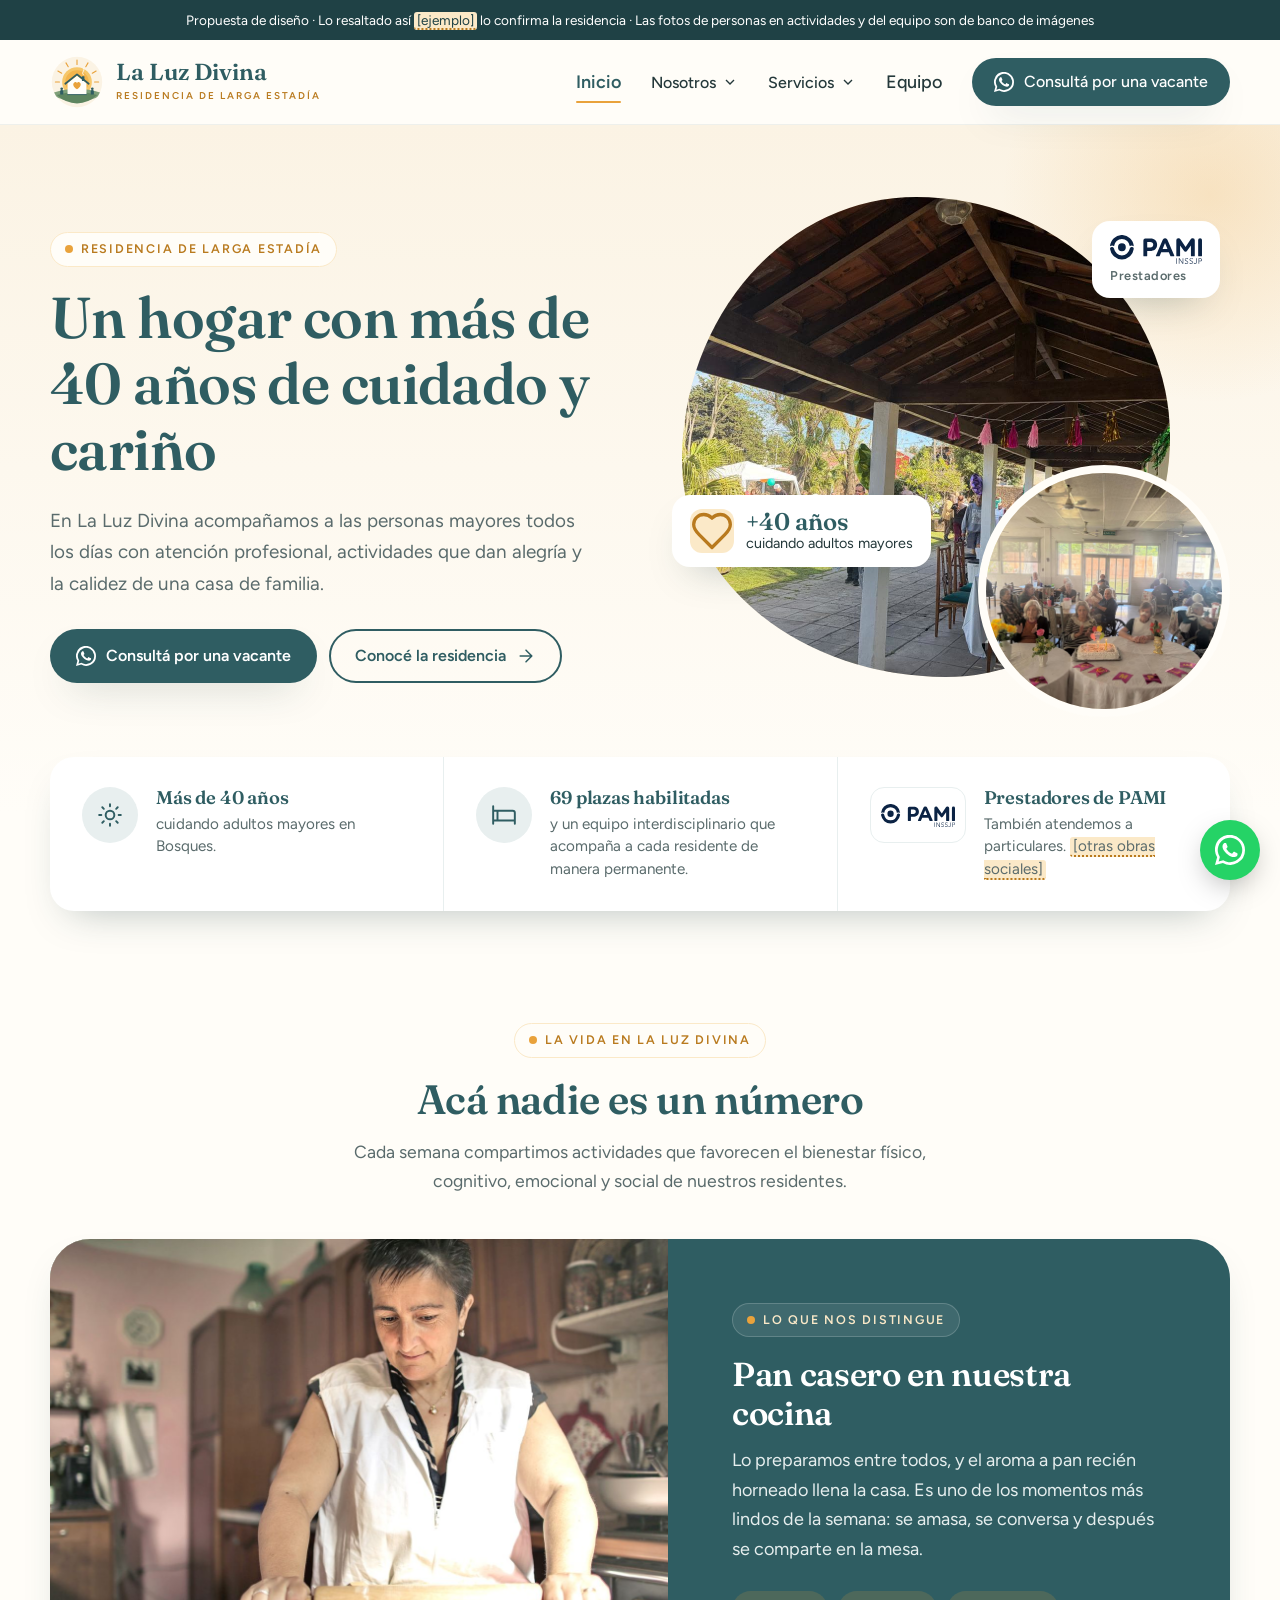
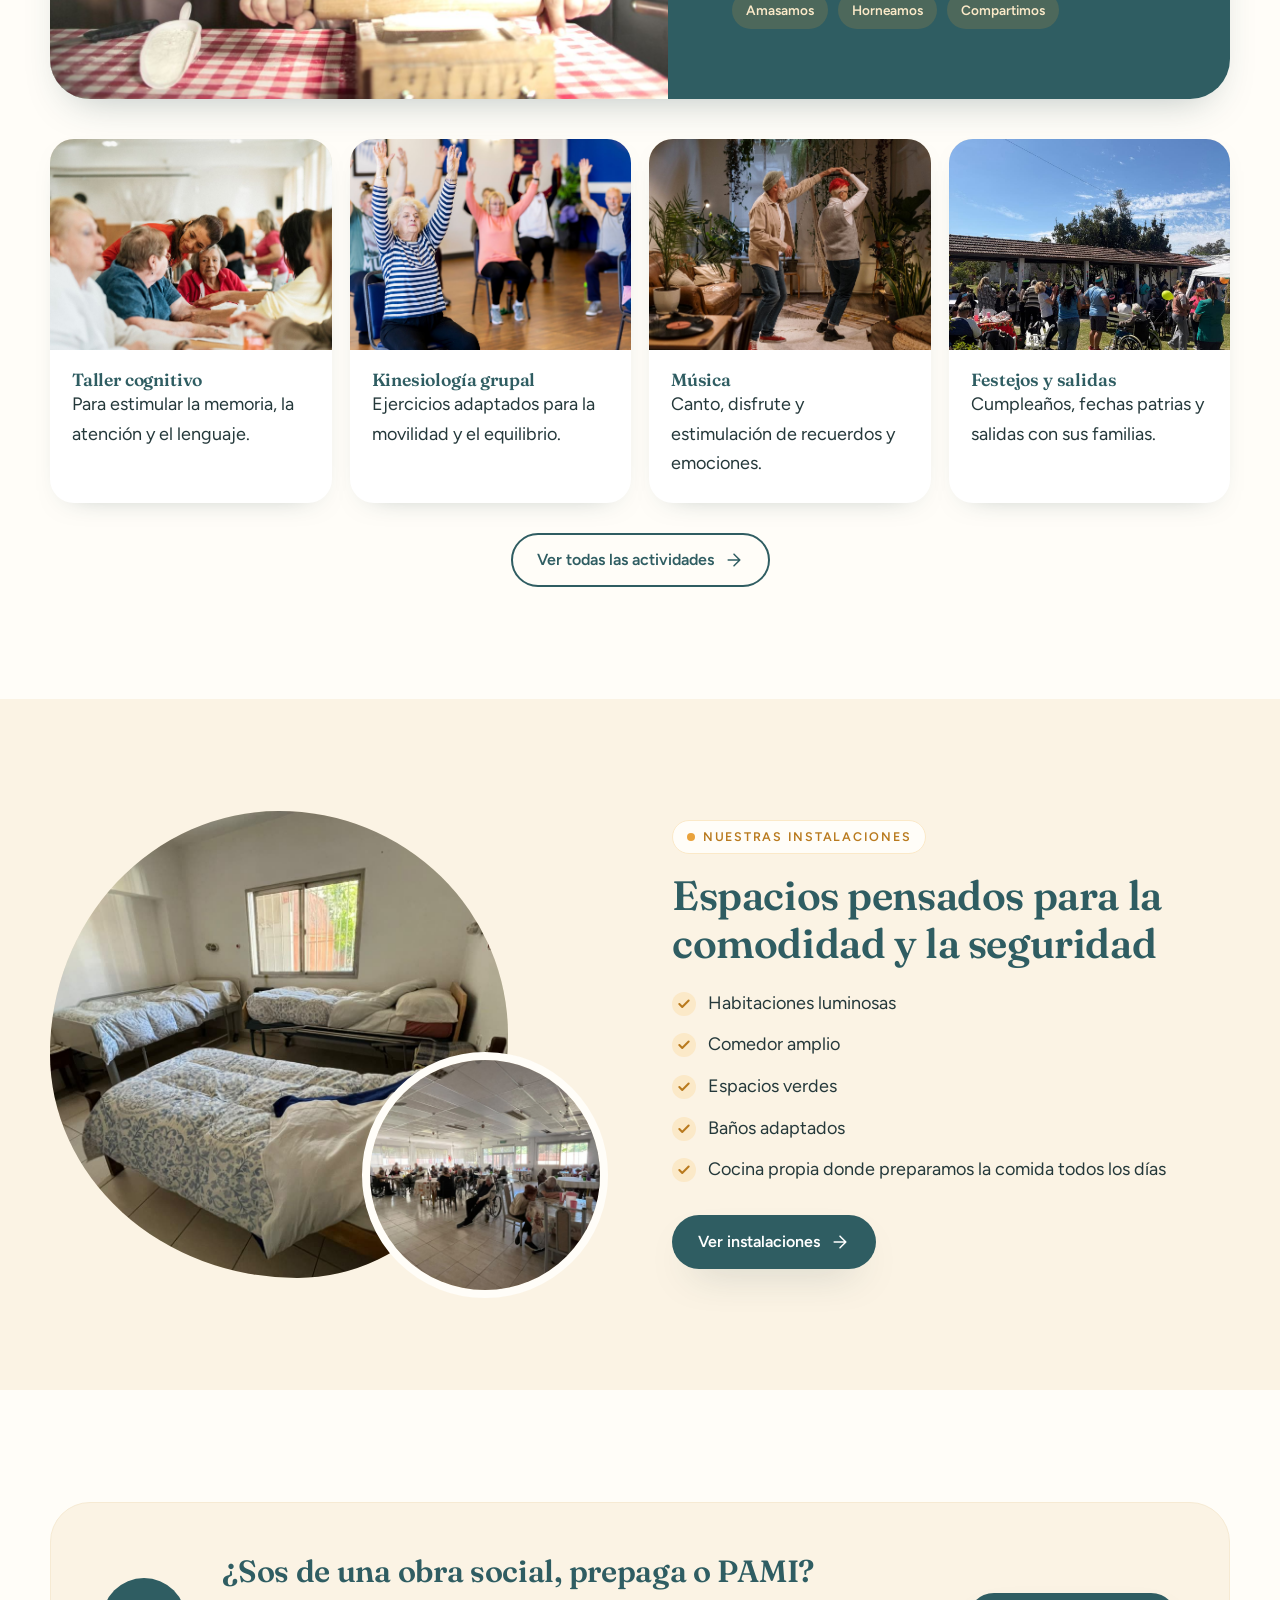
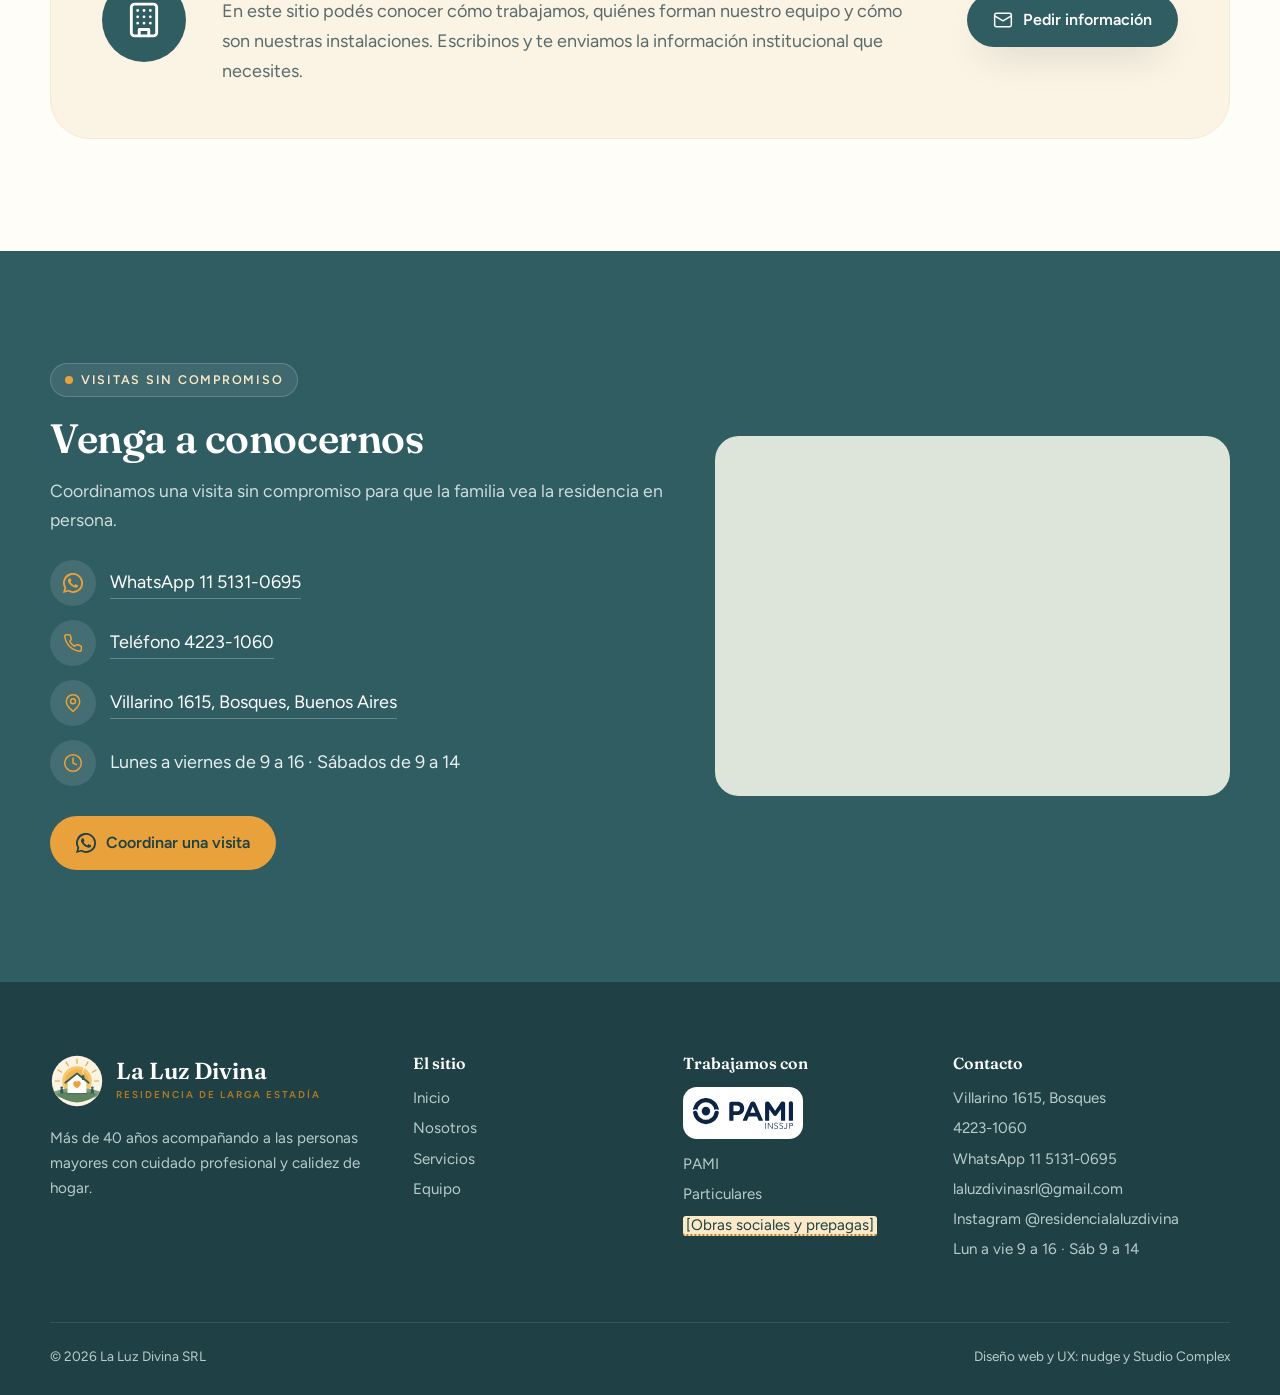
==== commit bec9d2be: "Actualiza la vista previa" ====
--- a/index.html
+++ b/index.html
@@ -13,7 +13,7 @@
 <link rel="stylesheet" href="css/estilos.css?v=64e0ae64">
 </head>
 <body>
-<div class="aviso-propuesta">Propuesta de diseño · Lo resaltado así <mark class="dato">[ejemplo]</mark> lo confirma la residencia · Algunas fotos son de banco de imágenes</div>
+<div class="aviso-propuesta">Propuesta de diseño · Lo resaltado así <mark class="dato">[ejemplo]</mark> lo confirma la residencia · Las fotos de personas en actividades y del equipo son de banco de imágenes</div>
 <header class="encabezado">
   <div class="contenedor">
     <a class="marca" href="index.html" aria-label="La Luz Divina, inicio">
@@ -23,7 +23,7 @@
     <nav class="menu" aria-label="Principal"><a href="index.html" aria-current="page">Inicio</a><div class="menu-mega"><button class="mega-boton" type="button" aria-expanded="false" aria-controls="mega-nosotros">Nosotros <svg class="mega-flecha" viewBox="0 0 24 24" fill="none" stroke="currentColor" stroke-width="2" aria-hidden="true"><path d="m6 9 6 6 6-6"/></svg></button><div class="mega-panel" id="mega-nosotros"><div class="contenedor mega-grid">
       <div class="mega-col mega-col--doble"><p class="mega-titulo">La residencia</p><div class="mega-items"><a class="mega-item" href="nosotros.html#quienes"><span class="ico-circ"><svg viewBox="0 0 24 24" fill="none" stroke="currentColor" stroke-width="1.8" stroke-linecap="round" stroke-linejoin="round" aria-hidden="true"><path d="m3 10 9-7 9 7v10a2 2 0 0 1-2 2H5a2 2 0 0 1-2-2z"/><path d="M9 22V12h6v10"/></svg></span><span><b>Quiénes somos</b><small>69 plazas y un equipo interdisciplinario</small></span></a><a class="mega-item" href="nosotros.html#mision"><span class="ico-circ"><svg viewBox="0 0 24 24" fill="none" stroke="currentColor" stroke-width="1.8" stroke-linecap="round" stroke-linejoin="round" aria-hidden="true"><path d="M19 14c1.5-1.5 3-3.2 3-5.5A5.5 5.5 0 0 0 16.5 3c-1.8 0-3 .5-4.5 2-1.5-1.5-2.7-2-4.5-2A5.5 5.5 0 0 0 2 8.5c0 2.3 1.5 4 3 5.5l7 7Z"/></svg></span><span><b>Misión y objetivos</b><small>Un cuidado centrado en la persona</small></span></a><a class="mega-item" href="nosotros.html#instalaciones"><span class="ico-circ"><svg viewBox="0 0 24 24" fill="none" stroke="currentColor" stroke-width="1.8" stroke-linecap="round" stroke-linejoin="round" aria-hidden="true"><path d="M2 4v16M2 8h18a2 2 0 0 1 2 2v10M2 17h20M6 8v9"/></svg></span><span><b>Instalaciones</b><small>Habitaciones, comedor, patio y cocina</small></span></a><a class="mega-item" href="nosotros.html#familias"><span class="ico-circ"><svg viewBox="0 0 24 24" fill="none" stroke="currentColor" stroke-width="1.8" stroke-linecap="round" stroke-linejoin="round" aria-hidden="true"><path d="M16 21v-2a4 4 0 0 0-4-4H6a4 4 0 0 0-4 4v2"/><circle cx="9" cy="7" r="4"/><path d="M22 21v-2a4 4 0 0 0-3-3.87"/><path d="M16 3.13a4 4 0 0 1 0 7.75"/></svg></span><span><b>Las familias</b><small>Lo que nos cuentan quienes nos eligen</small></span></a></div></div>
       <a class="mega-destacado" href="nosotros.html#instalaciones">
-        <img src="img/fotos/real-parque-edificio.jpg" alt="" loading="lazy">
+        <img src="img/fotos/nadia-festejo.jpg" alt="" loading="lazy">
         <span class="mega-destacado-txt"><b>69 plazas habilitadas</b><small>Prestadores de PAMI · Enfermería las 24 horas</small></span>
       </a>
       <div class="mega-cta"><p class="mega-titulo">¿Querés conocernos?</p><p>Coordinamos una visita sin compromiso para que la familia vea la residencia en persona.</p>
@@ -59,8 +59,8 @@
       </div>
     </div>
     <div class="hero-fotos">
-      <figure class="foto con-img foto--principal"><img src="img/fotos/real-parque-edificio.jpg" alt="Parque y edificio de la residencia" loading="lazy"></figure>
-      <figure class="foto con-img foto--chica"><img src="img/fotos/real-comedor.jpg" alt="Residentes en el comedor" loading="lazy"></figure>
+      <figure class="foto con-img foto--principal"><img src="img/fotos/nadia-galeria-festejo.jpg" alt="Festejo en la galería y el parque de la residencia" loading="lazy"></figure>
+      <figure class="foto con-img foto--chica"><img src="img/fotos/nadia-cumpleanos.jpg" alt="Festejo de cumpleaños en el salón" loading="lazy"></figure>
       <div class="tarjeta-flotante tarjeta-flotante--a"><span class="ico"><svg viewBox="0 0 24 24" fill="none" stroke="currentColor" stroke-width="1.8" stroke-linecap="round" stroke-linejoin="round" aria-hidden="true"><path d="M19 14c1.5-1.5 3-3.2 3-5.5A5.5 5.5 0 0 0 16.5 3c-1.8 0-3 .5-4.5 2-1.5-1.5-2.7-2-4.5-2A5.5 5.5 0 0 0 2 8.5c0 2.3 1.5 4 3 5.5l7 7Z"/></svg></span><span><strong>+40 años</strong>cuidando adultos mayores</span></div>
       <div class="tarjeta-flotante tarjeta-flotante--b tarjeta-pami"><img class="logo-pami" src="img/pami.svg" alt="PAMI" width="92" height="28"><span>Prestadores</span></div>
     </div>
@@ -95,7 +95,7 @@
       <article class="actividad"><figure class="foto con-img "><img src="img/fotos/18429308.jpg" alt="Cuidadora con residentes en un taller" loading="lazy"></figure><div><h3>Taller cognitivo</h3><p>Para estimular la memoria, la atención y el lenguaje.</p></div></article>
       <article class="actividad"><figure class="foto con-img "><img src="img/fotos/11674389.jpg" alt="Gimnasia en silla" loading="lazy"></figure><div><h3>Kinesiología grupal</h3><p>Ejercicios adaptados para la movilidad y el equilibrio.</p></div></article>
       <article class="actividad"><figure class="foto con-img "><img src="img/fotos/6874657.jpg" alt="Pareja mayor bailando" loading="lazy"></figure><div><h3>Música</h3><p>Canto, disfrute y estimulación de recuerdos y emociones.</p></div></article>
-      <article class="actividad"><figure class="foto con-img "><img src="img/fotos/6148955.jpg" alt="Abrazo con la familia en el jardín" loading="lazy"></figure><div><h3>Festejos y salidas</h3><p>Cumpleaños, fechas patrias y salidas con sus familias.</p></div></article>
+      <article class="actividad"><figure class="foto con-img "><img src="img/fotos/nadia-festejo-parque.jpg" alt="Festejo con familias en el parque" loading="lazy"></figure><div><h3>Festejos y salidas</h3><p>Cumpleaños, fechas patrias y salidas con sus familias.</p></div></article>
     </div>
     <div class="botones" style="justify-content:center"><a class="btn btn--borde" href="servicios.html#actividades">Ver todas las actividades <svg viewBox="0 0 24 24" fill="none" stroke="currentColor" stroke-width="1.8" stroke-linecap="round" stroke-linejoin="round" aria-hidden="true"><path d="M5 12h14M12 5l7 7-7 7"/></svg></a></div>
   </div>
@@ -104,8 +104,8 @@
 <section class="seccion seccion--crema" id="instalaciones">
   <div class="contenedor dos-col">
     <div class="par-fotos">
-      <figure class="foto con-img foto-organica"><img src="img/fotos/real-habitacion.jpg" alt="Habitación de la residencia" loading="lazy"></figure>
-      <figure class="foto con-img foto--mini"><img src="img/fotos/real-comedor.jpg" alt="Comedor de la residencia" loading="lazy"></figure>
+      <figure class="foto con-img foto-organica"><img src="img/fotos/nadia-habitacion.jpg" alt="Habitación de la residencia" loading="lazy"></figure>
+      <figure class="foto con-img foto--mini"><img src="img/fotos/nadia-salon.jpg" alt="Salón comedor de la residencia" loading="lazy"></figure>
     </div>
     <div>
       <span class="etiqueta">Nuestras instalaciones</span>
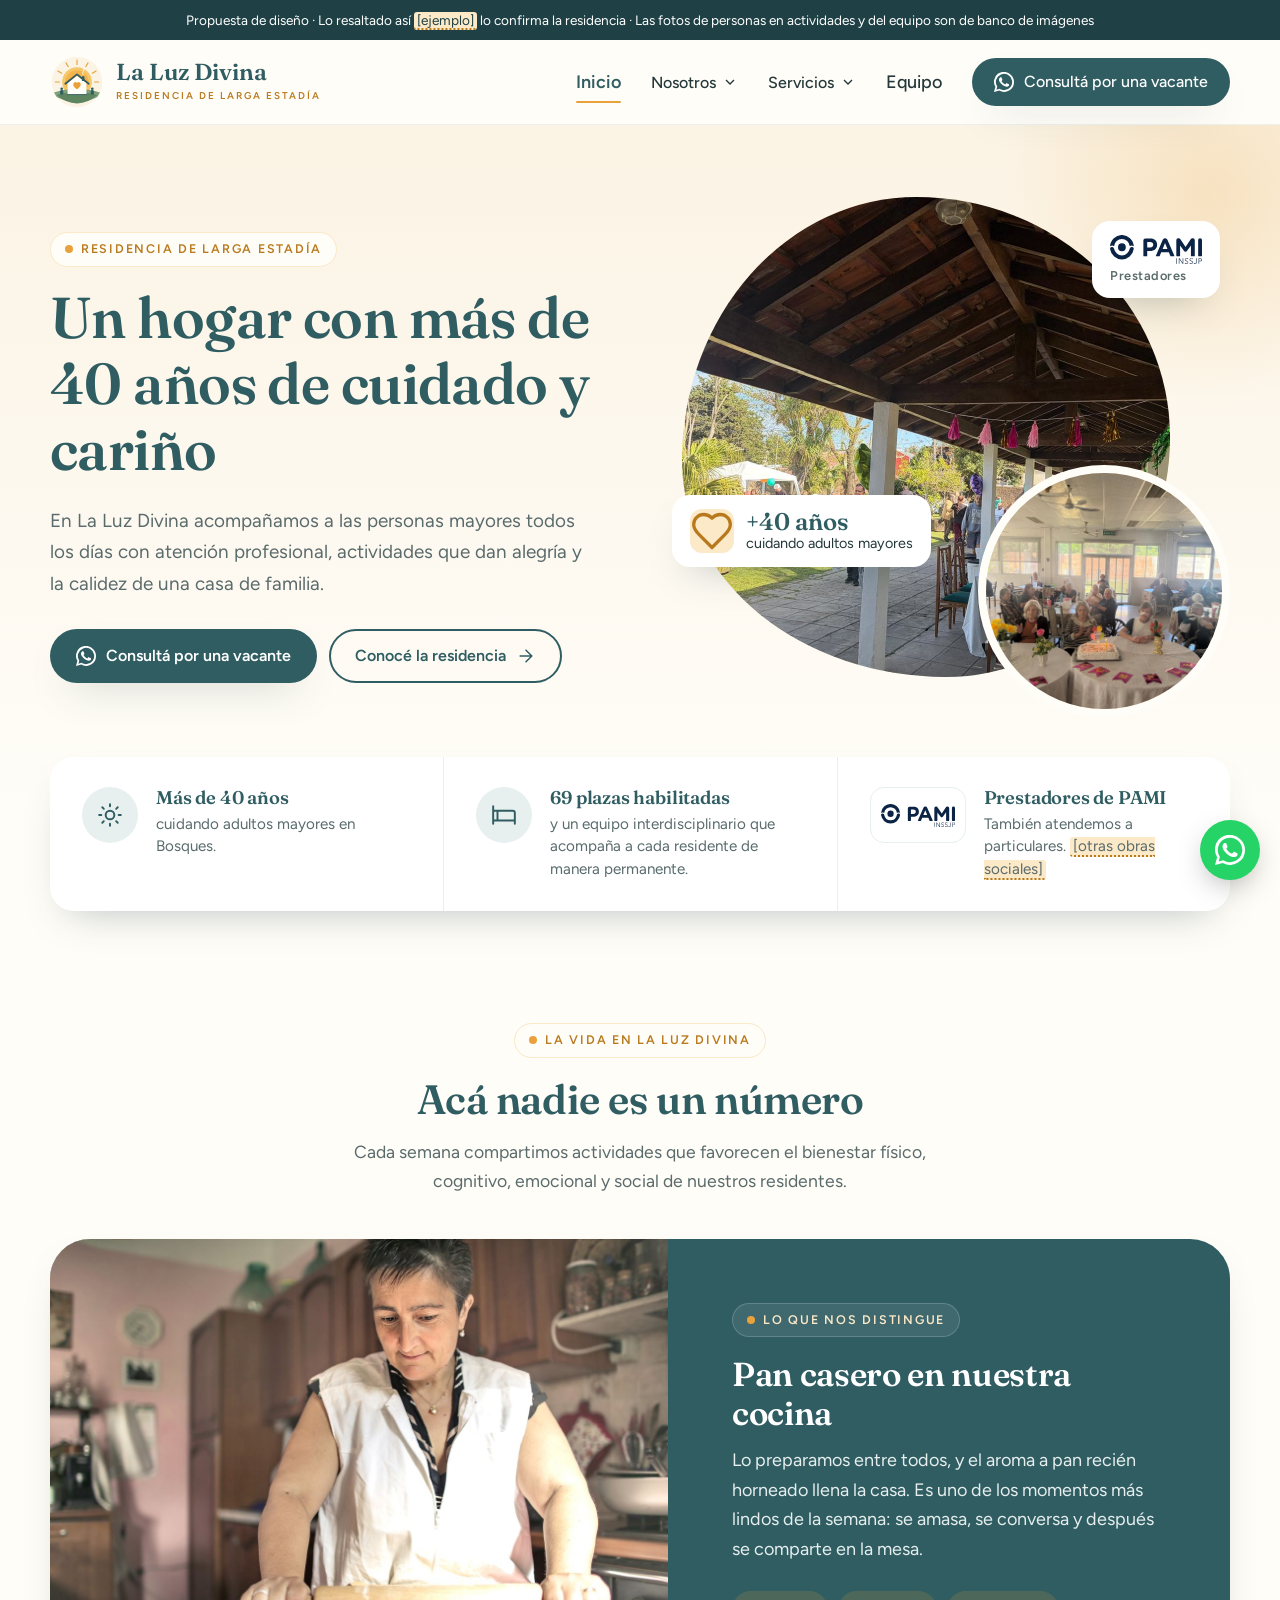
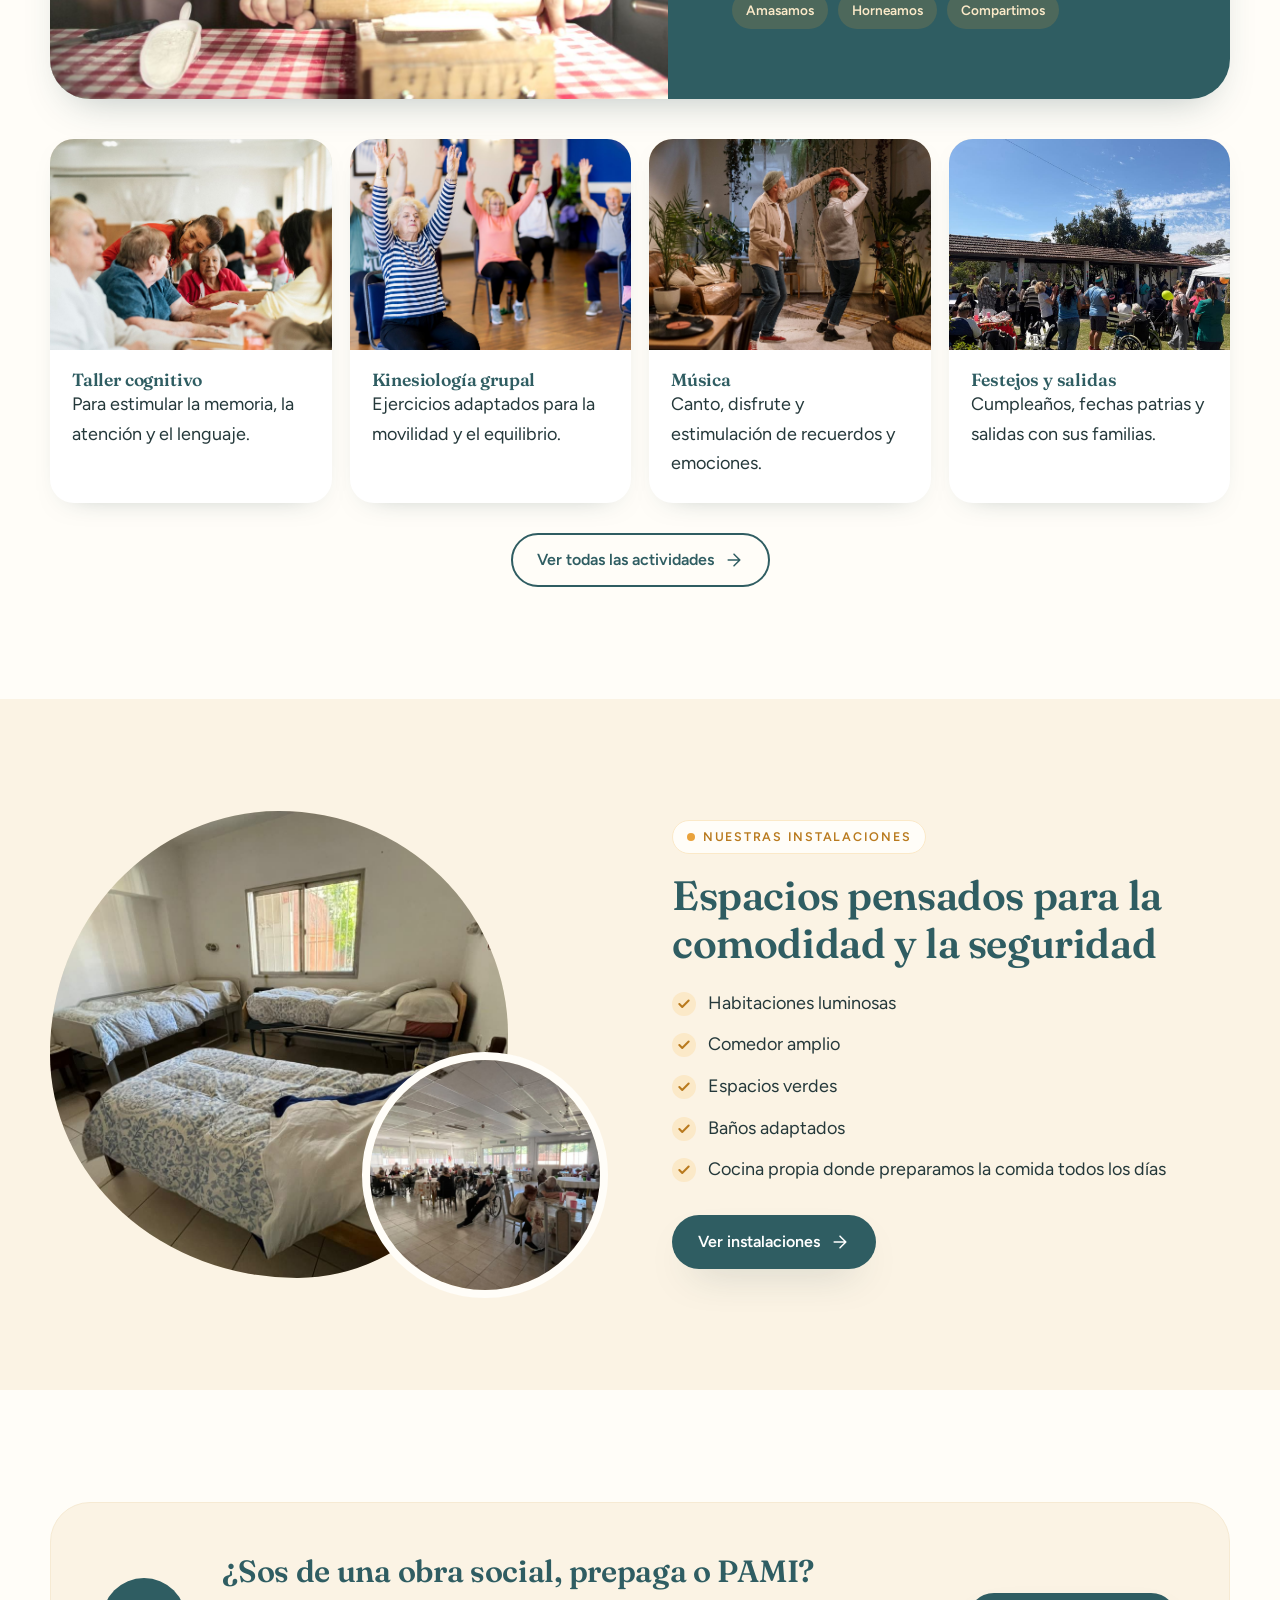
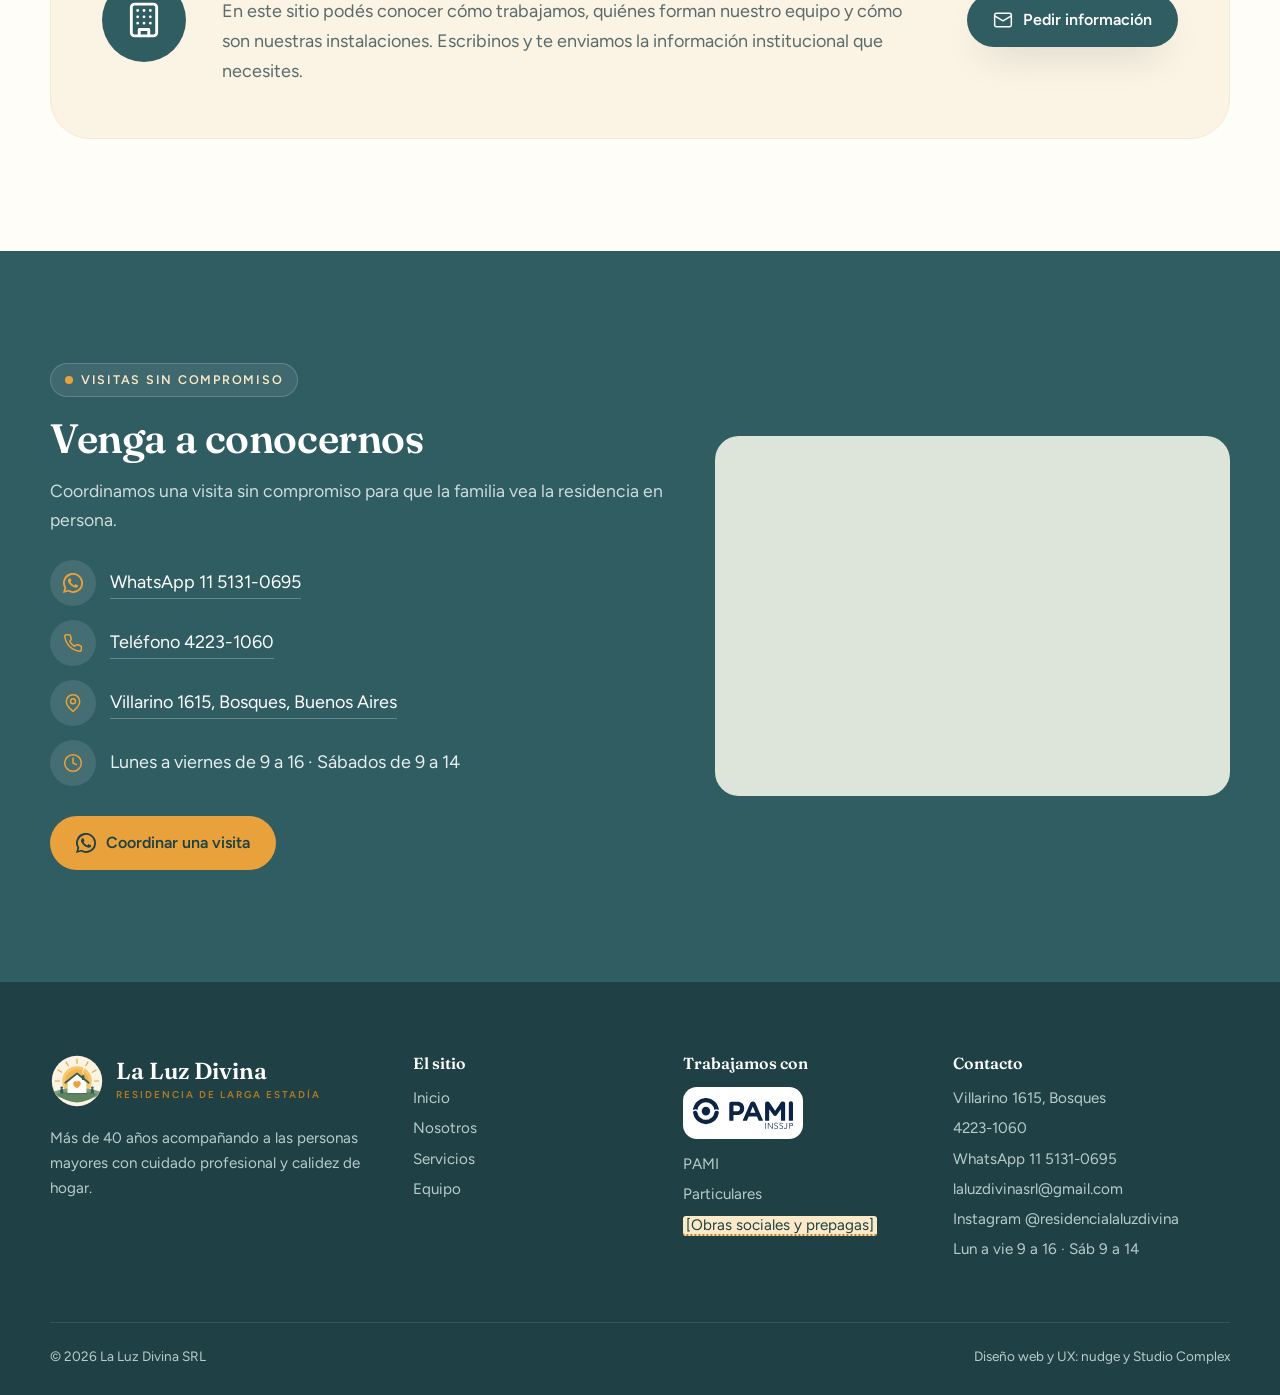
==== commit 696f4065: "Actualiza la vista previa" ====
--- a/index.html
+++ b/index.html
@@ -10,7 +10,7 @@
 <link rel="preconnect" href="https://fonts.googleapis.com">
 <link rel="preconnect" href="https://fonts.gstatic.com" crossorigin>
 <link href="https://fonts.googleapis.com/css2?family=Figtree:wght@400;500;600;700&family=Fraunces:opsz,wght@9..144,500;9..144,600&display=swap" rel="stylesheet">
-<link rel="stylesheet" href="css/estilos.css?v=64e0ae64">
+<link rel="stylesheet" href="css/estilos.css?v=5ead5db7">
 </head>
 <body>
 <div class="aviso-propuesta">Propuesta de diseño · Lo resaltado así <mark class="dato">[ejemplo]</mark> lo confirma la residencia · Las fotos de personas en actividades y del equipo son de banco de imágenes</div>
@@ -217,7 +217,7 @@
     <button class="btn btn--borde" type="button" data-cerrar>Volver al sitio</button>
   </div>
 </dialog>
-<script src="js/consulta.js?v=64e0ae64" defer></script>
-<script src="js/menu.js?v=64e0ae64" defer></script>
+<script src="js/consulta.js?v=5ead5db7" defer></script>
+<script src="js/menu.js?v=5ead5db7" defer></script>
 </body>
 </html>
--- a/css/estilos.css
+++ b/css/estilos.css
@@ -409,3 +409,12 @@
 .contacto-lista a{color:#fff;text-decoration:none;border-bottom:1px solid rgba(255,255,255,.25)}
 .contacto-lista a:hover{border-bottom-color:var(--oro)}
 .pie ul li{line-height:1.45}
+
+/* Tarjetas flotantes del inicio: entran y quedan flotando suave (desfasadas) */
+@keyframes flotar{0%,100%{transform:translateY(0)}50%{transform:translateY(-10px)}}
+@keyframes entrar-tarjeta{from{opacity:0;transform:translateY(16px) scale(.96)}to{opacity:1;transform:none}}
+.tarjeta-flotante{animation:entrar-tarjeta .7s cubic-bezier(.2,.7,.2,1) both, flotar 5s ease-in-out .7s infinite}
+.tarjeta-flotante--a{animation-delay:.35s, 1.05s}
+.tarjeta-flotante--b{animation-delay:.6s, 2.4s;animation-duration:.7s, 6s}
+.tarjeta-flotante:hover{animation-play-state:paused;box-shadow:0 24px 50px -22px rgba(31,65,69,.45)}
+@media (prefers-reduced-motion:reduce){.tarjeta-flotante{animation:none}}
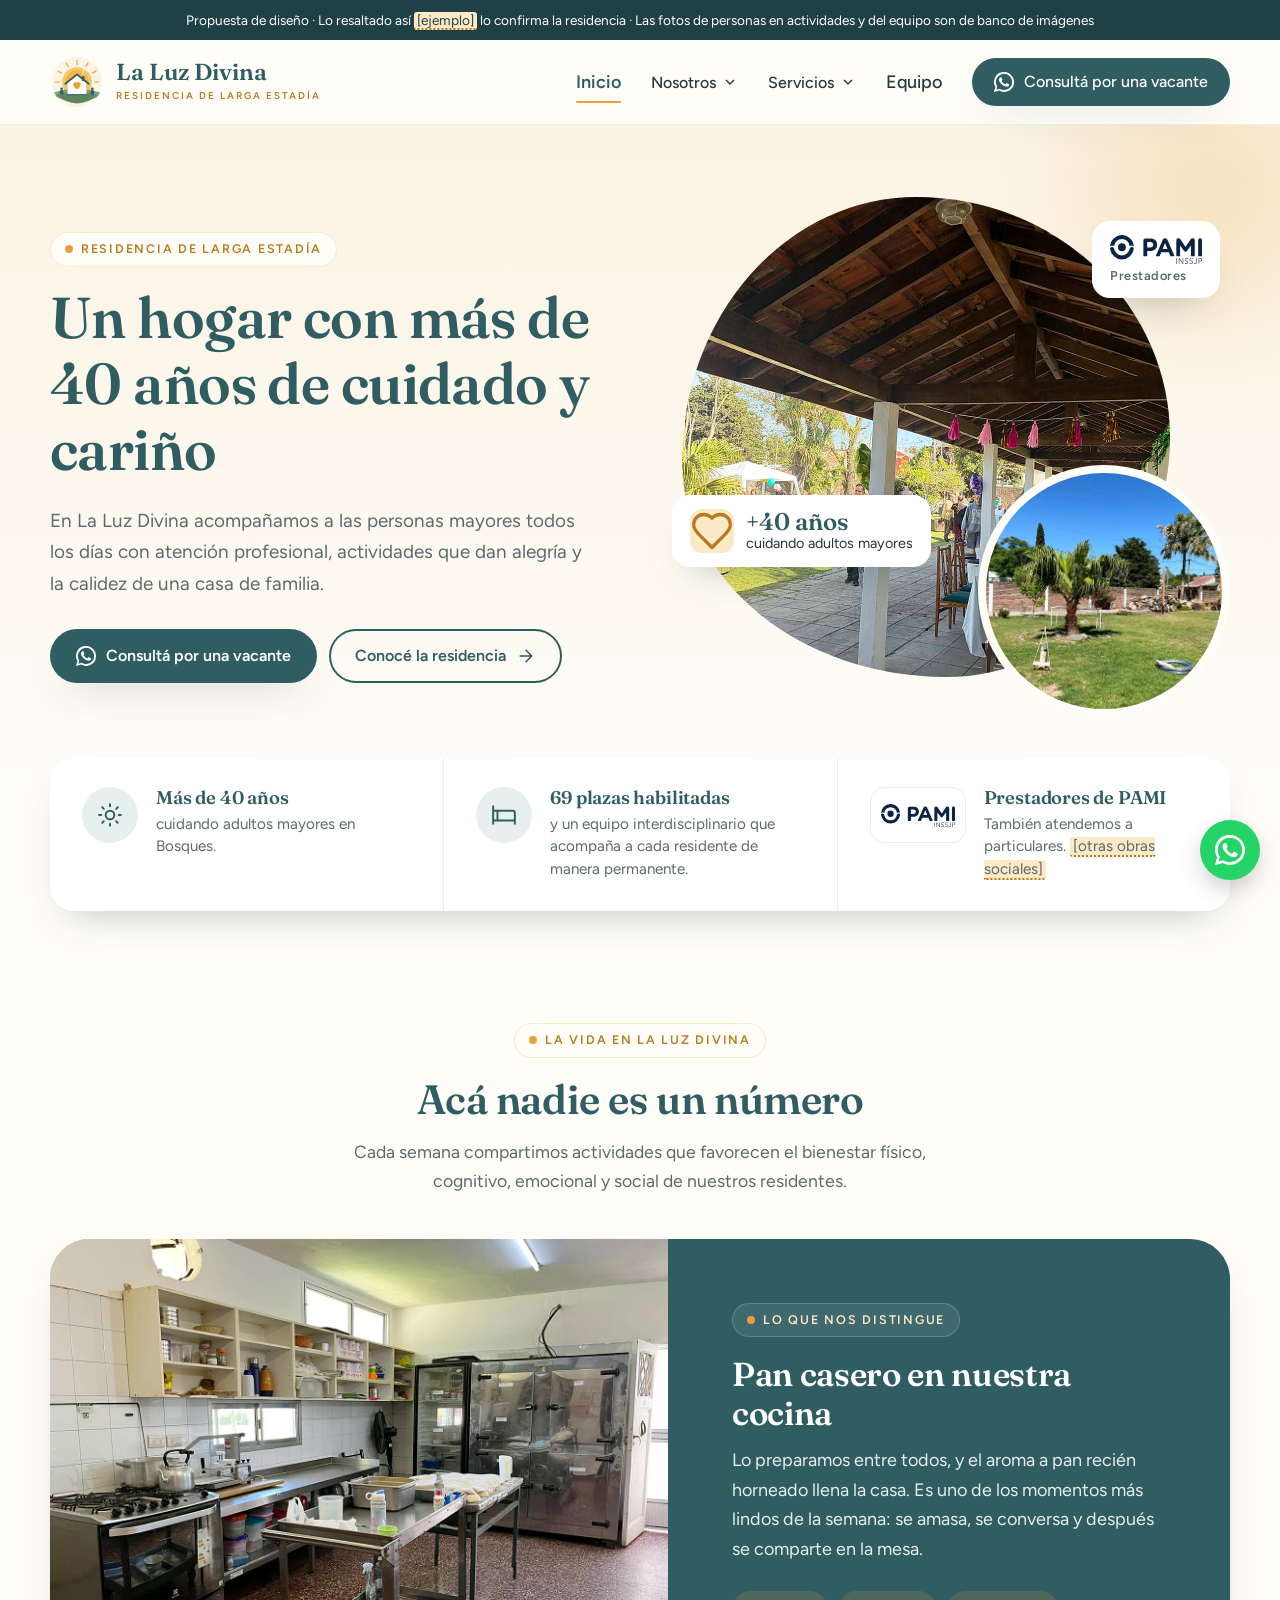
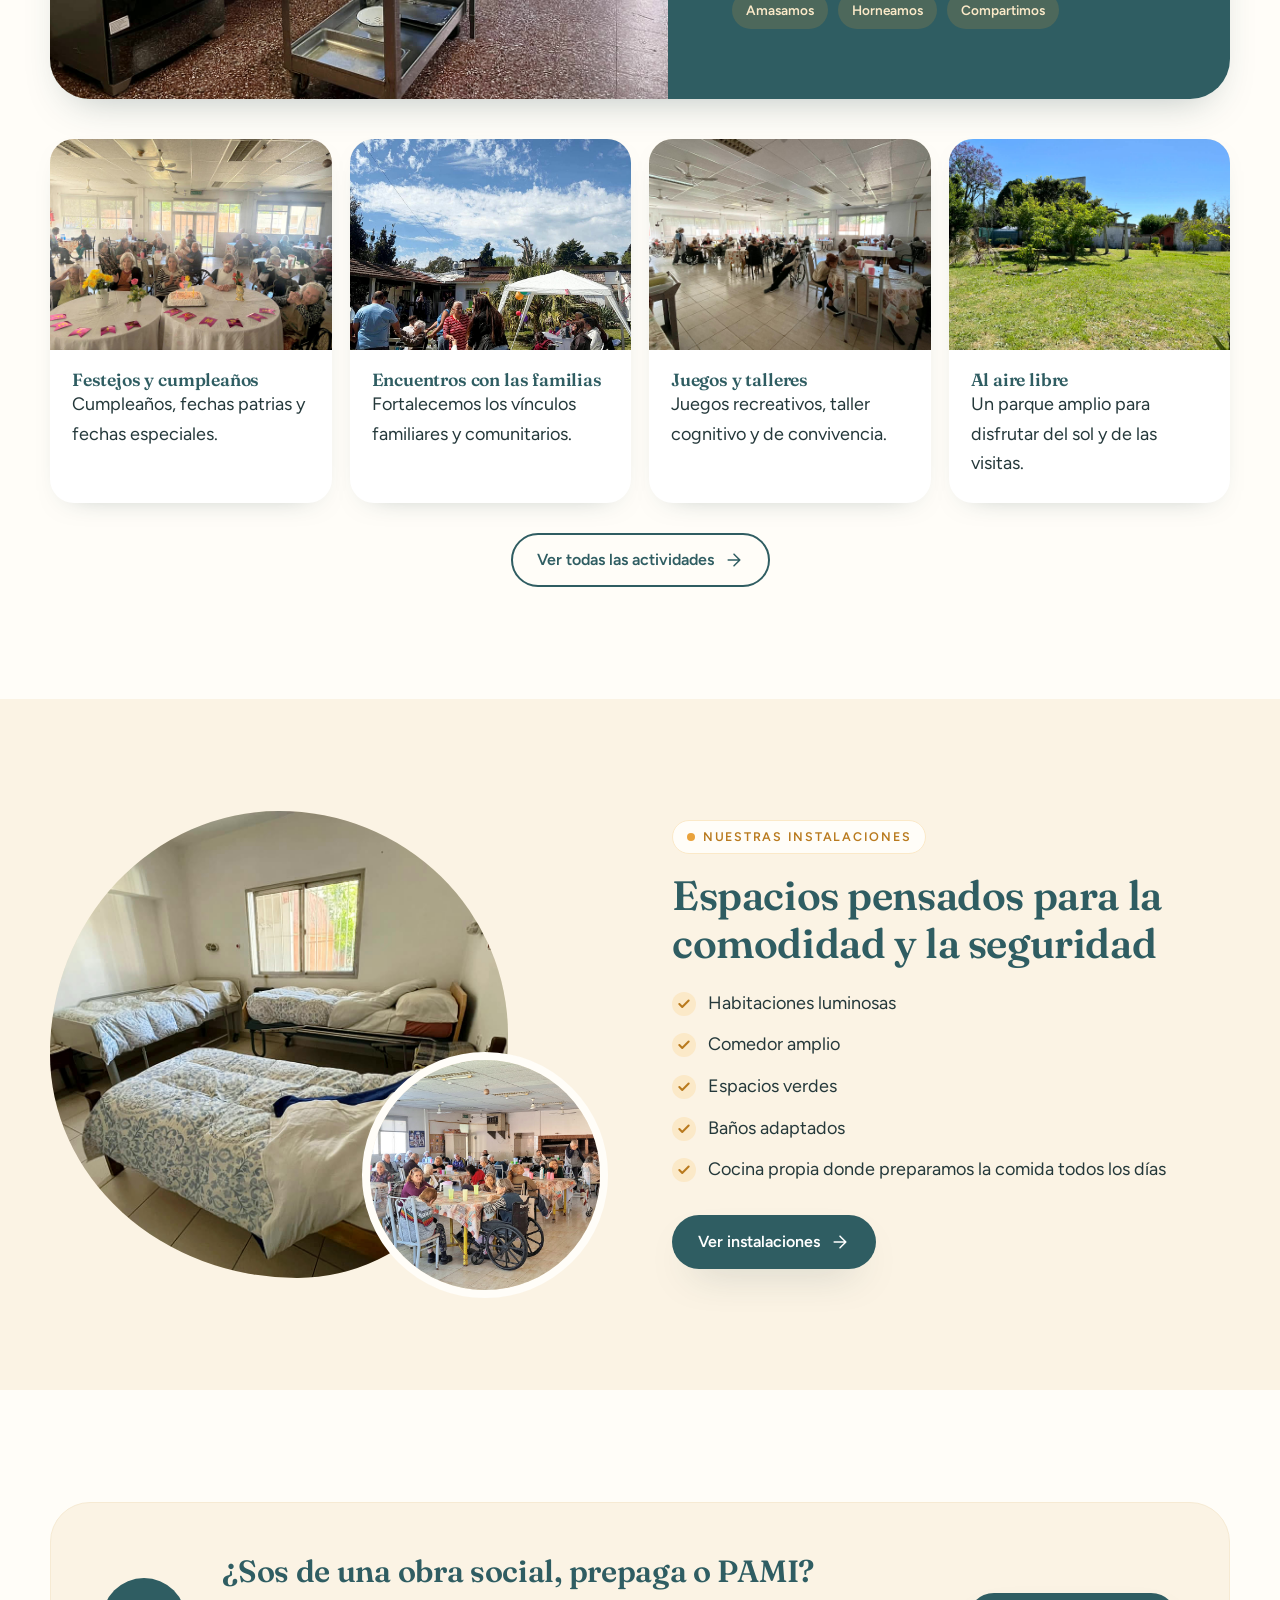
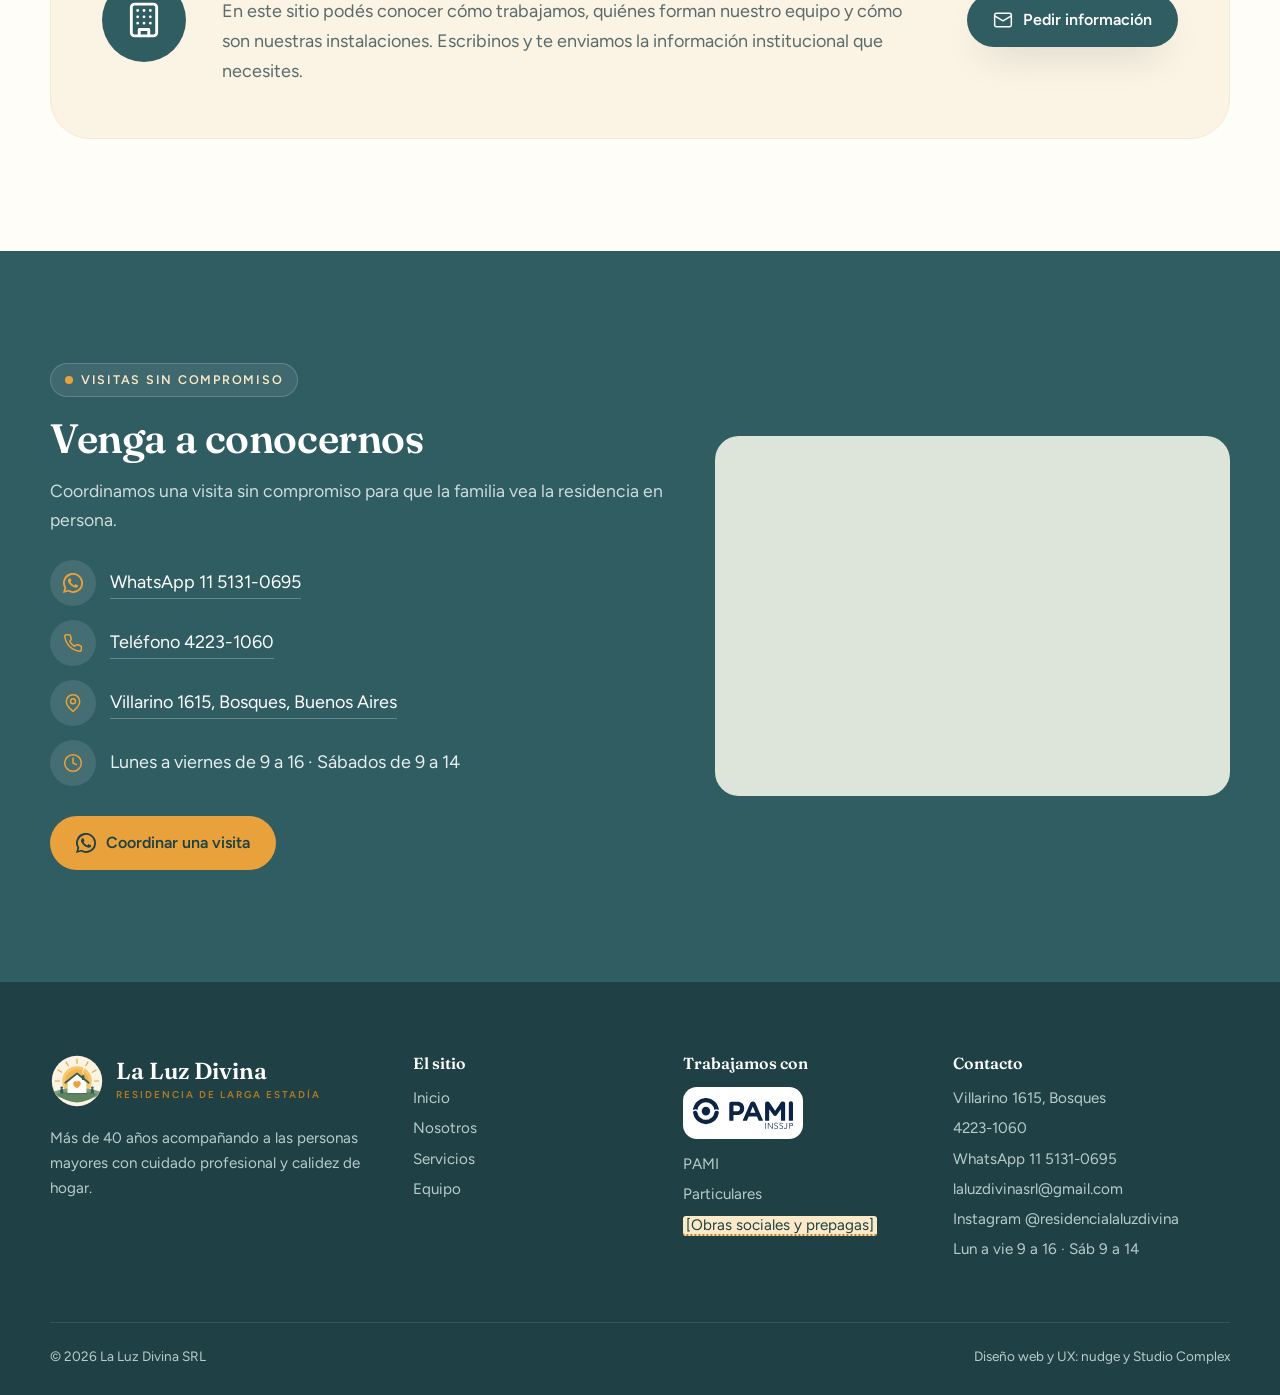
==== commit 2ce83149: "Actualiza la vista previa" ====
--- a/index.html
+++ b/index.html
@@ -31,7 +31,7 @@
     </div></div></div><div class="menu-mega"><button class="mega-boton" type="button" aria-expanded="false" aria-controls="mega-servicios">Servicios <svg class="mega-flecha" viewBox="0 0 24 24" fill="none" stroke="currentColor" stroke-width="2" aria-hidden="true"><path d="m6 9 6 6 6-6"/></svg></button><div class="mega-panel" id="mega-servicios"><div class="contenedor mega-grid mega-grid--servicios">
       <div class="mega-col"><p class="mega-titulo">Salud</p><ul><li><a href="servicios.html#control-de-salud">Control de salud</a></li><li><a href="servicios.html#enfermeria-24-horas">Enfermería 24 horas</a></li><li><a href="servicios.html#nutricion">Nutrición</a></li><li><a href="servicios.html#kinesiologia">Kinesiología</a></li></ul></div><div class="mega-col"><p class="mega-titulo">Acompañamiento</p><ul><li><a href="servicios.html#psicologia">Psicología</a></li><li><a href="servicios.html#trabajo-social">Trabajo social</a></li><li><a href="servicios.html#terapia-ocupacional">Terapia ocupacional</a></li><li><a href="servicios.html#talleres">Talleres</a></li></ul></div><div class="mega-col"><p class="mega-titulo">Vida diaria</p><ul><li><a href="servicios.html#gastronomia">Gastronomía</a></li><li><a href="servicios.html#lavanderia">Lavandería</a></li><li><a href="servicios.html#estetica">Estética</a></li><li><a href="servicios.html#seguridad-e-higiene">Seguridad e higiene</a></li></ul></div>
       <a class="mega-destacado" href="servicios.html#actividades">
-        <img src="img/fotos/3771812.jpg" alt="" loading="lazy">
+        <img src="img/fotos/nadia-cumpleanos.jpg" alt="" loading="lazy">
         <span class="mega-destacado-txt"><b>Actividades de cada semana</b><small>Música, taller cognitivo, festejos, salidas y el pan casero</small></span>
       </a>
       <div class="mega-pie"><a href="servicios.html#ingreso">¿Cómo es el ingreso? PAMI y particulares <svg viewBox="0 0 24 24" fill="none" stroke="currentColor" stroke-width="1.8" stroke-linecap="round" stroke-linejoin="round" aria-hidden="true"><path d="M5 12h14M12 5l7 7-7 7"/></svg></a>
@@ -60,7 +60,7 @@
     </div>
     <div class="hero-fotos">
       <figure class="foto con-img foto--principal"><img src="img/fotos/nadia-galeria-festejo.jpg" alt="Festejo en la galería y el parque de la residencia" loading="lazy"></figure>
-      <figure class="foto con-img foto--chica"><img src="img/fotos/nadia-cumpleanos.jpg" alt="Festejo de cumpleaños en el salón" loading="lazy"></figure>
+      <figure class="foto con-img foto--chica"><img src="img/fotos/nadia-parque-palmera.jpg" alt="Parque de la residencia" loading="lazy"></figure>
       <div class="tarjeta-flotante tarjeta-flotante--a"><span class="ico"><svg viewBox="0 0 24 24" fill="none" stroke="currentColor" stroke-width="1.8" stroke-linecap="round" stroke-linejoin="round" aria-hidden="true"><path d="M19 14c1.5-1.5 3-3.2 3-5.5A5.5 5.5 0 0 0 16.5 3c-1.8 0-3 .5-4.5 2-1.5-1.5-2.7-2-4.5-2A5.5 5.5 0 0 0 2 8.5c0 2.3 1.5 4 3 5.5l7 7Z"/></svg></span><span><strong>+40 años</strong>cuidando adultos mayores</span></div>
       <div class="tarjeta-flotante tarjeta-flotante--b tarjeta-pami"><img class="logo-pami" src="img/pami.svg" alt="PAMI" width="92" height="28"><span>Prestadores</span></div>
     </div>
@@ -83,7 +83,7 @@
       <p class="intro">Cada semana compartimos actividades que favorecen el bienestar físico, cognitivo, emocional y social de nuestros residentes.</p>
     </div>
     <div style="margin-top:44px" class="pan">
-      <figure class="foto con-img "><img src="img/fotos/3771812.jpg" alt="Señora amasando en la cocina" loading="lazy"></figure>
+      <figure class="foto con-img "><img src="img/fotos/nadia-cocina.jpg" alt="Cocina de la residencia, donde se hace el pan casero" loading="lazy"></figure>
       <div class="pan-texto">
         <span class="etiqueta">Lo que nos distingue</span>
         <h3>Pan casero en nuestra cocina</h3>
@@ -92,10 +92,10 @@
       </div>
     </div>
     <div class="actividades">
-      <article class="actividad"><figure class="foto con-img "><img src="img/fotos/18429308.jpg" alt="Cuidadora con residentes en un taller" loading="lazy"></figure><div><h3>Taller cognitivo</h3><p>Para estimular la memoria, la atención y el lenguaje.</p></div></article>
-      <article class="actividad"><figure class="foto con-img "><img src="img/fotos/11674389.jpg" alt="Gimnasia en silla" loading="lazy"></figure><div><h3>Kinesiología grupal</h3><p>Ejercicios adaptados para la movilidad y el equilibrio.</p></div></article>
-      <article class="actividad"><figure class="foto con-img "><img src="img/fotos/6874657.jpg" alt="Pareja mayor bailando" loading="lazy"></figure><div><h3>Música</h3><p>Canto, disfrute y estimulación de recuerdos y emociones.</p></div></article>
-      <article class="actividad"><figure class="foto con-img "><img src="img/fotos/nadia-festejo-parque.jpg" alt="Festejo con familias en el parque" loading="lazy"></figure><div><h3>Festejos y salidas</h3><p>Cumpleaños, fechas patrias y salidas con sus familias.</p></div></article>
+      <article class="actividad"><figure class="foto con-img "><img src="img/fotos/nadia-cumpleanos.jpg" alt="Festejo de cumpleaños en el salón" loading="lazy"></figure><div><h3>Festejos y cumpleaños</h3><p>Cumpleaños, fechas patrias y fechas especiales.</p></div></article>
+      <article class="actividad"><figure class="foto con-img "><img src="img/fotos/nadia-festejo-familias.jpg" alt="Festejo con las familias en el parque" loading="lazy"></figure><div><h3>Encuentros con las familias</h3><p>Fortalecemos los vínculos familiares y comunitarios.</p></div></article>
+      <article class="actividad"><figure class="foto con-img "><img src="img/fotos/nadia-salon.jpg" alt="Residentes en el salón" loading="lazy"></figure><div><h3>Juegos y talleres</h3><p>Juegos recreativos, taller cognitivo y de convivencia.</p></div></article>
+      <article class="actividad"><figure class="foto con-img "><img src="img/fotos/nadia-parque.jpg" alt="Parque de la residencia" loading="lazy"></figure><div><h3>Al aire libre</h3><p>Un parque amplio para disfrutar del sol y de las visitas.</p></div></article>
     </div>
     <div class="botones" style="justify-content:center"><a class="btn btn--borde" href="servicios.html#actividades">Ver todas las actividades <svg viewBox="0 0 24 24" fill="none" stroke="currentColor" stroke-width="1.8" stroke-linecap="round" stroke-linejoin="round" aria-hidden="true"><path d="M5 12h14M12 5l7 7-7 7"/></svg></a></div>
   </div>
@@ -105,7 +105,7 @@
   <div class="contenedor dos-col">
     <div class="par-fotos">
       <figure class="foto con-img foto-organica"><img src="img/fotos/nadia-habitacion.jpg" alt="Habitación de la residencia" loading="lazy"></figure>
-      <figure class="foto con-img foto--mini"><img src="img/fotos/nadia-salon.jpg" alt="Salón comedor de la residencia" loading="lazy"></figure>
+      <figure class="foto con-img foto--mini"><img src="img/fotos/real-comedor.jpg" alt="Residentes en el comedor" loading="lazy"></figure>
     </div>
     <div>
       <span class="etiqueta">Nuestras instalaciones</span>
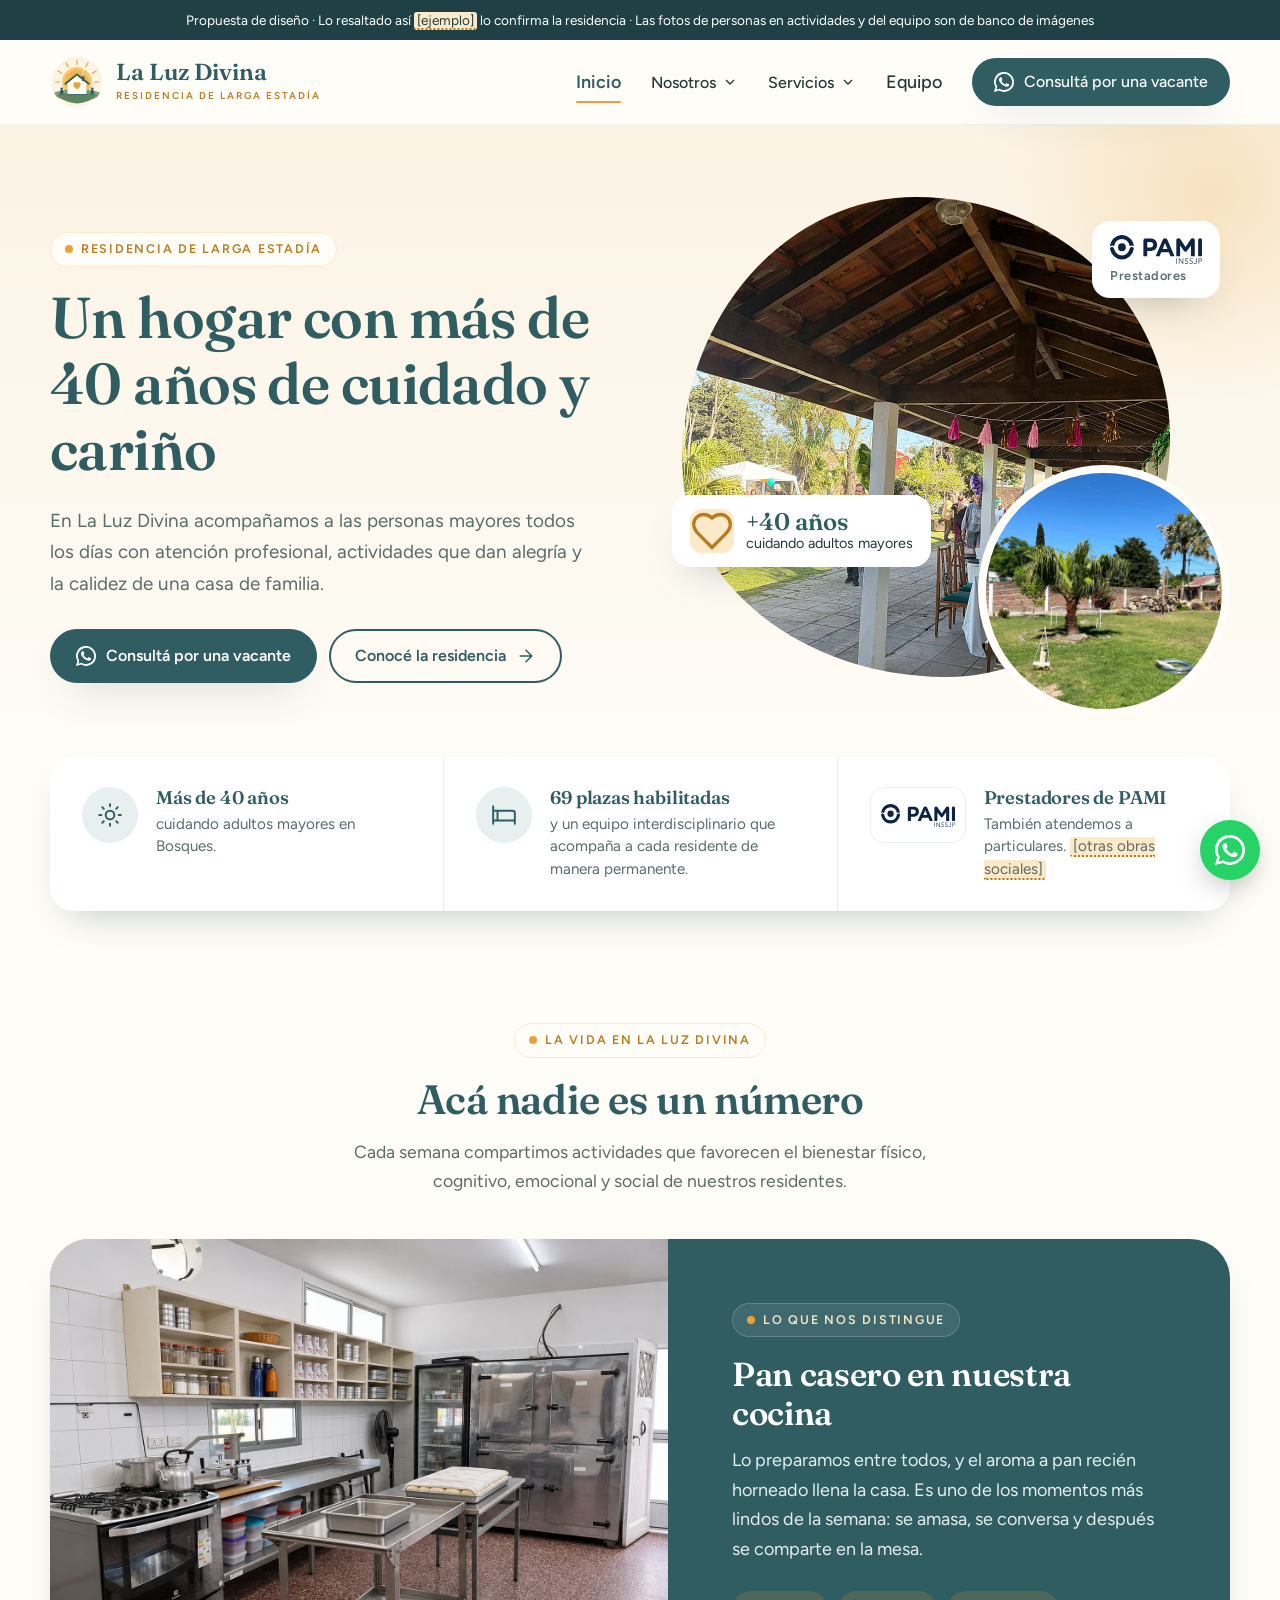
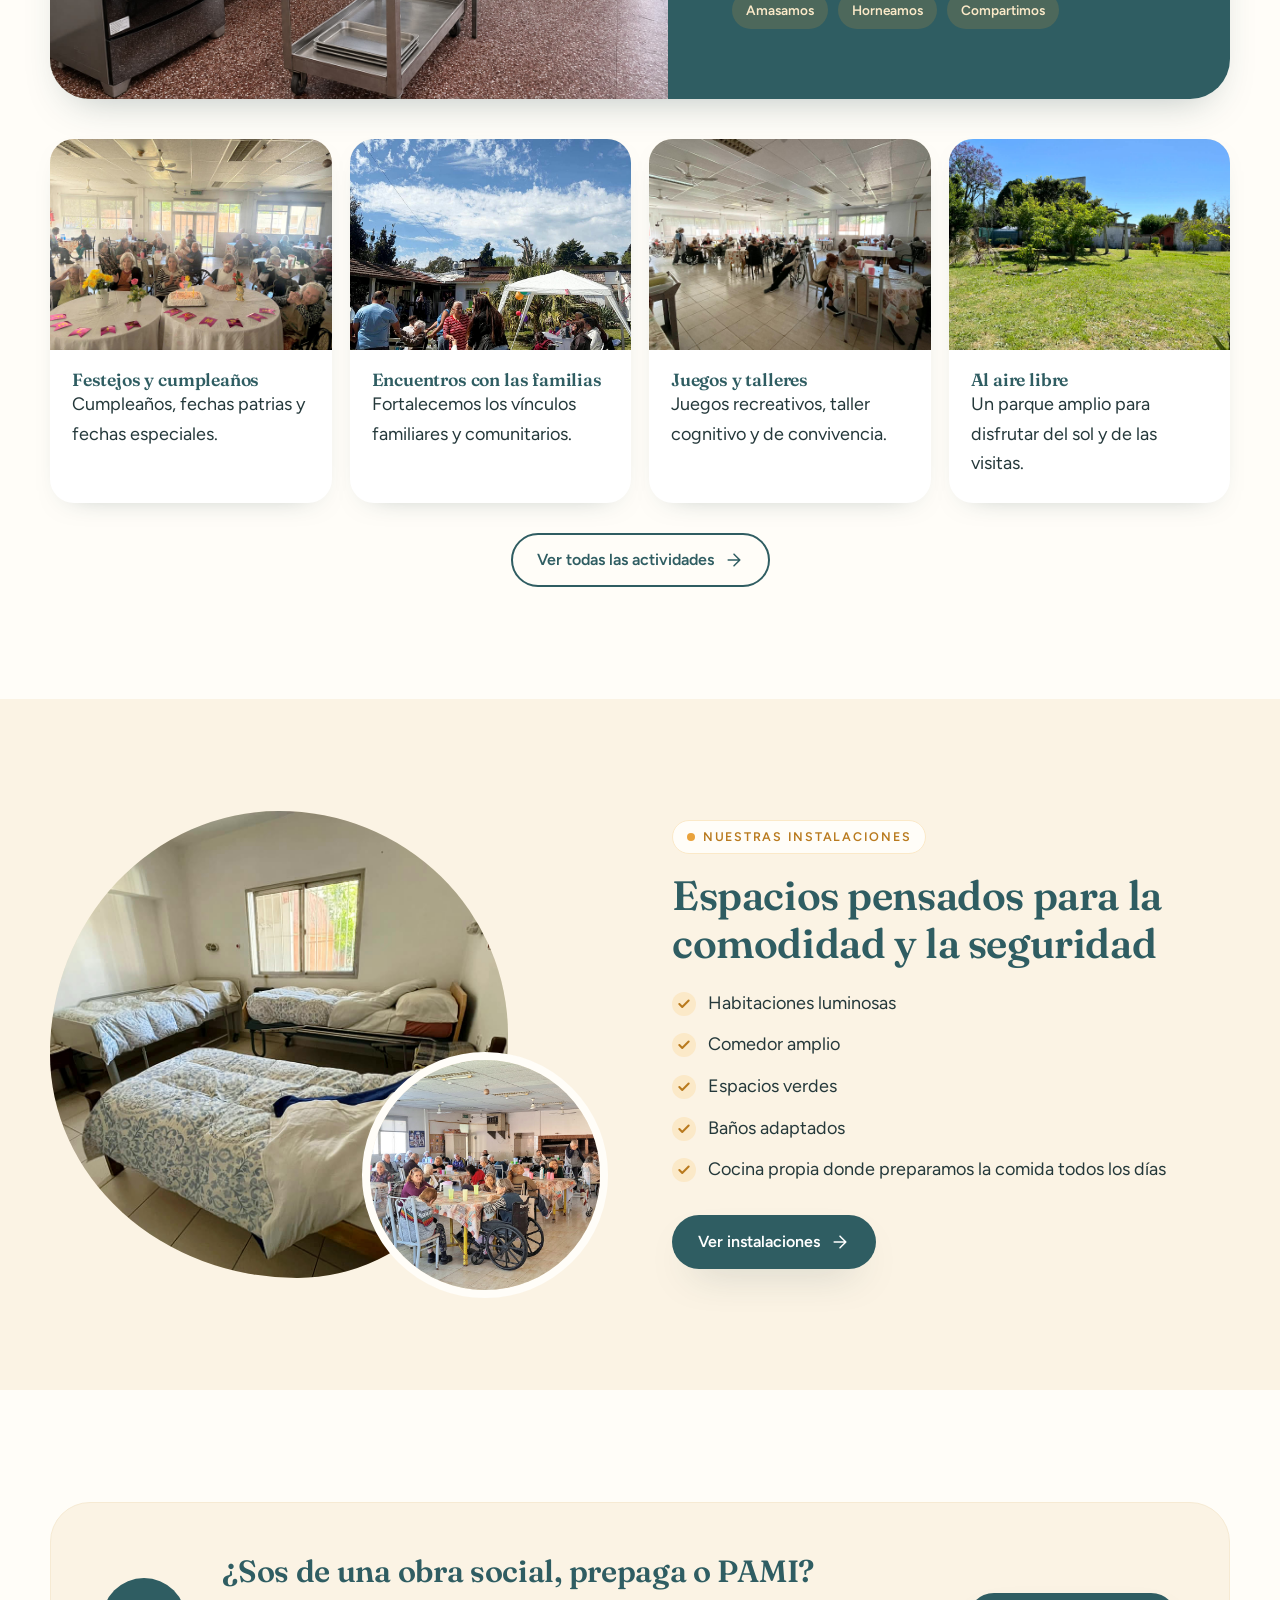
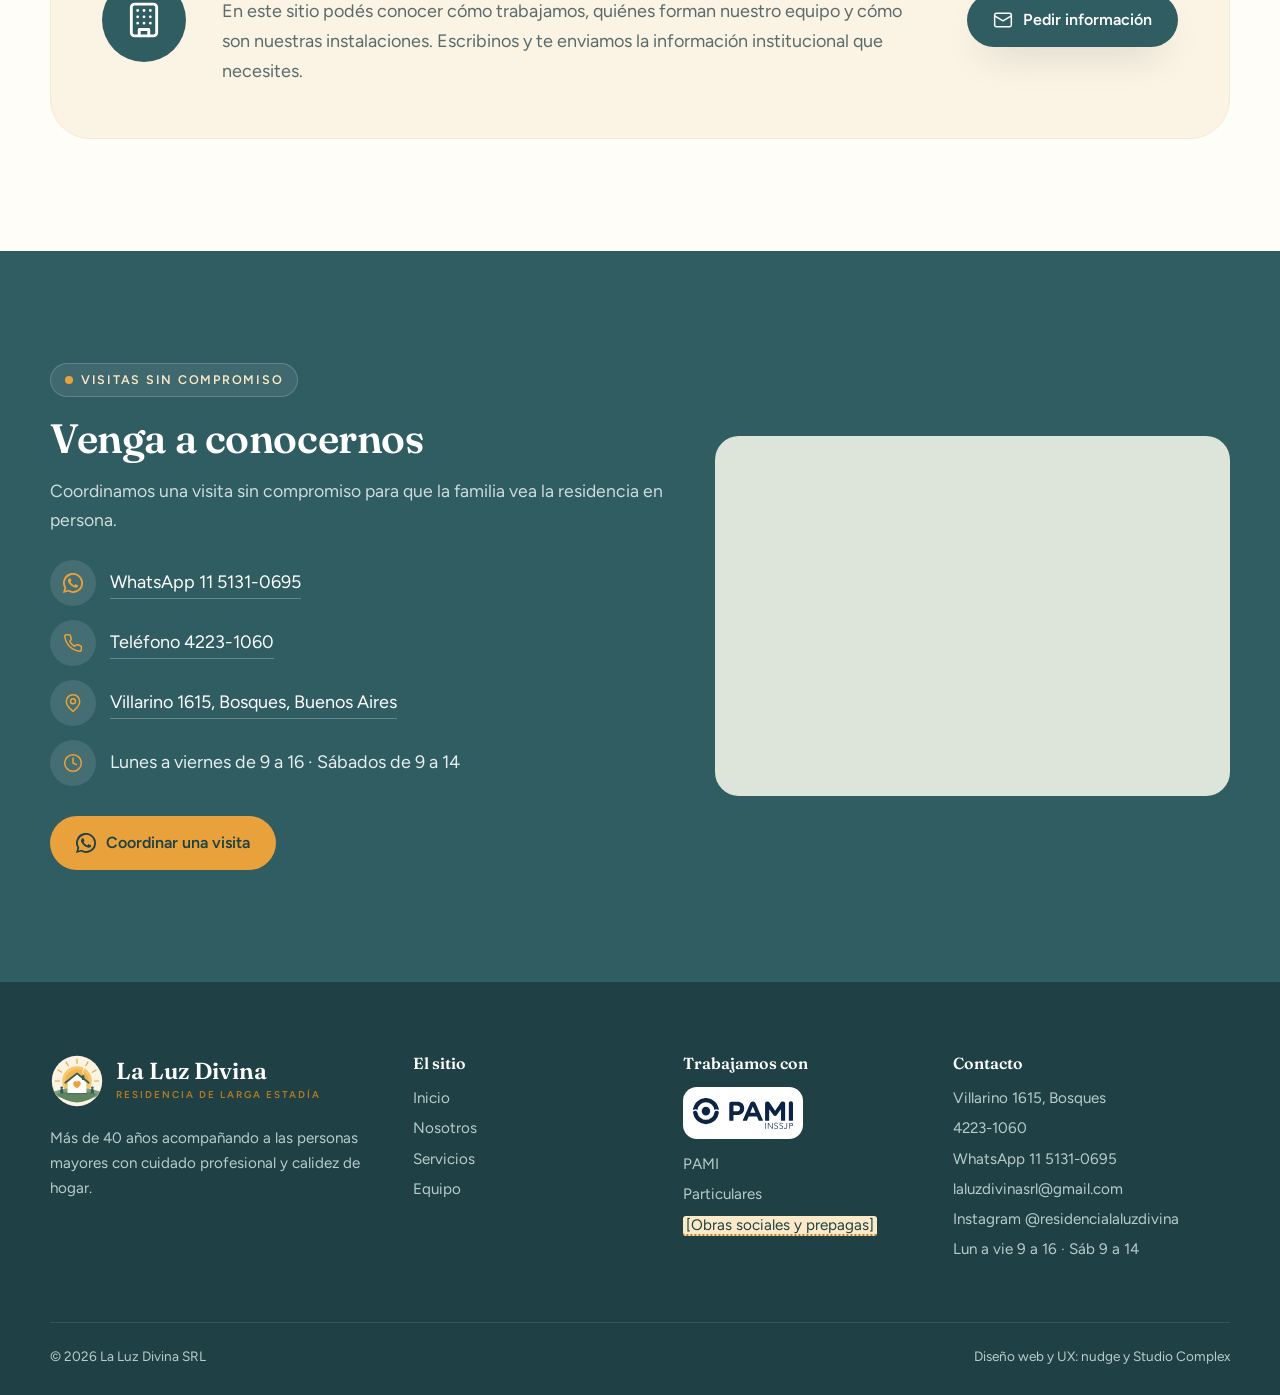
==== commit e9dd7963: "Actualiza la vista previa" ====
--- a/index.html
+++ b/index.html
@@ -83,7 +83,7 @@
       <p class="intro">Cada semana compartimos actividades que favorecen el bienestar físico, cognitivo, emocional y social de nuestros residentes.</p>
     </div>
     <div style="margin-top:44px" class="pan">
-      <figure class="foto con-img "><img src="img/fotos/nadia-cocina.jpg" alt="Cocina de la residencia, donde se hace el pan casero" loading="lazy"></figure>
+      <figure class="foto con-img "><img src="img/fotos/cocina-mejorada.jpg" alt="Cocina de la residencia, donde se hace el pan casero" loading="lazy"></figure>
       <div class="pan-texto">
         <span class="etiqueta">Lo que nos distingue</span>
         <h3>Pan casero en nuestra cocina</h3>
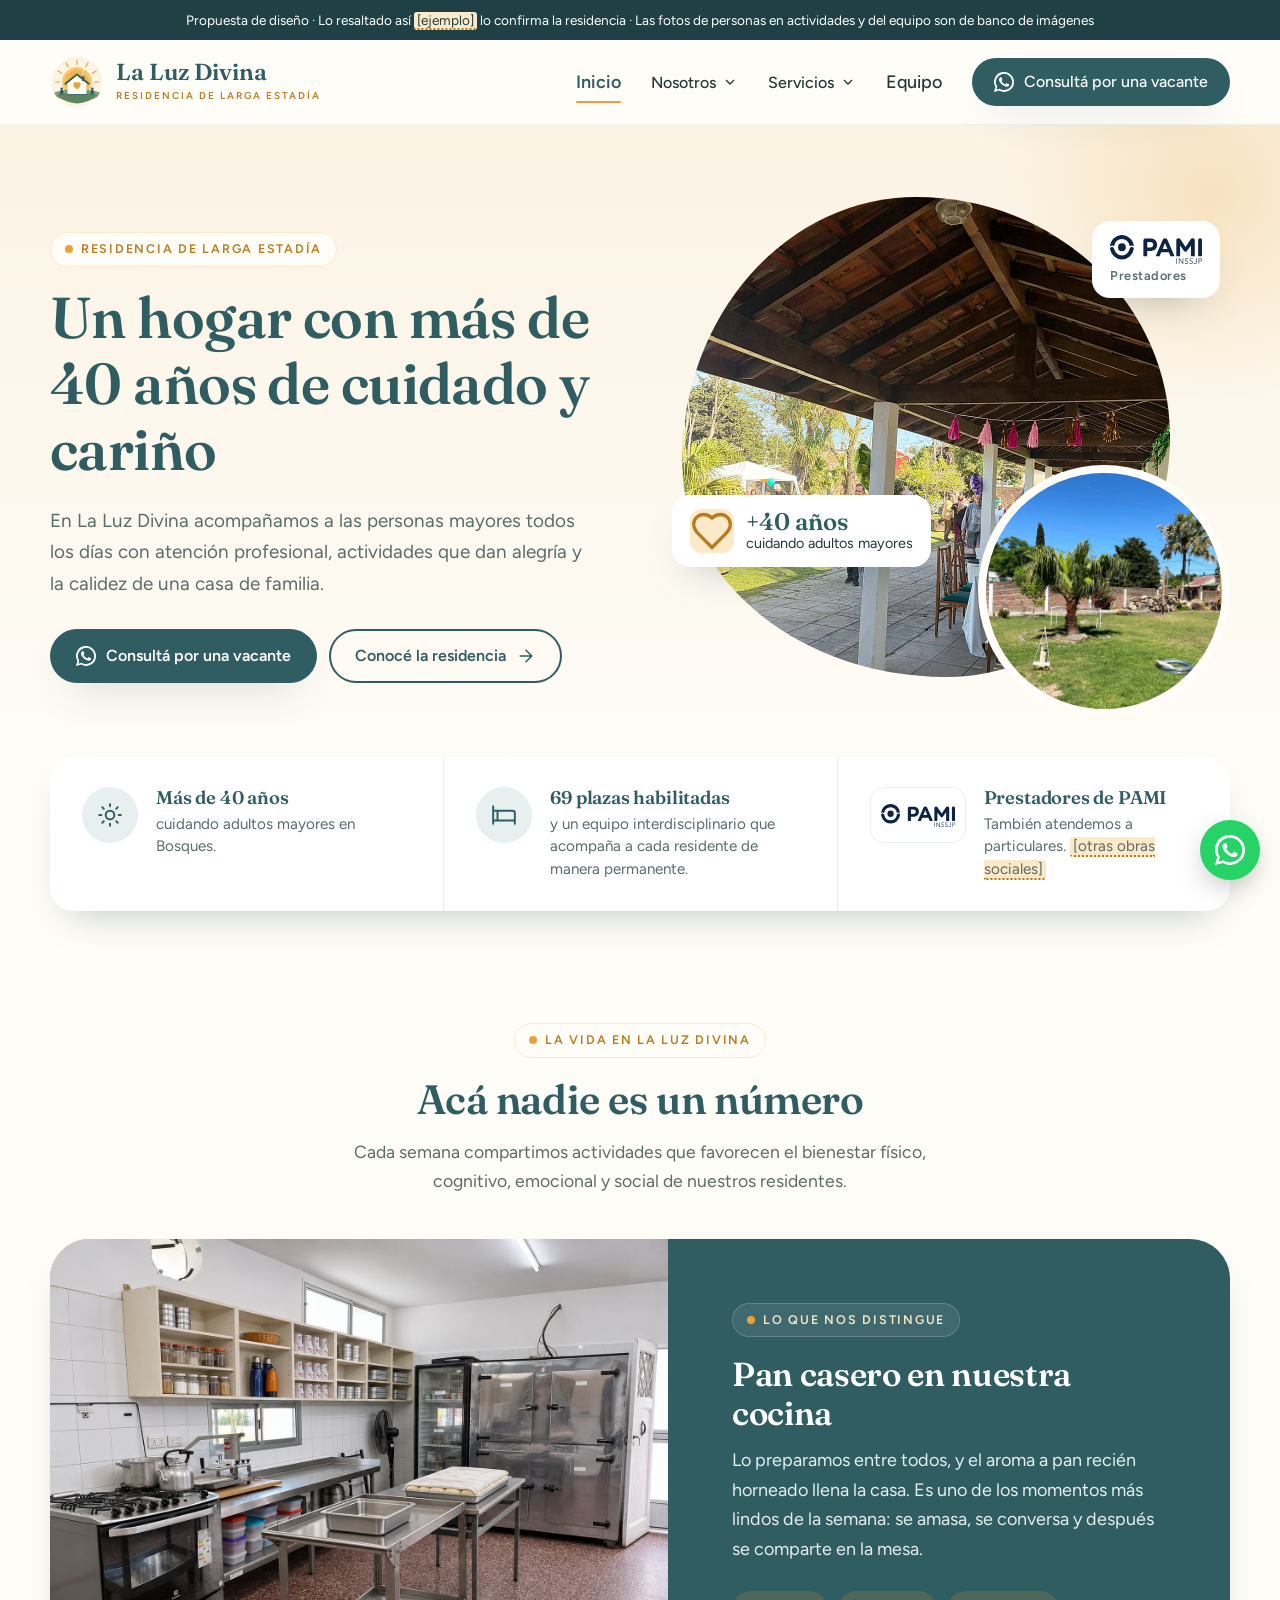
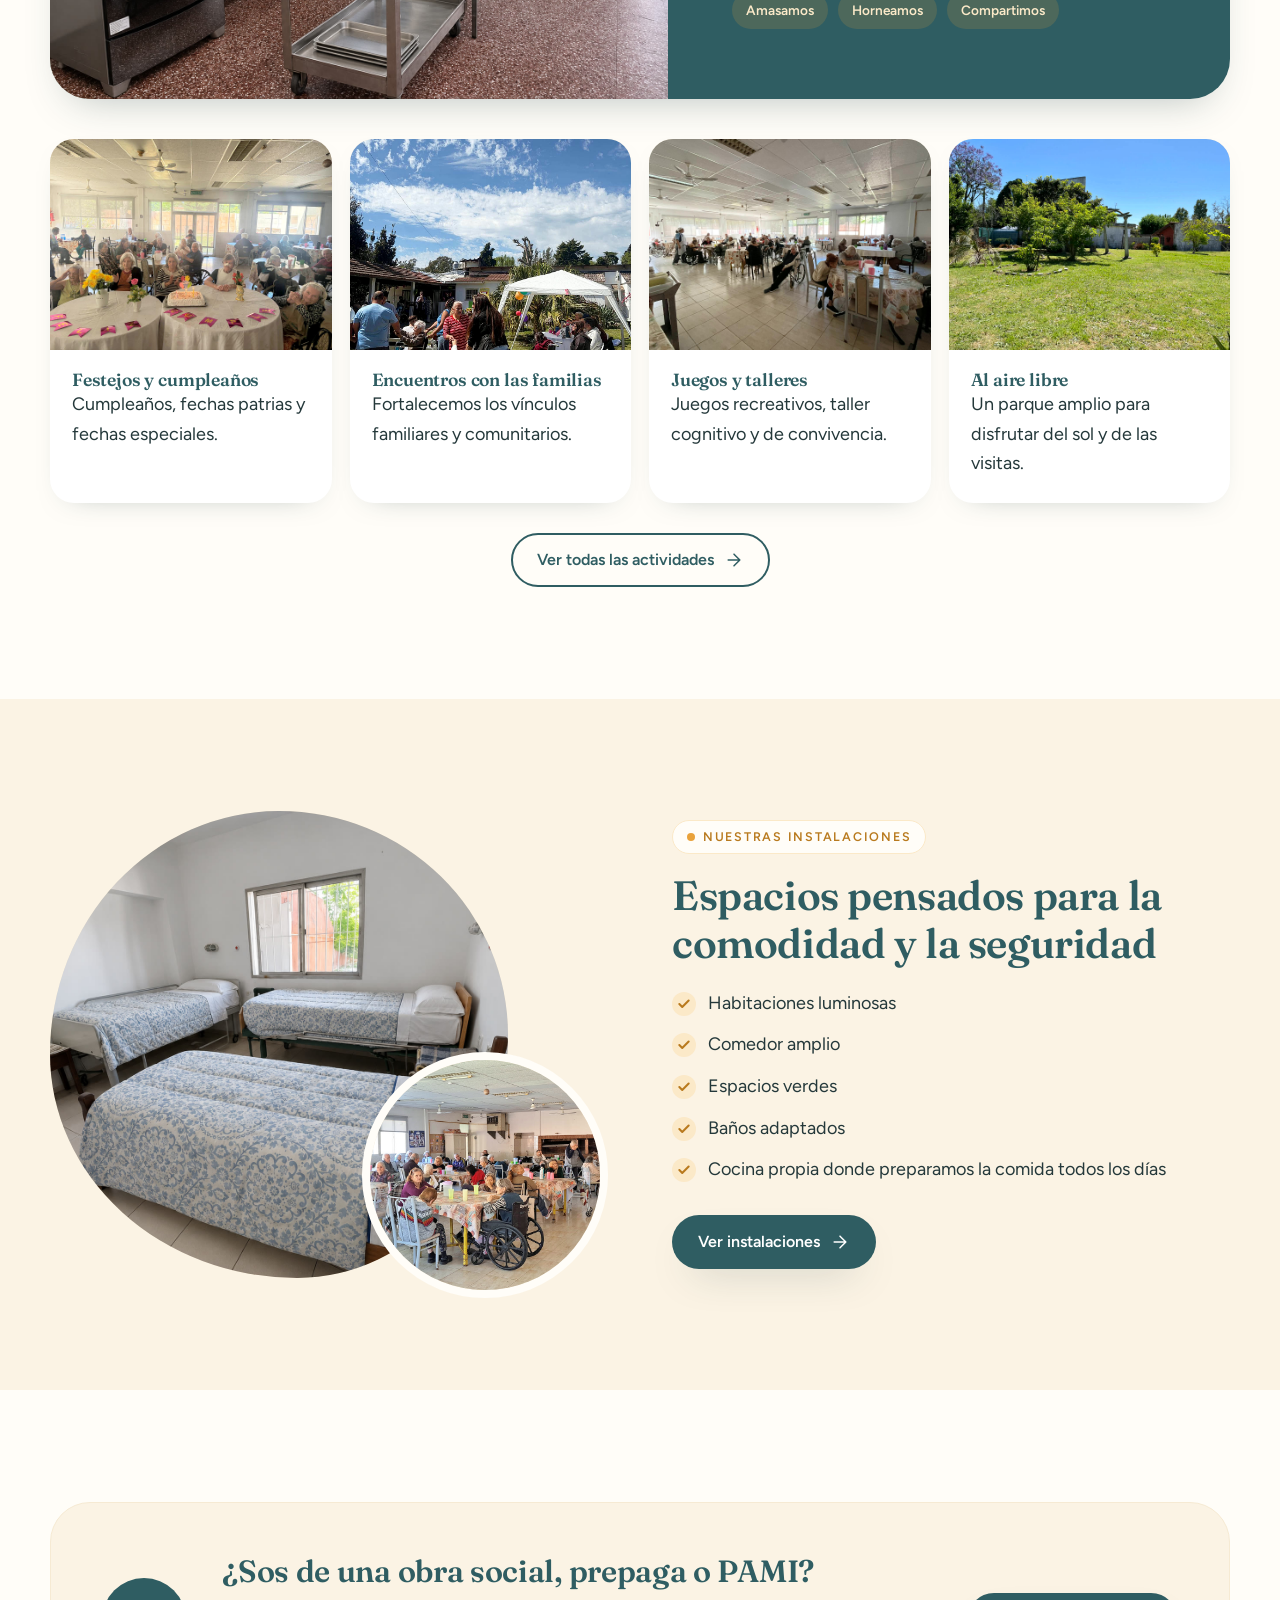
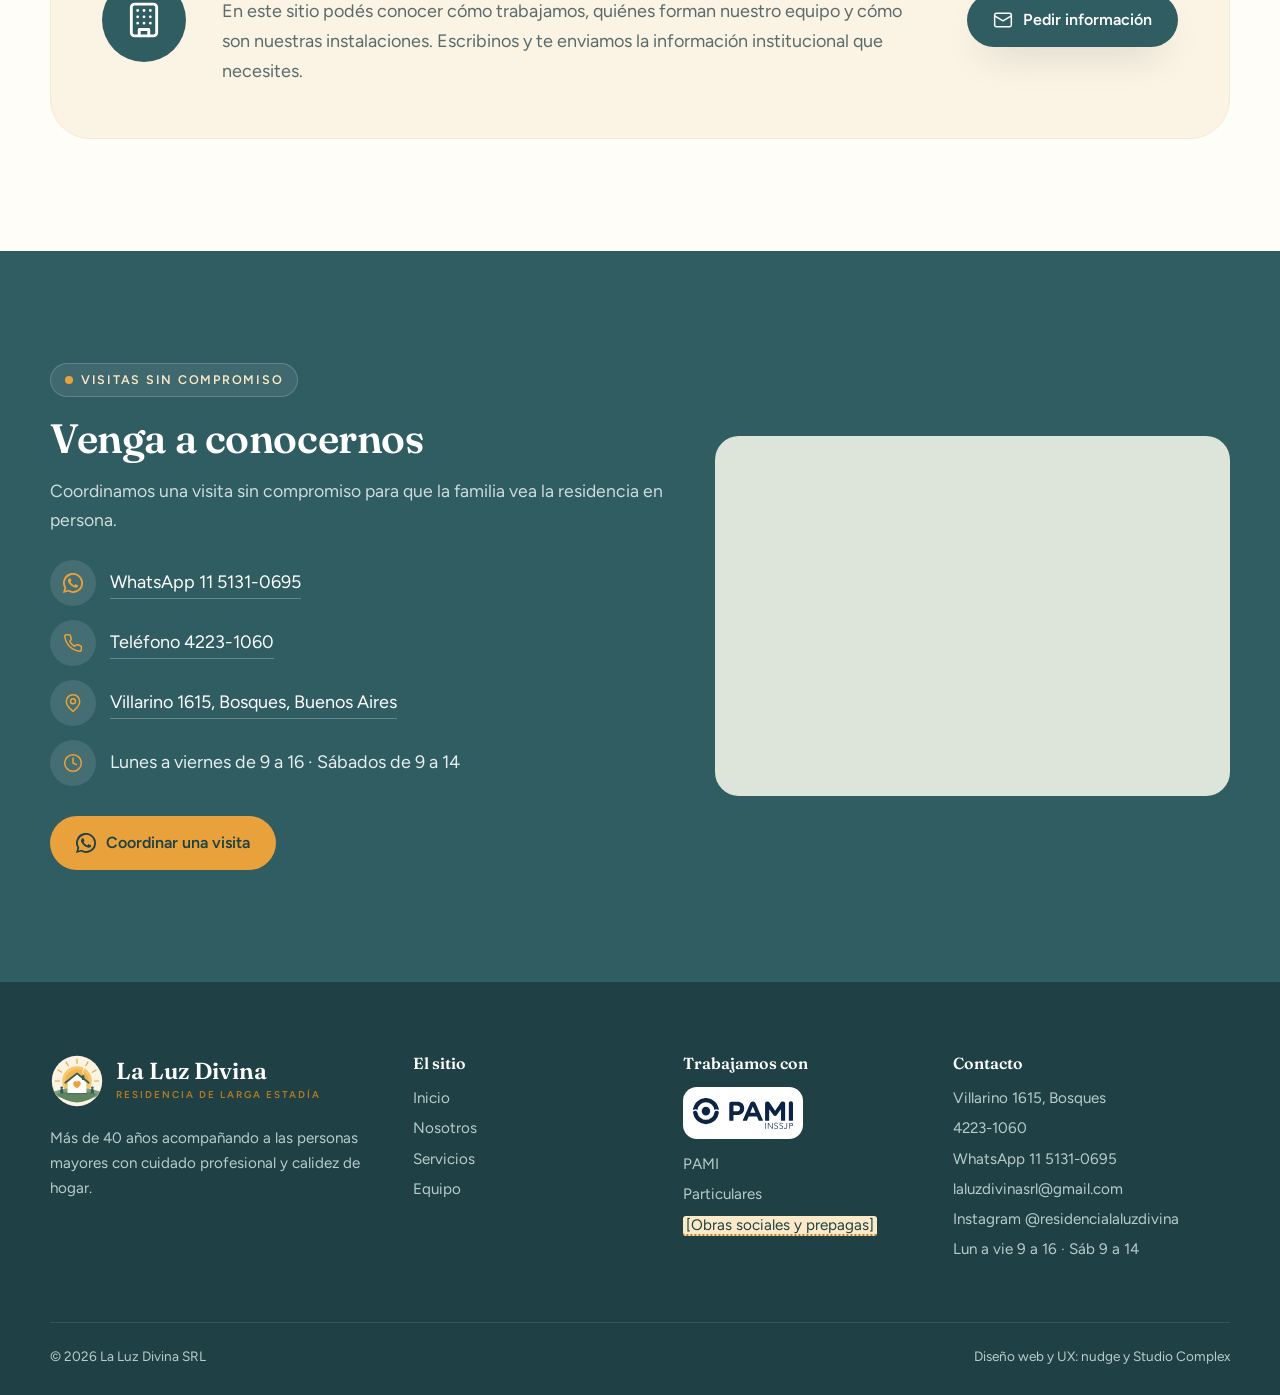
==== commit 4d154578: "Actualiza la vista previa" ====
--- a/index.html
+++ b/index.html
@@ -104,7 +104,7 @@
 <section class="seccion seccion--crema" id="instalaciones">
   <div class="contenedor dos-col">
     <div class="par-fotos">
-      <figure class="foto con-img foto-organica"><img src="img/fotos/nadia-habitacion.jpg" alt="Habitación de la residencia" loading="lazy"></figure>
+      <figure class="foto con-img foto-organica"><img src="img/fotos/habitacion-mejorada.jpg" alt="Habitación de la residencia" loading="lazy"></figure>
       <figure class="foto con-img foto--mini"><img src="img/fotos/real-comedor.jpg" alt="Residentes en el comedor" loading="lazy"></figure>
     </div>
     <div>
